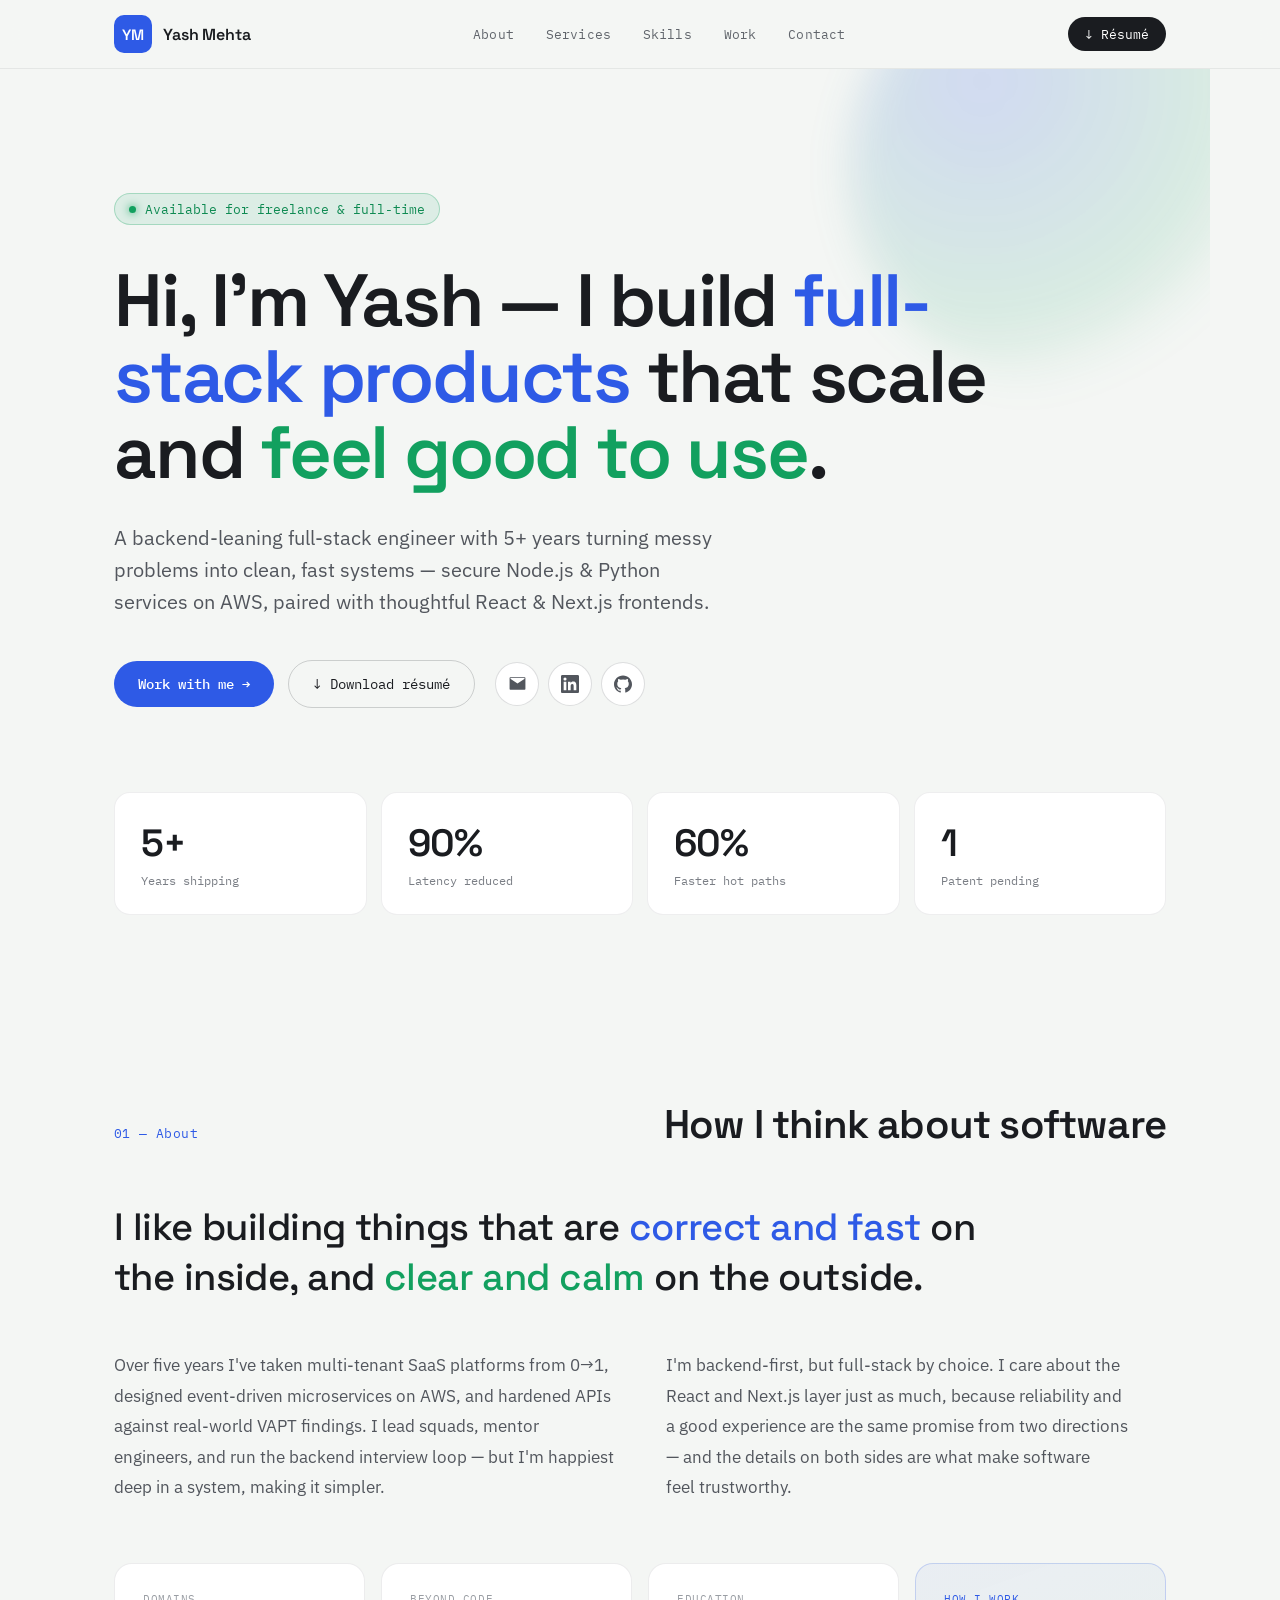
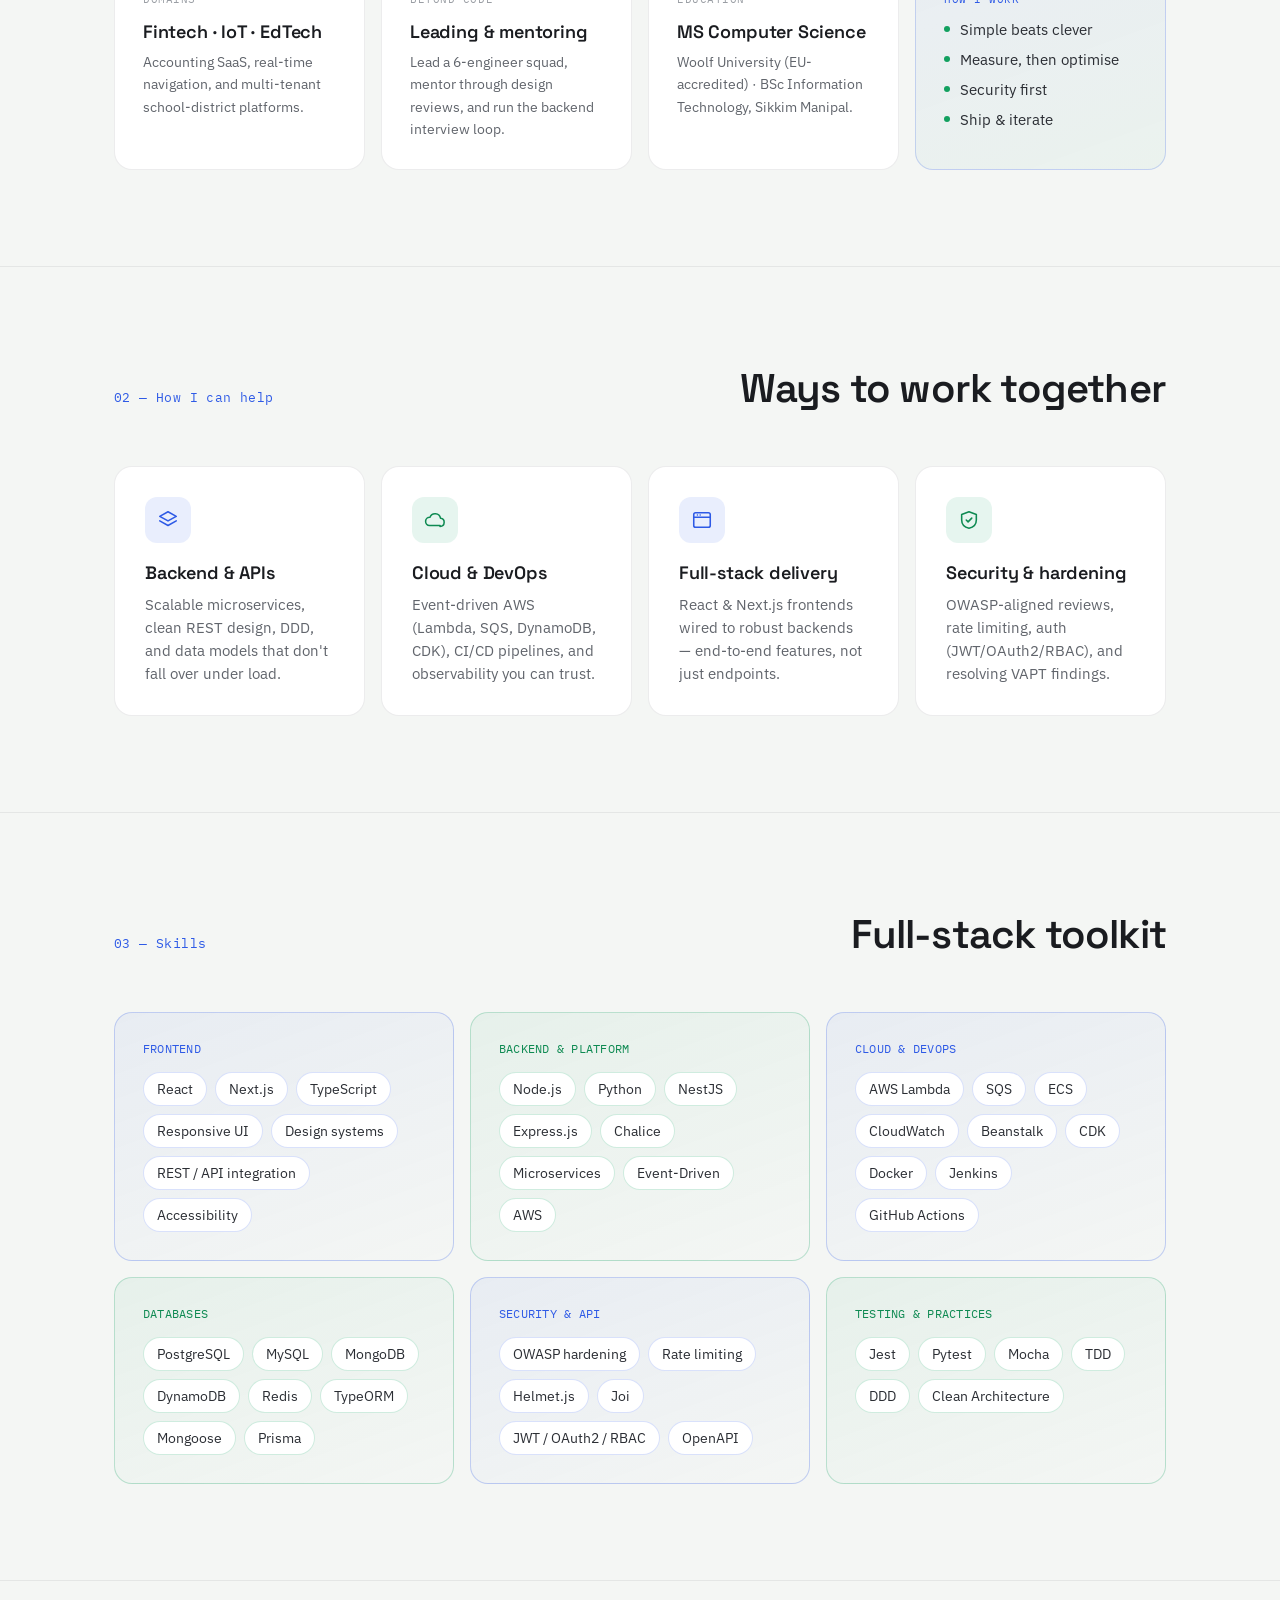
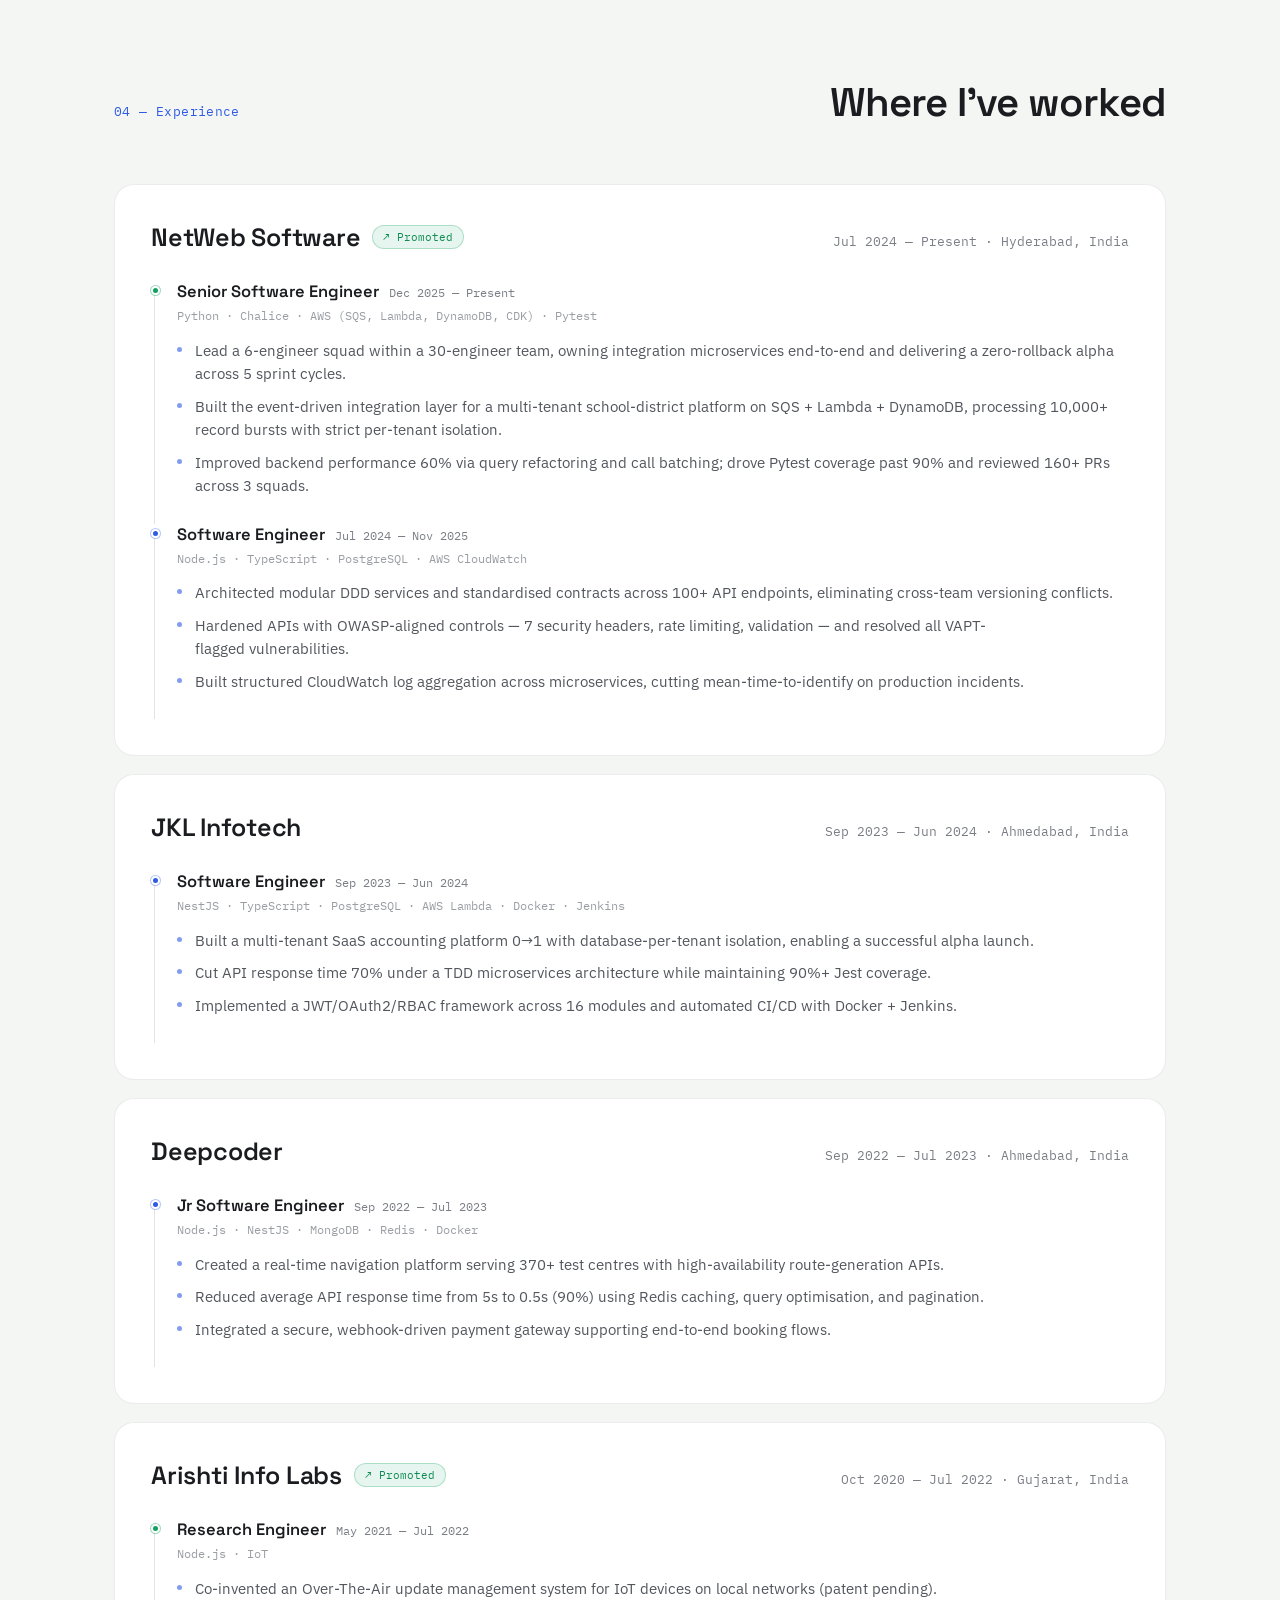
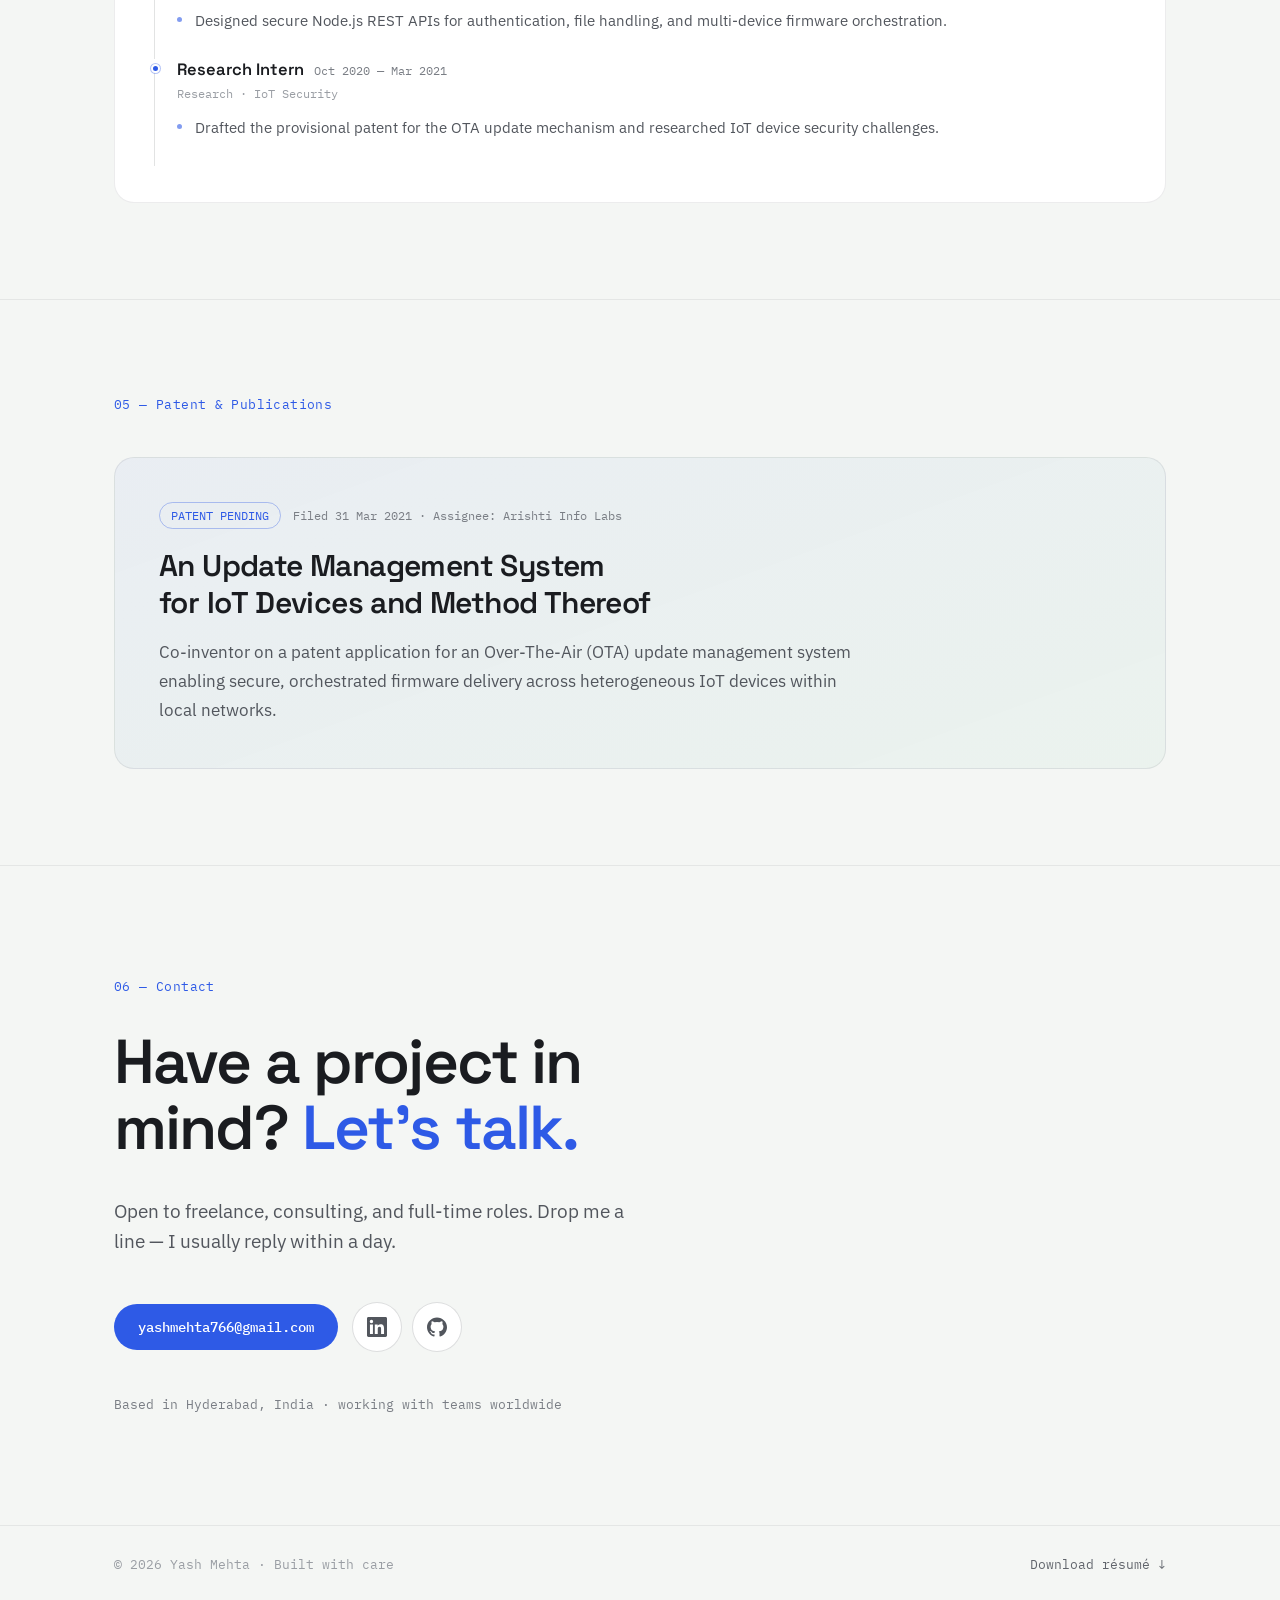
==== index.html @ 54de3382 "Comment out projects section until case studies are ready Co-Authored-By: Claude Sonnet 4.6 <noreply" ====
<!DOCTYPE html>
<html lang="en">
<head>
<meta charset="utf-8">
<meta name="viewport" content="width=device-width, initial-scale=1">
<title>Yash Mehta — Full-Stack Engineer</title>
<meta name="description" content="Backend-leaning full-stack engineer with 5+ years building secure Node.js & Python services on AWS, paired with thoughtful React & Next.js frontends.">
<link rel="preconnect" href="https://fonts.googleapis.com">
<link rel="preconnect" href="https://fonts.gstatic.com" crossorigin>
<link href="https://fonts.googleapis.com/css2?family=Space+Grotesk:wght@400;500;600;700&family=IBM+Plex+Sans:wght@400;500;600&family=IBM+Plex+Mono:wght@400;500&display=swap" rel="stylesheet">
<link rel="stylesheet" href="styles.css">
</head>
<body>
<div class="page">

  <!-- NAV -->
  <header class="site-header">
    <nav class="site-nav">
      <a href="#top" class="logo-link">
        <span class="logo-icon">YM</span>
        <span class="logo-text">Yash Mehta</span>
      </a>

      <div id="nav-links">
        <a href="#about" class="nav-link">About</a>
        <a href="#services" class="nav-link">Services</a>
        <a href="#skills" class="nav-link">Skills</a>
        <a href="#experience" class="nav-link">Work</a>
        <a href="#contact" class="nav-link">Contact</a>
      </div>

      <a href="assets/Yash-Mehta-Resume.pdf" target="_blank" download class="nav-resume">
        <span>&#8595;</span><span>R&eacute;sum&eacute;</span>
      </a>
    </nav>
  </header>

  <main id="top">

    <!-- HERO -->
    <section class="hero">
      <div class="hero-gradient"></div>

      <div class="hero-content">
        <div class="availability-badge">
          <span class="availability-dot"></span>
          Available for freelance &amp; full-time
        </div>

        <h1 class="hero-title">
          Hi, I'm Yash &mdash; I build <span class="text-blue">full-stack products</span> that scale and <span class="text-green">feel good to use</span>.
        </h1>

        <p class="hero-subtitle">
          A backend-leaning full-stack engineer with 5+ years turning messy problems into clean, fast systems &mdash; secure Node.js &amp; Python services on AWS, paired with thoughtful React &amp; Next.js frontends.
        </p>

        <div class="hero-actions">
          <a href="#contact" class="btn-primary">Work with me &rarr;</a>
          <a href="assets/Yash-Mehta-Resume.pdf" target="_blank" download class="btn-outline">
            <span>&#8595;</span> Download r&eacute;sum&eacute;
          </a>

          <div class="social-links">
            <a href="mailto:yashmehta766@gmail.com" title="Email" class="social-icon">
              <svg width="19" height="19" viewBox="0 0 24 24" fill="currentColor" aria-hidden="true"><path d="M3 4h18a1 1 0 0 1 1 1v14a1 1 0 0 1-1 1H3a1 1 0 0 1-1-1V5a1 1 0 0 1 1-1Zm.4 2.3 8.6 5.74L20.6 6.3 21 5H3l.4 1.3Z"></path></svg>
            </a>
            <a href="https://www.linkedin.com/in/yash-r-mehta/" target="_blank" title="LinkedIn" class="social-icon">
              <svg width="18" height="18" viewBox="0 0 24 24" fill="currentColor" aria-hidden="true"><path d="M20.45 20.45h-3.56v-5.57c0-1.33-.02-3.04-1.85-3.04-1.85 0-2.14 1.45-2.14 2.94v5.66H9.35V9h3.41v1.56h.05c.48-.9 1.64-1.85 3.37-1.85 3.6 0 4.27 2.37 4.27 5.45v6.29zM5.34 7.43a2.06 2.06 0 1 1 0-4.13 2.06 2.06 0 0 1 0 4.13zM7.12 20.45H3.56V9h3.56v11.45zM22.22 0H1.77C.79 0 0 .77 0 1.72v20.55C0 23.23.79 24 1.77 24h20.45c.98 0 1.78-.77 1.78-1.73V1.72C24 .77 23.2 0 22.22 0z"></path></svg>
            </a>
            <a href="https://github.com/yashmehta001" target="_blank" title="GitHub" class="social-icon">
              <svg width="18" height="18" viewBox="0 0 24 24" fill="currentColor" aria-hidden="true"><path d="M12 .5C5.37.5 0 5.78 0 12.29c0 5.2 3.44 9.61 8.21 11.17.6.11.82-.26.82-.58v-2.03c-3.34.72-4.04-1.61-4.04-1.61-.55-1.38-1.34-1.75-1.34-1.75-1.09-.74.08-.73.08-.73 1.2.08 1.84 1.22 1.84 1.22 1.07 1.81 2.81 1.29 3.5.99.11-.77.42-1.29.76-1.59-2.67-.3-5.47-1.31-5.47-5.83 0-1.29.47-2.34 1.24-3.17-.12-.3-.54-1.52.12-3.17 0 0 1.01-.32 3.3 1.21a11.5 11.5 0 0 1 6 0c2.29-1.53 3.3-1.21 3.3-1.21.66 1.65.24 2.87.12 3.17.77.83 1.24 1.88 1.24 3.17 0 4.53-2.81 5.53-5.49 5.82.43.37.81 1.1.81 2.22v3.29c0 .32.22.7.83.58C20.57 21.9 24 17.49 24 12.29 24 5.78 18.63.5 12 .5z"></path></svg>
            </a>
          </div>
        </div>
      </div>

      <!-- stat strip -->
      <div class="stats-grid">
        <div class="stat-card">
          <div class="stat-value">5+</div>
          <div class="stat-label">Years shipping</div>
        </div>
        <div class="stat-card">
          <div class="stat-value">90%</div>
          <div class="stat-label">Latency reduced</div>
        </div>
        <div class="stat-card">
          <div class="stat-value">60%</div>
          <div class="stat-label">Faster hot paths</div>
        </div>
        <div class="stat-card">
          <div class="stat-value">1</div>
          <div class="stat-label">Patent pending</div>
        </div>
      </div>
    </section>

    <!-- ABOUT -->
    <section id="about" class="container section-inner">
      <div class="section-header">
        <div class="section-number">01 &mdash; About</div>
        <h2 class="section-title">How I think about software</h2>
      </div>

      <p class="about-lead">
        I like building things that are <span class="text-blue">correct and fast</span> on the inside, and <span class="text-green">clear and calm</span> on the outside.
      </p>

      <div class="about-columns">
        <p class="about-text">
          Over five years I've taken multi-tenant SaaS platforms from 0&rarr;1, designed event-driven microservices on AWS, and hardened APIs against real-world VAPT findings. I lead squads, mentor engineers, and run the backend interview loop &mdash; but I'm happiest deep in a system, making it simpler.
        </p>
        <p class="about-text">
          I'm backend-first, but full-stack by choice. I care about the React and Next.js layer just as much, because reliability and a good experience are the same promise from two directions &mdash; and the details on both sides are what make software feel trustworthy.
        </p>
      </div>

      <div class="info-grid">
        <div class="info-card">
          <div class="info-card-label">DOMAINS</div>
          <div class="info-card-title">Fintech &middot; IoT &middot; EdTech</div>
          <p class="info-card-text">Accounting SaaS, real-time navigation, and multi-tenant school-district platforms.</p>
        </div>
        <div class="info-card">
          <div class="info-card-label">BEYOND CODE</div>
          <div class="info-card-title">Leading &amp; mentoring</div>
          <p class="info-card-text">Lead a 6-engineer squad, mentor through design reviews, and run the backend interview loop.</p>
        </div>
        <div class="info-card">
          <div class="info-card-label">EDUCATION</div>
          <div class="info-card-title">MS Computer Science</div>
          <p class="info-card-text">Woolf University (EU-accredited) &middot; BSc Information Technology, Sikkim Manipal.</p>
        </div>
        <div class="principles-card">
          <div class="info-card-label">HOW I WORK</div>
          <div class="principles-list">
            <div class="principle-item"><span class="principle-dot"></span> Simple beats clever</div>
            <div class="principle-item"><span class="principle-dot"></span> Measure, then optimise</div>
            <div class="principle-item"><span class="principle-dot"></span> Security first</div>
            <div class="principle-item"><span class="principle-dot"></span> Ship &amp; iterate</div>
          </div>
        </div>
      </div>
    </section>

    <!-- SERVICES -->
    <section id="services" class="section-border">
      <div class="container section-inner">
        <div class="section-header">
          <div class="section-number">02 &mdash; How I can help</div>
          <h2 class="section-title">Ways to work together</h2>
        </div>

        <div class="services-grid">
          <div class="service-card service-card-blue">
            <div class="service-icon service-icon-blue">
              <svg width="22" height="22" viewBox="0 0 24 24" fill="none" stroke="currentColor" stroke-width="1.7" stroke-linecap="round" stroke-linejoin="round"><path d="m12 3 9 5-9 5-9-5 9-5Z"></path><path d="m3 13 9 5 9-5"></path></svg>
            </div>
            <h3 class="service-title">Backend &amp; APIs</h3>
            <p class="service-text">Scalable microservices, clean REST design, DDD, and data models that don't fall over under load.</p>
          </div>
          <div class="service-card service-card-green">
            <div class="service-icon service-icon-green">
              <svg width="22" height="22" viewBox="0 0 24 24" fill="none" stroke="currentColor" stroke-width="1.7" stroke-linecap="round" stroke-linejoin="round"><path d="M17.5 19a4.5 4.5 0 0 0 .5-8.97A6 6 0 0 0 6.5 9 4.5 4.5 0 0 0 6 18h11.5Z"></path></svg>
            </div>
            <h3 class="service-title">Cloud &amp; DevOps</h3>
            <p class="service-text">Event-driven AWS (Lambda, SQS, DynamoDB, CDK), CI/CD pipelines, and observability you can trust.</p>
          </div>
          <div class="service-card service-card-blue">
            <div class="service-icon service-icon-blue">
              <svg width="22" height="22" viewBox="0 0 24 24" fill="none" stroke="currentColor" stroke-width="1.7" stroke-linecap="round" stroke-linejoin="round"><rect x="3" y="4" width="18" height="16" rx="2"></rect><path d="M3 9h18"></path><path d="M7 6.5h.01M10 6.5h.01"></path></svg>
            </div>
            <h3 class="service-title">Full-stack delivery</h3>
            <p class="service-text">React &amp; Next.js frontends wired to robust backends &mdash; end-to-end features, not just endpoints.</p>
          </div>
          <div class="service-card service-card-green">
            <div class="service-icon service-icon-green">
              <svg width="22" height="22" viewBox="0 0 24 24" fill="none" stroke="currentColor" stroke-width="1.7" stroke-linecap="round" stroke-linejoin="round"><path d="M12 3 4 6v6c0 4.4 3.2 7.9 8 9 4.8-1.1 8-4.6 8-9V6l-8-3Z"></path><path d="m9 12 2 2 4-4"></path></svg>
            </div>
            <h3 class="service-title">Security &amp; hardening</h3>
            <p class="service-text">OWASP-aligned reviews, rate limiting, auth (JWT/OAuth2/RBAC), and resolving VAPT findings.</p>
          </div>
        </div>
      </div>
    </section>

    <!-- SKILLS -->
    <section id="skills" class="section-border">
      <div class="container section-inner">
        <div class="section-header">
          <div class="section-number">03 &mdash; Skills</div>
          <h2 class="section-title">Full-stack toolkit</h2>
        </div>

        <div class="skills-grid">
          <div class="skill-group skill-group-blue">
            <div class="skill-group-label skill-group-label-blue">FRONTEND</div>
            <div class="skill-tags">
              <span class="skill-tag skill-tag-blue">React</span>
              <span class="skill-tag skill-tag-blue">Next.js</span>
              <span class="skill-tag skill-tag-blue">TypeScript</span>
              <span class="skill-tag skill-tag-blue">Responsive UI</span>
              <span class="skill-tag skill-tag-blue">Design systems</span>
              <span class="skill-tag skill-tag-blue">REST / API integration</span>
              <span class="skill-tag skill-tag-blue">Accessibility</span>
            </div>
          </div>
          <div class="skill-group skill-group-green">
            <div class="skill-group-label skill-group-label-green">BACKEND &amp; PLATFORM</div>
            <div class="skill-tags">
              <span class="skill-tag skill-tag-green">Node.js</span>
              <span class="skill-tag skill-tag-green">Python</span>
              <span class="skill-tag skill-tag-green">NestJS</span>
              <span class="skill-tag skill-tag-green">Express.js</span>
              <span class="skill-tag skill-tag-green">Chalice</span>
              <span class="skill-tag skill-tag-green">Microservices</span>
              <span class="skill-tag skill-tag-green">Event-Driven</span>
              <span class="skill-tag skill-tag-green">AWS</span>
            </div>
          </div>
          <div class="skill-group skill-group-blue">
            <div class="skill-group-label skill-group-label-blue">CLOUD &amp; DEVOPS</div>
            <div class="skill-tags">
              <span class="skill-tag skill-tag-blue">AWS Lambda</span>
              <span class="skill-tag skill-tag-blue">SQS</span>
              <span class="skill-tag skill-tag-blue">ECS</span>
              <span class="skill-tag skill-tag-blue">CloudWatch</span>
              <span class="skill-tag skill-tag-blue">Beanstalk</span>
              <span class="skill-tag skill-tag-blue">CDK</span>
              <span class="skill-tag skill-tag-blue">Docker</span>
              <span class="skill-tag skill-tag-blue">Jenkins</span>
              <span class="skill-tag skill-tag-blue">GitHub Actions</span>
            </div>
          </div>
          <div class="skill-group skill-group-green">
            <div class="skill-group-label skill-group-label-green">DATABASES</div>
            <div class="skill-tags">
              <span class="skill-tag skill-tag-green">PostgreSQL</span>
              <span class="skill-tag skill-tag-green">MySQL</span>
              <span class="skill-tag skill-tag-green">MongoDB</span>
              <span class="skill-tag skill-tag-green">DynamoDB</span>
              <span class="skill-tag skill-tag-green">Redis</span>
              <span class="skill-tag skill-tag-green">TypeORM</span>
              <span class="skill-tag skill-tag-green">Mongoose</span>
              <span class="skill-tag skill-tag-green">Prisma</span>
            </div>
          </div>
          <div class="skill-group skill-group-blue">
            <div class="skill-group-label skill-group-label-blue">SECURITY &amp; API</div>
            <div class="skill-tags">
              <span class="skill-tag skill-tag-blue">OWASP hardening</span>
              <span class="skill-tag skill-tag-blue">Rate limiting</span>
              <span class="skill-tag skill-tag-blue">Helmet.js</span>
              <span class="skill-tag skill-tag-blue">Joi</span>
              <span class="skill-tag skill-tag-blue">JWT / OAuth2 / RBAC</span>
              <span class="skill-tag skill-tag-blue">OpenAPI</span>
            </div>
          </div>
          <div class="skill-group skill-group-green">
            <div class="skill-group-label skill-group-label-green">TESTING &amp; PRACTICES</div>
            <div class="skill-tags">
              <span class="skill-tag skill-tag-green">Jest</span>
              <span class="skill-tag skill-tag-green">Pytest</span>
              <span class="skill-tag skill-tag-green">Mocha</span>
              <span class="skill-tag skill-tag-green">TDD</span>
              <span class="skill-tag skill-tag-green">DDD</span>
              <span class="skill-tag skill-tag-green">Clean Architecture</span>
            </div>
          </div>
        </div>
      </div>
    </section>

    <!-- EXPERIENCE -->
    <section id="experience" class="section-border">
      <div class="container section-inner">
        <div class="section-header" style="margin-bottom:clamp(38px,6vw,56px);">
          <div class="section-number">04 &mdash; Experience</div>
          <h2 class="section-title">Where I've worked</h2>
        </div>

        <div class="companies">

          <!-- NetWeb Software -->
          <div class="company-card">
            <div class="company-header">
              <div class="company-name-row">
                <h3 class="company-name">NetWeb Software</h3>
                <span class="promoted-badge">&#8599; Promoted</span>
              </div>
              <div class="company-meta">Jul 2024 &mdash; Present &middot; Hyderabad, India</div>
            </div>
            <div class="timeline">
              <div class="role">
                <span class="timeline-line"></span>
                <span class="timeline-dot timeline-dot-green"></span>
                <div class="role-header">
                  <span class="role-title">Senior Software Engineer</span>
                  <span class="role-period">Dec 2025 &mdash; Present</span>
                </div>
                <div class="role-stack">Python &middot; Chalice &middot; AWS (SQS, Lambda, DynamoDB, CDK) &middot; Pytest</div>
                <ul class="role-points">
                  <li class="role-point">
                    <span class="role-point-dot"></span>
                    Lead a 6-engineer squad within a 30-engineer team, owning integration microservices end-to-end and delivering a zero-rollback alpha across 5 sprint cycles.
                  </li>
                  <li class="role-point">
                    <span class="role-point-dot"></span>
                    Built the event-driven integration layer for a multi-tenant school-district platform on SQS + Lambda + DynamoDB, processing 10,000+ record bursts with strict per-tenant isolation.
                  </li>
                  <li class="role-point">
                    <span class="role-point-dot"></span>
                    Improved backend performance 60% via query refactoring and call batching; drove Pytest coverage past 90% and reviewed 160+ PRs across 3 squads.
                  </li>
                </ul>
              </div>
              <div class="role">
                <span class="timeline-line"></span>
                <span class="timeline-dot timeline-dot-blue"></span>
                <div class="role-header">
                  <span class="role-title">Software Engineer</span>
                  <span class="role-period">Jul 2024 &mdash; Nov 2025</span>
                </div>
                <div class="role-stack">Node.js &middot; TypeScript &middot; PostgreSQL &middot; AWS CloudWatch</div>
                <ul class="role-points">
                  <li class="role-point">
                    <span class="role-point-dot"></span>
                    Architected modular DDD services and standardised contracts across 100+ API endpoints, eliminating cross-team versioning conflicts.
                  </li>
                  <li class="role-point">
                    <span class="role-point-dot"></span>
                    Hardened APIs with OWASP-aligned controls &mdash; 7 security headers, rate limiting, validation &mdash; and resolved all VAPT-flagged vulnerabilities.
                  </li>
                  <li class="role-point">
                    <span class="role-point-dot"></span>
                    Built structured CloudWatch log aggregation across microservices, cutting mean-time-to-identify on production incidents.
                  </li>
                </ul>
              </div>
            </div>
          </div>

          <!-- JKL Infotech -->
          <div class="company-card">
            <div class="company-header">
              <div class="company-name-row">
                <h3 class="company-name">JKL Infotech</h3>
              </div>
              <div class="company-meta">Sep 2023 &mdash; Jun 2024 &middot; Ahmedabad, India</div>
            </div>
            <div class="timeline">
              <div class="role">
                <span class="timeline-line"></span>
                <span class="timeline-dot timeline-dot-blue"></span>
                <div class="role-header">
                  <span class="role-title">Software Engineer</span>
                  <span class="role-period">Sep 2023 &mdash; Jun 2024</span>
                </div>
                <div class="role-stack">NestJS &middot; TypeScript &middot; PostgreSQL &middot; AWS Lambda &middot; Docker &middot; Jenkins</div>
                <ul class="role-points">
                  <li class="role-point">
                    <span class="role-point-dot"></span>
                    Built a multi-tenant SaaS accounting platform 0&rarr;1 with database-per-tenant isolation, enabling a successful alpha launch.
                  </li>
                  <li class="role-point">
                    <span class="role-point-dot"></span>
                    Cut API response time 70% under a TDD microservices architecture while maintaining 90%+ Jest coverage.
                  </li>
                  <li class="role-point">
                    <span class="role-point-dot"></span>
                    Implemented a JWT/OAuth2/RBAC framework across 16 modules and automated CI/CD with Docker + Jenkins.
                  </li>
                </ul>
              </div>
            </div>
          </div>

          <!-- Deepcoder -->
          <div class="company-card">
            <div class="company-header">
              <div class="company-name-row">
                <h3 class="company-name">Deepcoder</h3>
              </div>
              <div class="company-meta">Sep 2022 &mdash; Jul 2023 &middot; Ahmedabad, India</div>
            </div>
            <div class="timeline">
              <div class="role">
                <span class="timeline-line"></span>
                <span class="timeline-dot timeline-dot-blue"></span>
                <div class="role-header">
                  <span class="role-title">Jr Software Engineer</span>
                  <span class="role-period">Sep 2022 &mdash; Jul 2023</span>
                </div>
                <div class="role-stack">Node.js &middot; NestJS &middot; MongoDB &middot; Redis &middot; Docker</div>
                <ul class="role-points">
                  <li class="role-point">
                    <span class="role-point-dot"></span>
                    Created a real-time navigation platform serving 370+ test centres with high-availability route-generation APIs.
                  </li>
                  <li class="role-point">
                    <span class="role-point-dot"></span>
                    Reduced average API response time from 5s to 0.5s (90%) using Redis caching, query optimisation, and pagination.
                  </li>
                  <li class="role-point">
                    <span class="role-point-dot"></span>
                    Integrated a secure, webhook-driven payment gateway supporting end-to-end booking flows.
                  </li>
                </ul>
              </div>
            </div>
          </div>

          <!-- Arishti Info Labs -->
          <div class="company-card">
            <div class="company-header">
              <div class="company-name-row">
                <h3 class="company-name">Arishti Info Labs</h3>
                <span class="promoted-badge">&#8599; Promoted</span>
              </div>
              <div class="company-meta">Oct 2020 &mdash; Jul 2022 &middot; Gujarat, India</div>
            </div>
            <div class="timeline">
              <div class="role">
                <span class="timeline-line"></span>
                <span class="timeline-dot timeline-dot-green"></span>
                <div class="role-header">
                  <span class="role-title">Research Engineer</span>
                  <span class="role-period">May 2021 &mdash; Jul 2022</span>
                </div>
                <div class="role-stack">Node.js &middot; IoT</div>
                <ul class="role-points">
                  <li class="role-point">
                    <span class="role-point-dot"></span>
                    Co-invented an Over-The-Air update management system for IoT devices on local networks (patent pending).
                  </li>
                  <li class="role-point">
                    <span class="role-point-dot"></span>
                    Designed secure Node.js REST APIs for authentication, file handling, and multi-device firmware orchestration.
                  </li>
                </ul>
              </div>
              <div class="role">
                <span class="timeline-line"></span>
                <span class="timeline-dot timeline-dot-blue"></span>
                <div class="role-header">
                  <span class="role-title">Research Intern</span>
                  <span class="role-period">Oct 2020 &mdash; Mar 2021</span>
                </div>
                <div class="role-stack">Research &middot; IoT Security</div>
                <ul class="role-points">
                  <li class="role-point">
                    <span class="role-point-dot"></span>
                    Drafted the provisional patent for the OTA update mechanism and researched IoT device security challenges.
                  </li>
                </ul>
              </div>
            </div>
          </div>

        </div>
      </div>
    </section>

    <!-- PATENT -->
    <section id="patent" class="section-border">
      <div class="container section-inner">
        <div class="section-number" style="margin-bottom:clamp(28px,5vw,44px);">05 &mdash; Patent &amp; Publications</div>
        <div class="patent-card">
          <div class="patent-badges">
            <span class="patent-badge">PATENT PENDING</span>
            <span class="patent-meta">Filed 31 Mar 2021 &middot; Assignee: Arishti Info Labs</span>
          </div>
          <h3 class="patent-title">
            An Update Management System for IoT Devices and Method Thereof
          </h3>
          <p class="patent-text">
            Co-inventor on a patent application for an Over-The-Air (OTA) update management system enabling secure, orchestrated firmware delivery across heterogeneous IoT devices within local networks.
          </p>
        </div>
      </div>
    </section>

    <!-- PROJECTS (uncomment when ready)
    <section id="projects" class="section-border">
      <div class="container section-inner">
        <div class="section-header">
          <div class="section-number">06 &mdash; Featured Projects</div>
          <h2 class="section-title">Selected work</h2>
        </div>

        <div class="projects-grid">
          <div class="project-placeholder">
            <div class="project-tag">PROJECT 01</div>
            <div class="project-body">
              <div style="text-align:center;">
                <div class="project-add-icon">+</div>
                <div class="project-title">Coming soon</div>
                <div class="project-note">Case study in progress</div>
              </div>
            </div>
          </div>
          <div class="project-placeholder">
            <div class="project-tag">PROJECT 02</div>
            <div class="project-body">
              <div style="text-align:center;">
                <div class="project-add-icon">+</div>
                <div class="project-title">Coming soon</div>
                <div class="project-note">Case study in progress</div>
              </div>
            </div>
          </div>
          <div class="project-placeholder">
            <div class="project-tag">PROJECT 03</div>
            <div class="project-body">
              <div style="text-align:center;">
                <div class="project-add-icon">+</div>
                <div class="project-title">Coming soon</div>
                <div class="project-note">Case study in progress</div>
              </div>
            </div>
          </div>
        </div>
      </div>
    </section>
    -->

    <!-- CONTACT -->
    <section id="contact" class="section-border">
      <div class="container contact-inner">
        <div class="section-number" style="margin-bottom:clamp(22px,4vw,34px);">06 &mdash; Contact</div>
        <h2 class="contact-title">
          Have a project in mind? <span class="text-blue">Let's talk.</span>
        </h2>
        <p class="contact-text">
          Open to freelance, consulting, and full-time roles. Drop me a line &mdash; I usually reply within a day.
        </p>

        <div class="contact-actions">
          <a href="mailto:yashmehta766@gmail.com" class="btn-primary">
            yashmehta766@gmail.com
          </a>
          <div class="contact-socials">
            <a href="https://www.linkedin.com/in/yash-r-mehta/" target="_blank" title="LinkedIn" class="social-icon social-icon-lg">
              <svg width="20" height="20" viewBox="0 0 24 24" fill="currentColor" aria-hidden="true"><path d="M20.45 20.45h-3.56v-5.57c0-1.33-.02-3.04-1.85-3.04-1.85 0-2.14 1.45-2.14 2.94v5.66H9.35V9h3.41v1.56h.05c.48-.9 1.64-1.85 3.37-1.85 3.6 0 4.27 2.37 4.27 5.45v6.29zM5.34 7.43a2.06 2.06 0 1 1 0-4.13 2.06 2.06 0 0 1 0 4.13zM7.12 20.45H3.56V9h3.56v11.45zM22.22 0H1.77C.79 0 0 .77 0 1.72v20.55C0 23.23.79 24 1.77 24h20.45c.98 0 1.78-.77 1.78-1.73V1.72C24 .77 23.2 0 22.22 0z"></path></svg>
            </a>
            <a href="https://github.com/yashmehta001" target="_blank" title="GitHub" class="social-icon social-icon-lg">
              <svg width="20" height="20" viewBox="0 0 24 24" fill="currentColor" aria-hidden="true"><path d="M12 .5C5.37.5 0 5.78 0 12.29c0 5.2 3.44 9.61 8.21 11.17.6.11.82-.26.82-.58v-2.03c-3.34.72-4.04-1.61-4.04-1.61-.55-1.38-1.34-1.75-1.34-1.75-1.09-.74.08-.73.08-.73 1.2.08 1.84 1.22 1.84 1.22 1.07 1.81 2.81 1.29 3.5.99.11-.77.42-1.29.76-1.59-2.67-.3-5.47-1.31-5.47-5.83 0-1.29.47-2.34 1.24-3.17-.12-.3-.54-1.52.12-3.17 0 0 1.01-.32 3.3 1.21a11.5 11.5 0 0 1 6 0c2.29-1.53 3.3-1.21 3.3-1.21.66 1.65.24 2.87.12 3.17.77.83 1.24 1.88 1.24 3.17 0 4.53-2.81 5.53-5.49 5.82.43.37.81 1.1.81 2.22v3.29c0 .32.22.7.83.58C20.57 21.9 24 17.49 24 12.29 24 5.78 18.63.5 12 .5z"></path></svg>
            </a>
          </div>
        </div>

        <div class="location">Based in Hyderabad, India &middot; working with teams worldwide</div>
      </div>
    </section>

    <!-- FOOTER -->
    <footer class="site-footer">
      <div class="footer-inner">
        <div class="footer-copyright">&copy; 2026 Yash Mehta &middot; Built with care</div>
        <a href="assets/Yash-Mehta-Resume.pdf" target="_blank" download class="footer-resume">Download r&eacute;sum&eacute; &#8595;</a>
      </div>
    </footer>

  </main>
</div>
</body>
</html>
---- styles.css ----
/* ===================== RESET & BASE ===================== */
* { box-sizing: border-box; }
html { scroll-behavior: smooth; -webkit-text-size-adjust: 100%; }
body { margin: 0; background: #F4F6F4; }
::selection { background: #2E5AE6; color: #fff; }
a { text-decoration: none; color: inherit; }

@keyframes floaty {
  0%, 100% { transform: translate(0, 0) scale(1); }
  50% { transform: translate(20px, -26px) scale(1.06); }
}

/* ===================== TYPOGRAPHY ===================== */
.font-heading { font-family: 'Space Grotesk', sans-serif; }
.font-mono    { font-family: 'IBM Plex Mono', monospace; }
.text-blue  { color: #2E5AE6; }
.text-green { color: #12A05F; }

/* ===================== LAYOUT ===================== */
.page {
  background: #F4F6F4;
  color: #1A1C20;
  font-family: 'IBM Plex Sans', system-ui, sans-serif;
  min-height: 100vh;
  overflow-x: hidden;
  -webkit-font-smoothing: antialiased;
}

.container {
  max-width: 1140px;
  margin: 0 auto;
  padding-left: clamp(20px, 5vw, 44px);
  padding-right: clamp(20px, 5vw, 44px);
}

.section-border { border-top: 1px solid rgba(20, 24, 30, 0.07); }

/* ===================== NAV ===================== */
.site-header {
  position: sticky;
  top: 0;
  z-index: 50;
  backdrop-filter: blur(14px);
  -webkit-backdrop-filter: blur(14px);
  background: rgba(244, 246, 244, 0.78);
  border-bottom: 1px solid rgba(20, 24, 30, 0.07);
}

.site-nav {
  max-width: 1140px;
  margin: 0 auto;
  padding: 15px clamp(20px, 5vw, 44px);
  display: flex;
  align-items: center;
  justify-content: space-between;
  gap: 16px;
}

.logo-link {
  display: flex;
  align-items: center;
  gap: 11px;
}

.logo-icon {
  display: inline-flex;
  align-items: center;
  justify-content: center;
  width: 38px;
  height: 38px;
  background: #2E5AE6;
  border-radius: 10px;
  font-family: 'Space Grotesk', sans-serif;
  font-weight: 600;
  font-size: 15px;
  color: #fff;
  letter-spacing: 0.5px;
}

.logo-text {
  font-family: 'Space Grotesk', sans-serif;
  font-weight: 600;
  font-size: 16px;
  letter-spacing: -0.01em;
}

#nav-links {
  display: flex;
  align-items: center;
  gap: clamp(18px, 3vw, 32px);
  font-family: 'IBM Plex Mono', monospace;
  font-size: 13px;
  letter-spacing: 0.01em;
}

@media (max-width: 759px) {
  #nav-links { display: none !important; }
}

.nav-link {
  color: #61656C;
  transition: color 0.15s;
}
.nav-link:hover { color: #1A1C20; }

.nav-resume {
  display: flex;
  align-items: center;
  gap: 8px;
  padding: 9px 17px;
  background: #1A1C20;
  border-radius: 999px;
  font-family: 'IBM Plex Mono', monospace;
  font-size: 12.5px;
  color: #fff;
  white-space: nowrap;
  transition: background 0.15s;
}
.nav-resume:hover { background: #2E5AE6; }

/* ===================== BUTTONS ===================== */
.btn-primary {
  display: inline-flex;
  align-items: center;
  gap: 9px;
  padding: 14px 24px;
  background: #2E5AE6;
  color: #fff;
  border-radius: 999px;
  font-family: 'IBM Plex Mono', monospace;
  font-weight: 500;
  font-size: 14px;
  transition: background 0.15s, transform 0.15s;
}
.btn-primary:hover {
  background: #244cc9;
  transform: translateY(-1px);
}

.btn-outline {
  display: inline-flex;
  align-items: center;
  gap: 9px;
  padding: 14px 24px;
  border: 1px solid rgba(20, 24, 30, 0.18);
  color: #1A1C20;
  border-radius: 999px;
  font-family: 'IBM Plex Mono', monospace;
  font-size: 14px;
  transition: border-color 0.15s, background 0.15s;
}
.btn-outline:hover {
  border-color: #1A1C20;
  background: #fff;
}

/* ===================== SOCIAL ICONS ===================== */
.social-icon {
  display: inline-flex;
  align-items: center;
  justify-content: center;
  width: 44px;
  height: 44px;
  border: 1px solid rgba(20, 24, 30, 0.14);
  border-radius: 50%;
  color: #52565D;
  background: #fff;
  transition: color 0.15s, border-color 0.15s, transform 0.15s;
}
.social-icon:hover {
  color: #2E5AE6;
  border-color: #2E5AE6;
  transform: translateY(-1px);
}
.social-icon-lg { width: 50px; height: 50px; }

/* ===================== HERO ===================== */
.hero {
  position: relative;
  max-width: 1140px;
  margin: 0 auto;
  padding: clamp(64px, 11vw, 124px) clamp(20px, 5vw, 44px) clamp(52px, 8vw, 88px);
  overflow: hidden;
}

.hero-gradient {
  position: absolute;
  top: -120px;
  right: -80px;
  width: 440px;
  height: 440px;
  border-radius: 50%;
  background: radial-gradient(circle at 30% 30%, rgba(46, 90, 230, 0.18), rgba(18, 160, 95, 0.12) 55%, transparent 72%);
  filter: blur(20px);
  animation: floaty 14s ease-in-out infinite;
  pointer-events: none;
}

.hero-content {
  position: relative;
  max-width: 880px;
}

.availability-badge {
  display: inline-flex;
  align-items: center;
  gap: 9px;
  padding: 7px 14px;
  background: rgba(18, 160, 95, 0.1);
  border: 1px solid rgba(18, 160, 95, 0.28);
  border-radius: 999px;
  font-family: 'IBM Plex Mono', monospace;
  font-size: 12.5px;
  color: #0E8A52;
  margin-bottom: clamp(26px, 4vw, 38px);
}

.availability-dot {
  width: 7px;
  height: 7px;
  border-radius: 50%;
  background: #12A05F;
  box-shadow: 0 0 9px #12A05F;
}

.hero-title {
  font-family: 'Space Grotesk', sans-serif;
  font-weight: 600;
  font-size: clamp(38px, 7.4vw, 74px);
  line-height: 1.03;
  letter-spacing: -0.03em;
  margin: 0 0 clamp(22px, 3.5vw, 30px);
  text-wrap: balance;
}

.hero-subtitle {
  font-size: clamp(16px, 2.2vw, 20px);
  line-height: 1.6;
  color: #52565D;
  max-width: 620px;
  margin: 0 0 clamp(32px, 5vw, 42px);
  text-wrap: pretty;
}

.hero-actions {
  display: flex;
  flex-wrap: wrap;
  gap: 14px;
  align-items: center;
}

.social-links {
  display: flex;
  gap: 9px;
  margin-left: 6px;
}

/* ===================== STATS ===================== */
.stats-grid {
  position: relative;
  margin-top: clamp(52px, 8vw, 84px);
  display: grid;
  grid-template-columns: repeat(auto-fit, minmax(150px, 1fr));
  gap: 14px;
}

.stat-card {
  background: #fff;
  border: 1px solid rgba(20, 24, 30, 0.07);
  border-radius: 16px;
  padding: clamp(20px, 2.6vw, 26px);
}

.stat-value {
  font-family: 'Space Grotesk', sans-serif;
  font-weight: 600;
  font-size: clamp(28px, 4vw, 38px);
  letter-spacing: -0.02em;
  color: #1A1C20;
}

.stat-label {
  font-family: 'IBM Plex Mono', monospace;
  font-size: 12px;
  color: #7A7E85;
  margin-top: 6px;
}

/* ===================== SECTIONS (shared) ===================== */
.section-inner {
  padding-top: clamp(52px, 8vw, 96px);
  padding-bottom: clamp(52px, 8vw, 96px);
  scroll-margin-top: 78px;
}

.section-header {
  display: flex;
  align-items: baseline;
  justify-content: space-between;
  flex-wrap: wrap;
  gap: 16px;
  margin-bottom: clamp(34px, 5vw, 52px);
}

.section-number {
  font-family: 'IBM Plex Mono', monospace;
  font-size: 13px;
  color: #2E5AE6;
  letter-spacing: 0.03em;
}

.section-title {
  font-family: 'Space Grotesk', sans-serif;
  font-weight: 600;
  font-size: clamp(26px, 4vw, 40px);
  letter-spacing: -0.02em;
  margin: 0;
}

/* ===================== ABOUT ===================== */
.about-lead {
  font-family: 'Space Grotesk', sans-serif;
  font-weight: 500;
  font-size: clamp(24px, 3.8vw, 38px);
  line-height: 1.32;
  letter-spacing: -0.015em;
  margin: 0 0 clamp(34px, 5vw, 48px);
  max-width: 940px;
  text-wrap: balance;
}

.about-columns {
  display: grid;
  grid-template-columns: repeat(auto-fit, minmax(300px, 1fr));
  gap: clamp(24px, 4vw, 52px);
  margin-bottom: clamp(40px, 6vw, 60px);
}

.about-text {
  font-size: clamp(15px, 1.9vw, 17px);
  line-height: 1.8;
  color: #52565D;
  margin: 0;
  text-wrap: pretty;
}

.info-grid {
  display: grid;
  grid-template-columns: repeat(auto-fit, minmax(240px, 1fr));
  gap: 16px;
}

.info-card {
  border: 1px solid rgba(20, 24, 30, 0.08);
  border-radius: 18px;
  padding: clamp(22px, 3vw, 28px);
  background: #fff;
}

.info-card-label {
  font-family: 'IBM Plex Mono', monospace;
  font-size: 11px;
  letter-spacing: 0.05em;
  color: #9A9EA4;
  margin-bottom: 14px;
}

.info-card-title {
  font-family: 'Space Grotesk', sans-serif;
  font-weight: 600;
  font-size: 18px;
  letter-spacing: -0.01em;
  margin-bottom: 8px;
}

.info-card-text {
  font-size: 14px;
  line-height: 1.6;
  color: #61656C;
  margin: 0;
}

.principles-card {
  border: 1px solid rgba(46, 90, 230, 0.22);
  border-radius: 18px;
  padding: clamp(22px, 3vw, 28px);
  background: linear-gradient(160deg, rgba(46, 90, 230, 0.05), rgba(18, 160, 95, 0.04));
}

.principles-card .info-card-label { color: #2E5AE6; }

.principles-list {
  display: flex;
  flex-direction: column;
  gap: 11px;
}

.principle-item {
  display: flex;
  align-items: center;
  gap: 10px;
  font-size: 14.5px;
  color: #2b2e34;
}

.principle-dot {
  width: 6px;
  height: 6px;
  border-radius: 50%;
  background: #12A05F;
  flex: none;
}

/* ===================== SERVICES ===================== */
.services-grid {
  display: grid;
  grid-template-columns: repeat(auto-fit, minmax(250px, 1fr));
  gap: 16px;
}

.service-card {
  border: 1px solid rgba(20, 24, 30, 0.08);
  border-radius: 18px;
  padding: clamp(24px, 3vw, 30px);
  background: #fff;
  display: flex;
  flex-direction: column;
  transition: border-color 0.15s, transform 0.15s;
}
.service-card:hover { transform: translateY(-2px); }
.service-card-blue:hover  { border-color: rgba(46, 90, 230, 0.4); }
.service-card-green:hover { border-color: rgba(18, 160, 95, 0.4); }

.service-icon {
  width: 46px;
  height: 46px;
  border-radius: 12px;
  display: flex;
  align-items: center;
  justify-content: center;
  margin-bottom: 18px;
}
.service-icon-blue  { background: rgba(46, 90, 230, 0.1); color: #2E5AE6; }
.service-icon-green { background: rgba(18, 160, 95, 0.1); color: #0E8A52; }

.service-title {
  font-family: 'Space Grotesk', sans-serif;
  font-weight: 600;
  font-size: 18px;
  letter-spacing: -0.01em;
  margin: 0 0 9px;
}

.service-text {
  font-size: 14.5px;
  line-height: 1.6;
  color: #61656C;
  margin: 0;
  text-wrap: pretty;
}

/* ===================== SKILLS ===================== */
.skills-grid {
  display: grid;
  grid-template-columns: repeat(auto-fit, minmax(300px, 1fr));
  gap: 16px;
}

.skill-group {
  border-radius: 18px;
  padding: clamp(22px, 3vw, 28px);
}
.skill-group-blue {
  border: 1px solid rgba(46, 90, 230, 0.25);
  background: linear-gradient(160deg, rgba(46, 90, 230, 0.06), rgba(46, 90, 230, 0));
}
.skill-group-green {
  border: 1px solid rgba(18, 160, 95, 0.25);
  background: linear-gradient(160deg, rgba(18, 160, 95, 0.06), rgba(18, 160, 95, 0));
}

.skill-group-label {
  font-family: 'IBM Plex Mono', monospace;
  font-size: 12px;
  letter-spacing: 0.02em;
  margin-bottom: 16px;
}
.skill-group-label-blue  { color: #2E5AE6; }
.skill-group-label-green { color: #0E8A52; }

.skill-tags {
  display: flex;
  flex-wrap: wrap;
  gap: 8px;
}

.skill-tag {
  font-size: 13.5px;
  color: #2b2e34;
  padding: 7px 13px;
  background: #fff;
  border-radius: 999px;
}
.skill-tag-blue  { border: 1px solid rgba(46, 90, 230, 0.18); }
.skill-tag-green { border: 1px solid rgba(18, 160, 95, 0.2); }

/* ===================== EXPERIENCE ===================== */
.companies {
  display: flex;
  flex-direction: column;
  gap: 18px;
}

.company-card {
  border: 1px solid rgba(20, 24, 30, 0.08);
  border-radius: 20px;
  padding: clamp(24px, 3.5vw, 36px);
  background: #fff;
}

.company-header {
  display: flex;
  flex-wrap: wrap;
  align-items: baseline;
  justify-content: space-between;
  gap: 10px;
  margin-bottom: clamp(20px, 3vw, 28px);
}

.company-name-row {
  display: flex;
  align-items: center;
  gap: 12px;
  flex-wrap: wrap;
}

.company-name {
  font-family: 'Space Grotesk', sans-serif;
  font-weight: 600;
  font-size: clamp(20px, 2.8vw, 25px);
  letter-spacing: -0.01em;
  margin: 0;
}

.promoted-badge {
  font-family: 'IBM Plex Mono', monospace;
  font-size: 11px;
  color: #0E8A52;
  padding: 4px 10px;
  background: rgba(18, 160, 95, 0.1);
  border: 1px solid rgba(18, 160, 95, 0.28);
  border-radius: 999px;
}

.company-meta {
  font-family: 'IBM Plex Mono', monospace;
  font-size: 12.5px;
  color: #7A7E85;
  text-align: right;
}

.timeline {
  display: flex;
  flex-direction: column;
}

.role {
  position: relative;
  padding-left: 26px;
  padding-bottom: clamp(18px, 2.5vw, 26px);
}

.timeline-line {
  position: absolute;
  left: 3px;
  top: 6px;
  bottom: 0;
  width: 1px;
  background: rgba(20, 24, 30, 0.12);
}

.timeline-dot {
  position: absolute;
  left: 0;
  top: 5px;
  width: 9px;
  height: 9px;
  border-radius: 50%;
  border: 2px solid #fff;
}
.timeline-dot-green {
  background: #12A05F;
  box-shadow: 0 0 0 1px rgba(18, 160, 95, 0.4);
}
.timeline-dot-blue {
  background: #2E5AE6;
  box-shadow: 0 0 0 1px rgba(46, 90, 230, 0.35);
}

.role-header {
  display: flex;
  flex-wrap: wrap;
  align-items: baseline;
  gap: 10px;
  margin-bottom: 4px;
}

.role-title {
  font-family: 'Space Grotesk', sans-serif;
  font-weight: 600;
  font-size: 16.5px;
}

.role-period {
  font-family: 'IBM Plex Mono', monospace;
  font-size: 12px;
  color: #7A7E85;
}

.role-stack {
  font-family: 'IBM Plex Mono', monospace;
  font-size: 11.5px;
  color: #9A9EA4;
  margin-bottom: 13px;
  line-height: 1.7;
}

.role-points {
  margin: 0;
  padding: 0;
  list-style: none;
  display: flex;
  flex-direction: column;
  gap: 9px;
}

.role-point {
  position: relative;
  padding-left: 18px;
  font-size: 14.5px;
  line-height: 1.62;
  color: #52565D;
  text-wrap: pretty;
}

.role-point-dot {
  position: absolute;
  left: 0;
  top: 8px;
  width: 5px;
  height: 5px;
  border-radius: 50%;
  background: rgba(46, 90, 230, 0.6);
}

/* ===================== PATENT ===================== */
.patent-card {
  border: 1px solid rgba(20, 24, 30, 0.08);
  border-radius: 20px;
  padding: clamp(28px, 4vw, 44px);
  background: linear-gradient(160deg, rgba(46, 90, 230, 0.05), rgba(18, 160, 95, 0.04));
}

.patent-badges {
  display: flex;
  flex-wrap: wrap;
  align-items: center;
  gap: 12px;
  margin-bottom: 18px;
}

.patent-badge {
  font-family: 'IBM Plex Mono', monospace;
  font-size: 11.5px;
  color: #2E5AE6;
  padding: 5px 11px;
  border: 1px solid rgba(46, 90, 230, 0.35);
  border-radius: 999px;
}

.patent-meta {
  font-family: 'IBM Plex Mono', monospace;
  font-size: 12px;
  color: #7A7E85;
}

.patent-title {
  font-family: 'Space Grotesk', sans-serif;
  font-weight: 600;
  font-size: clamp(22px, 3.4vw, 30px);
  letter-spacing: -0.02em;
  line-height: 1.25;
  margin: 0 0 16px;
  max-width: 760px;
  text-wrap: balance;
}

.patent-text {
  font-size: clamp(15px, 1.9vw, 17px);
  line-height: 1.7;
  color: #52565D;
  max-width: 720px;
  margin: 0;
  text-wrap: pretty;
}

/* ===================== PROJECTS ===================== */
.projects-grid {
  display: grid;
  grid-template-columns: repeat(auto-fit, minmax(270px, 1fr));
  gap: 16px;
}

.project-placeholder {
  border: 1px dashed rgba(20, 24, 30, 0.18);
  border-radius: 18px;
  padding: clamp(24px, 3.5vw, 32px);
  background: #fff;
  min-height: 210px;
  display: flex;
  flex-direction: column;
}

.project-tag {
  font-family: 'IBM Plex Mono', monospace;
  font-size: 12px;
  color: #9A9EA4;
}

.project-body {
  flex: 1;
  display: flex;
  align-items: center;
  justify-content: center;
}

.project-add-icon {
  width: 46px;
  height: 46px;
  margin: 0 auto 14px;
  border-radius: 12px;
  border: 1px solid rgba(20, 24, 30, 0.14);
  display: flex;
  align-items: center;
  justify-content: center;
  color: #9A9EA4;
  font-size: 22px;
}

.project-title {
  font-family: 'Space Grotesk', sans-serif;
  font-weight: 500;
  font-size: 16px;
  color: #52565D;
}

.project-note {
  font-size: 13px;
  color: #9A9EA4;
  margin-top: 6px;
}

/* ===================== CONTACT ===================== */
.contact-inner {
  padding-top: clamp(60px, 9vw, 112px);
  padding-bottom: clamp(60px, 9vw, 112px);
  scroll-margin-top: 78px;
}

.contact-title {
  font-family: 'Space Grotesk', sans-serif;
  font-weight: 600;
  font-size: clamp(34px, 6vw, 62px);
  letter-spacing: -0.03em;
  line-height: 1.05;
  margin: 0 0 clamp(24px, 4vw, 36px);
  max-width: 820px;
  text-wrap: balance;
}

.contact-text {
  font-size: clamp(16px, 2vw, 19px);
  line-height: 1.6;
  color: #52565D;
  max-width: 540px;
  margin: 0 0 clamp(34px, 5vw, 46px);
  text-wrap: pretty;
}

.contact-actions {
  display: flex;
  flex-wrap: wrap;
  gap: 14px;
  align-items: center;
  margin-bottom: clamp(34px, 5vw, 44px);
}

.contact-socials {
  display: flex;
  gap: 10px;
}

.location {
  font-family: 'IBM Plex Mono', monospace;
  font-size: 13px;
  color: #7A7E85;
}

/* ===================== FOOTER ===================== */
.site-footer { border-top: 1px solid rgba(20, 24, 30, 0.07); }

.footer-inner {
  max-width: 1140px;
  margin: 0 auto;
  padding: 30px clamp(20px, 5vw, 44px);
  display: flex;
  flex-wrap: wrap;
  align-items: center;
  justify-content: space-between;
  gap: 14px;
}

.footer-copyright {
  font-family: 'IBM Plex Mono', monospace;
  font-size: 12.5px;
  color: #9A9EA4;
}

.footer-resume {
  font-family: 'IBM Plex Mono', monospace;
  font-size: 12.5px;
  color: #61656C;
  transition: color 0.15s;
}
.footer-resume:hover { color: #2E5AE6; }
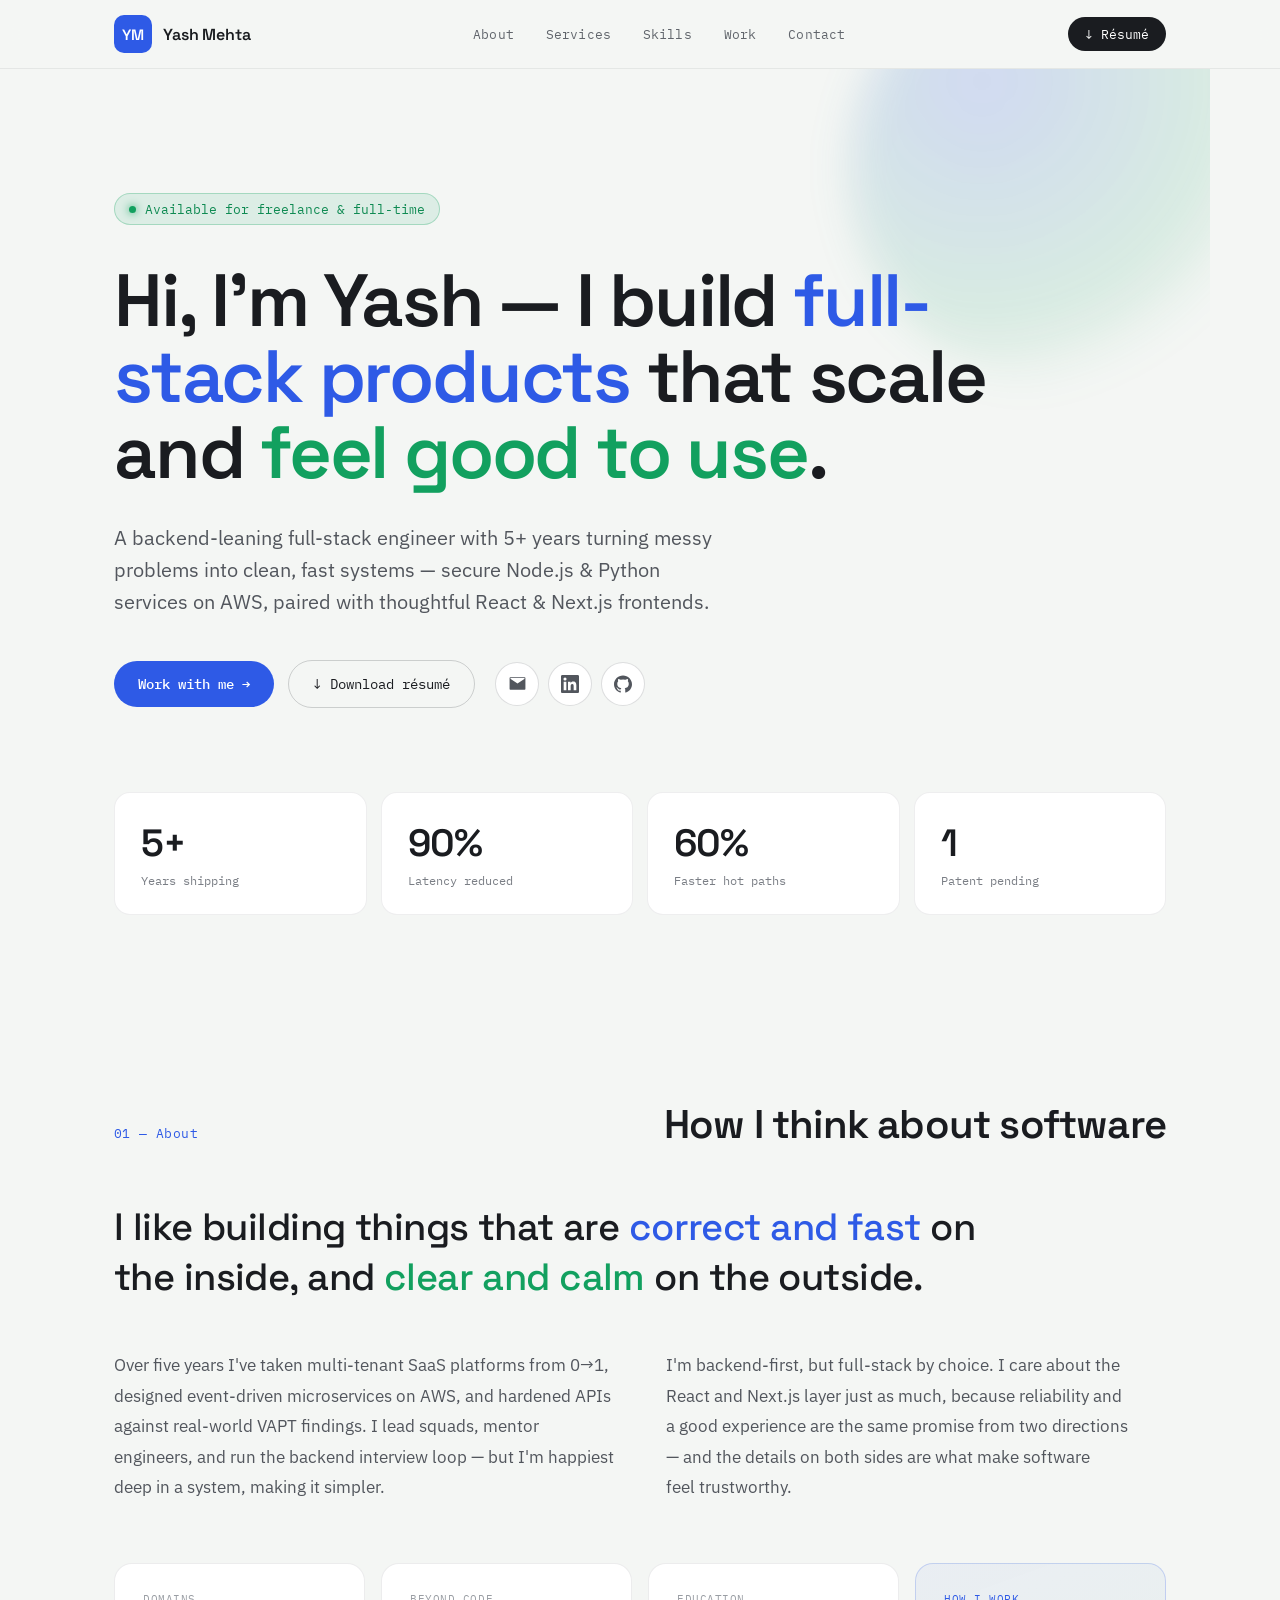
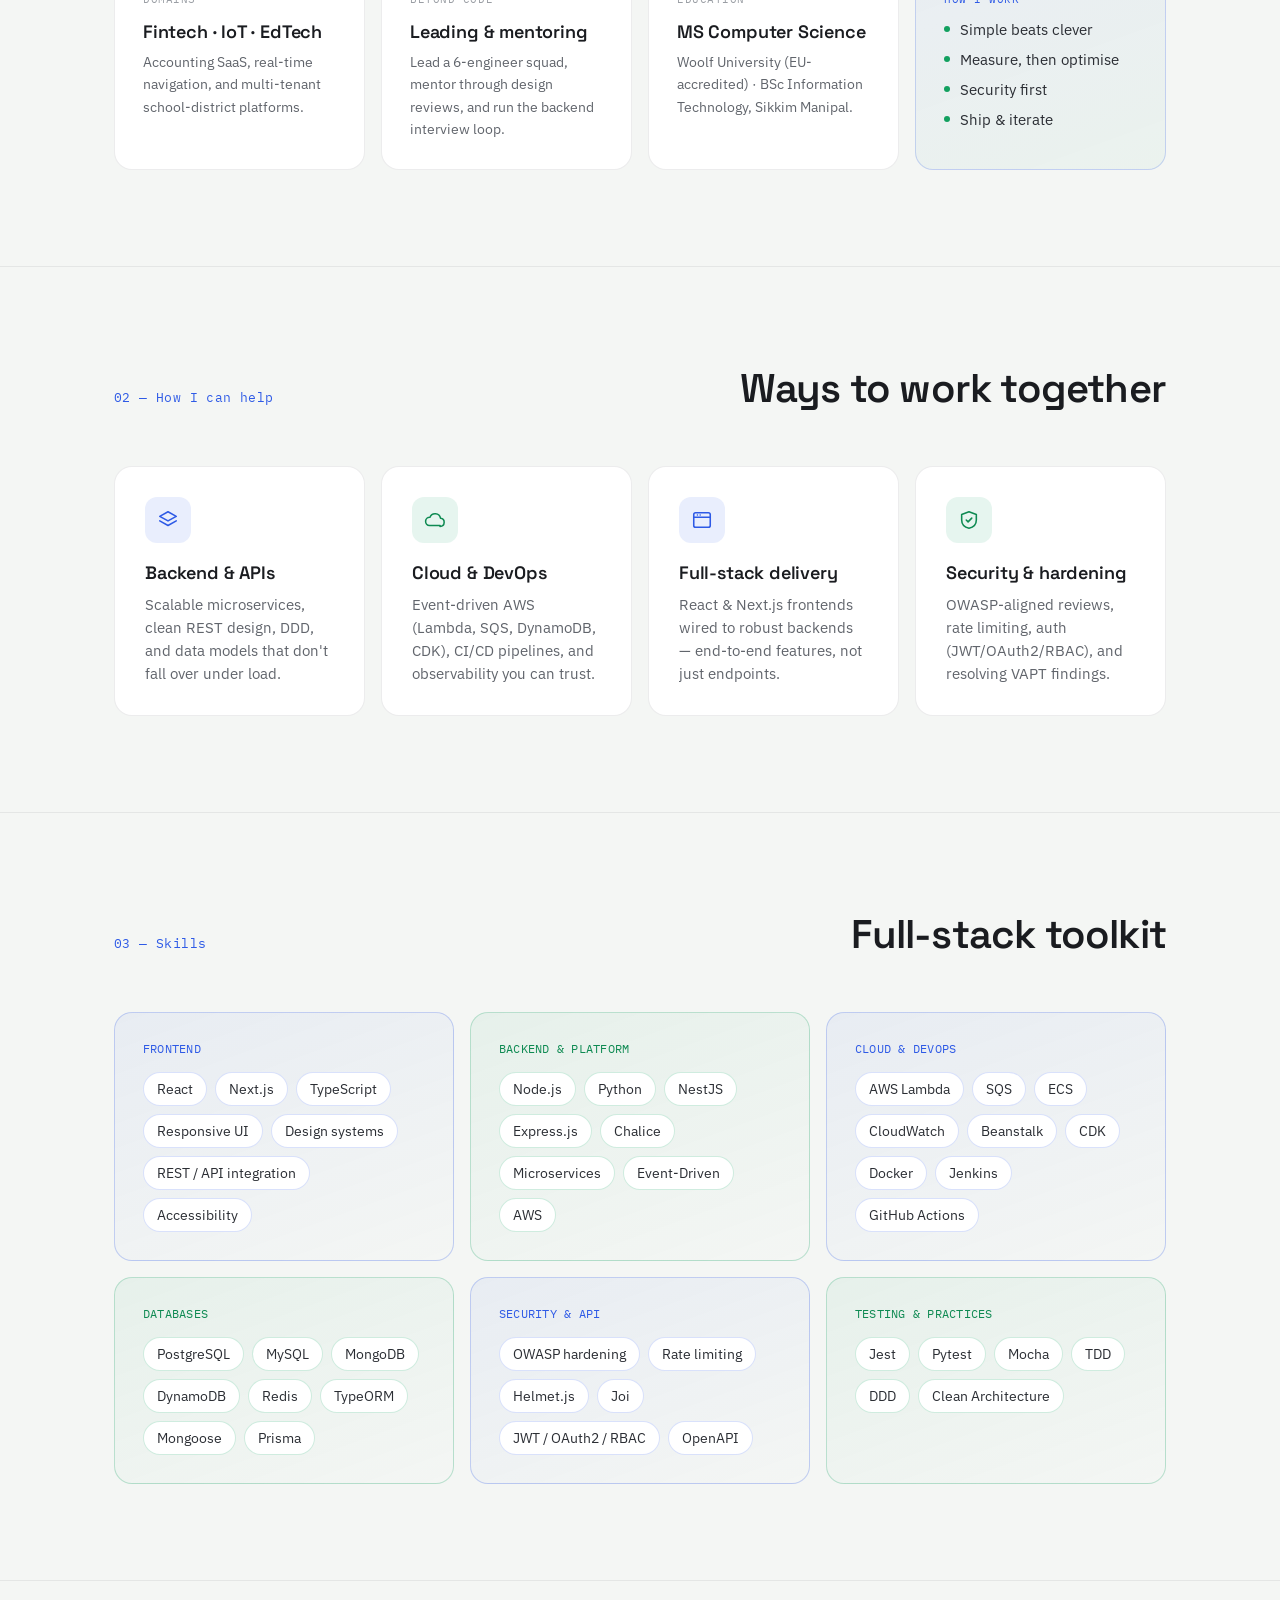
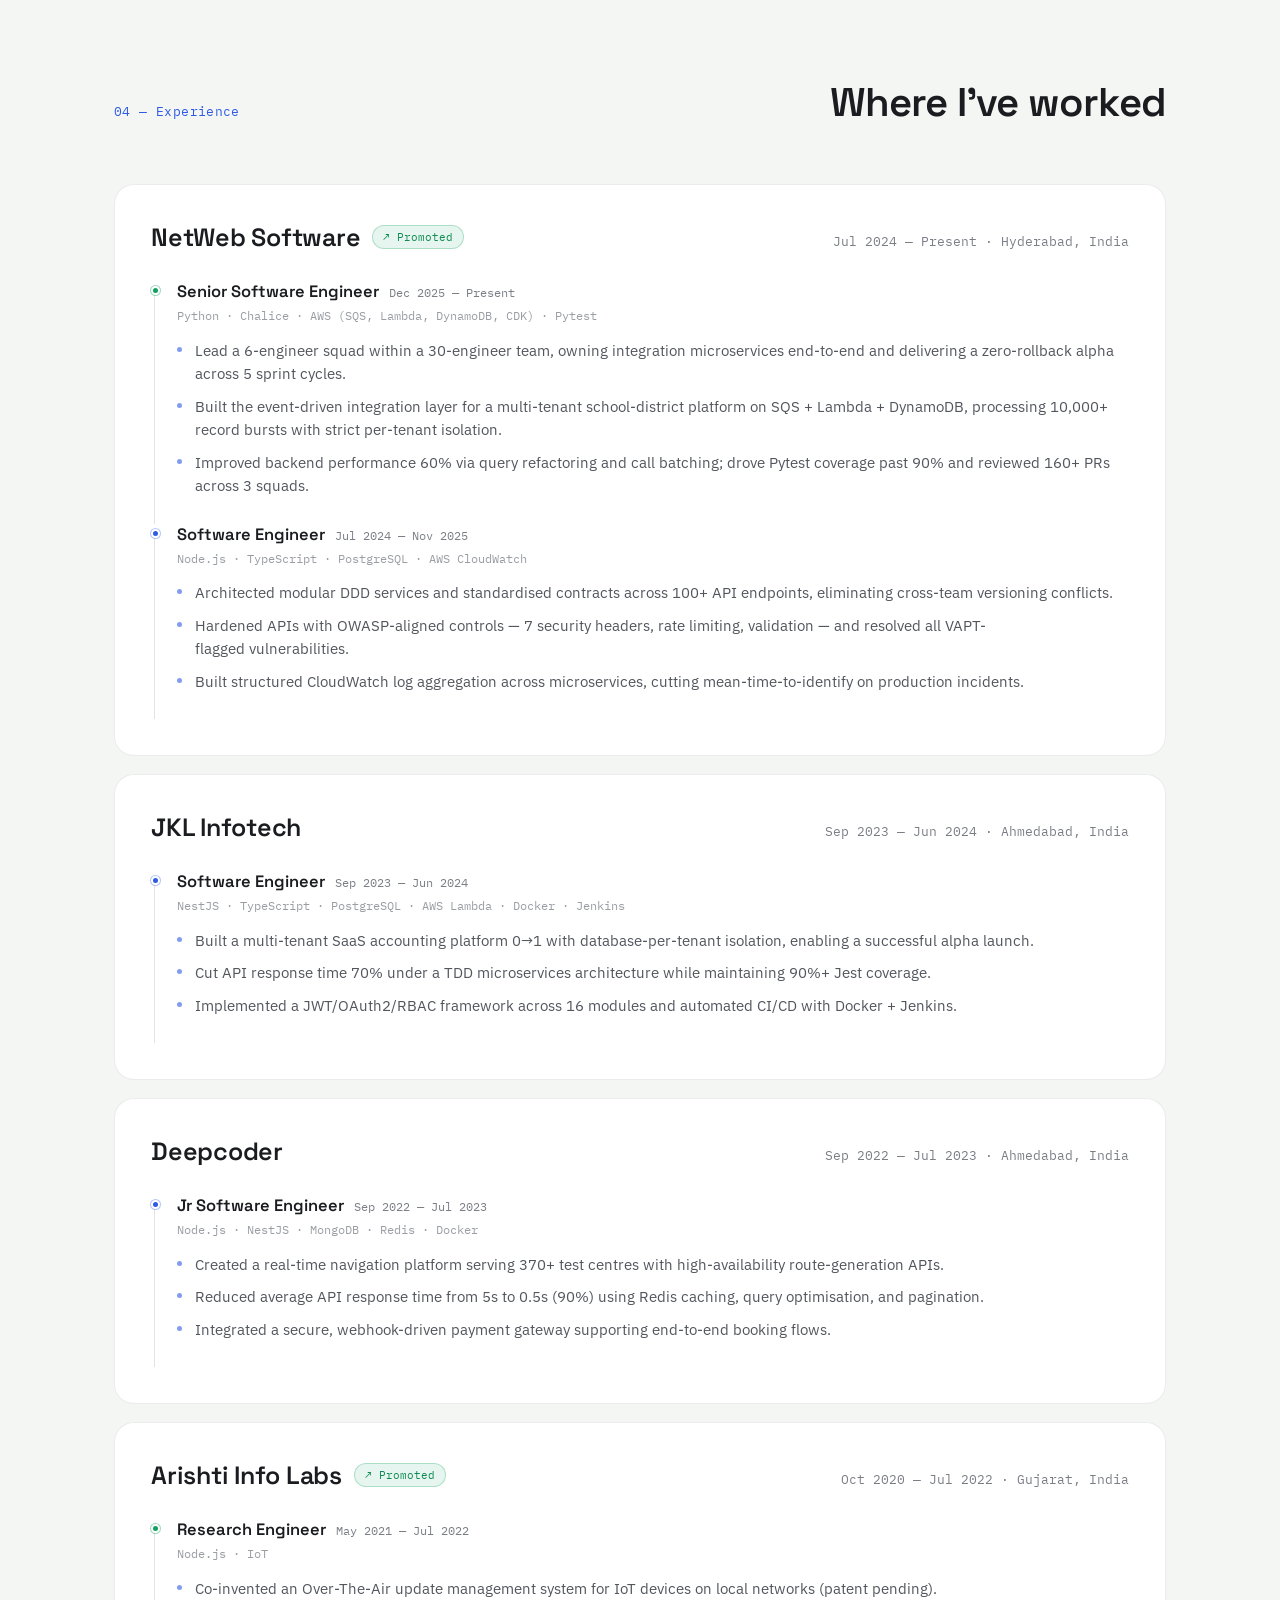
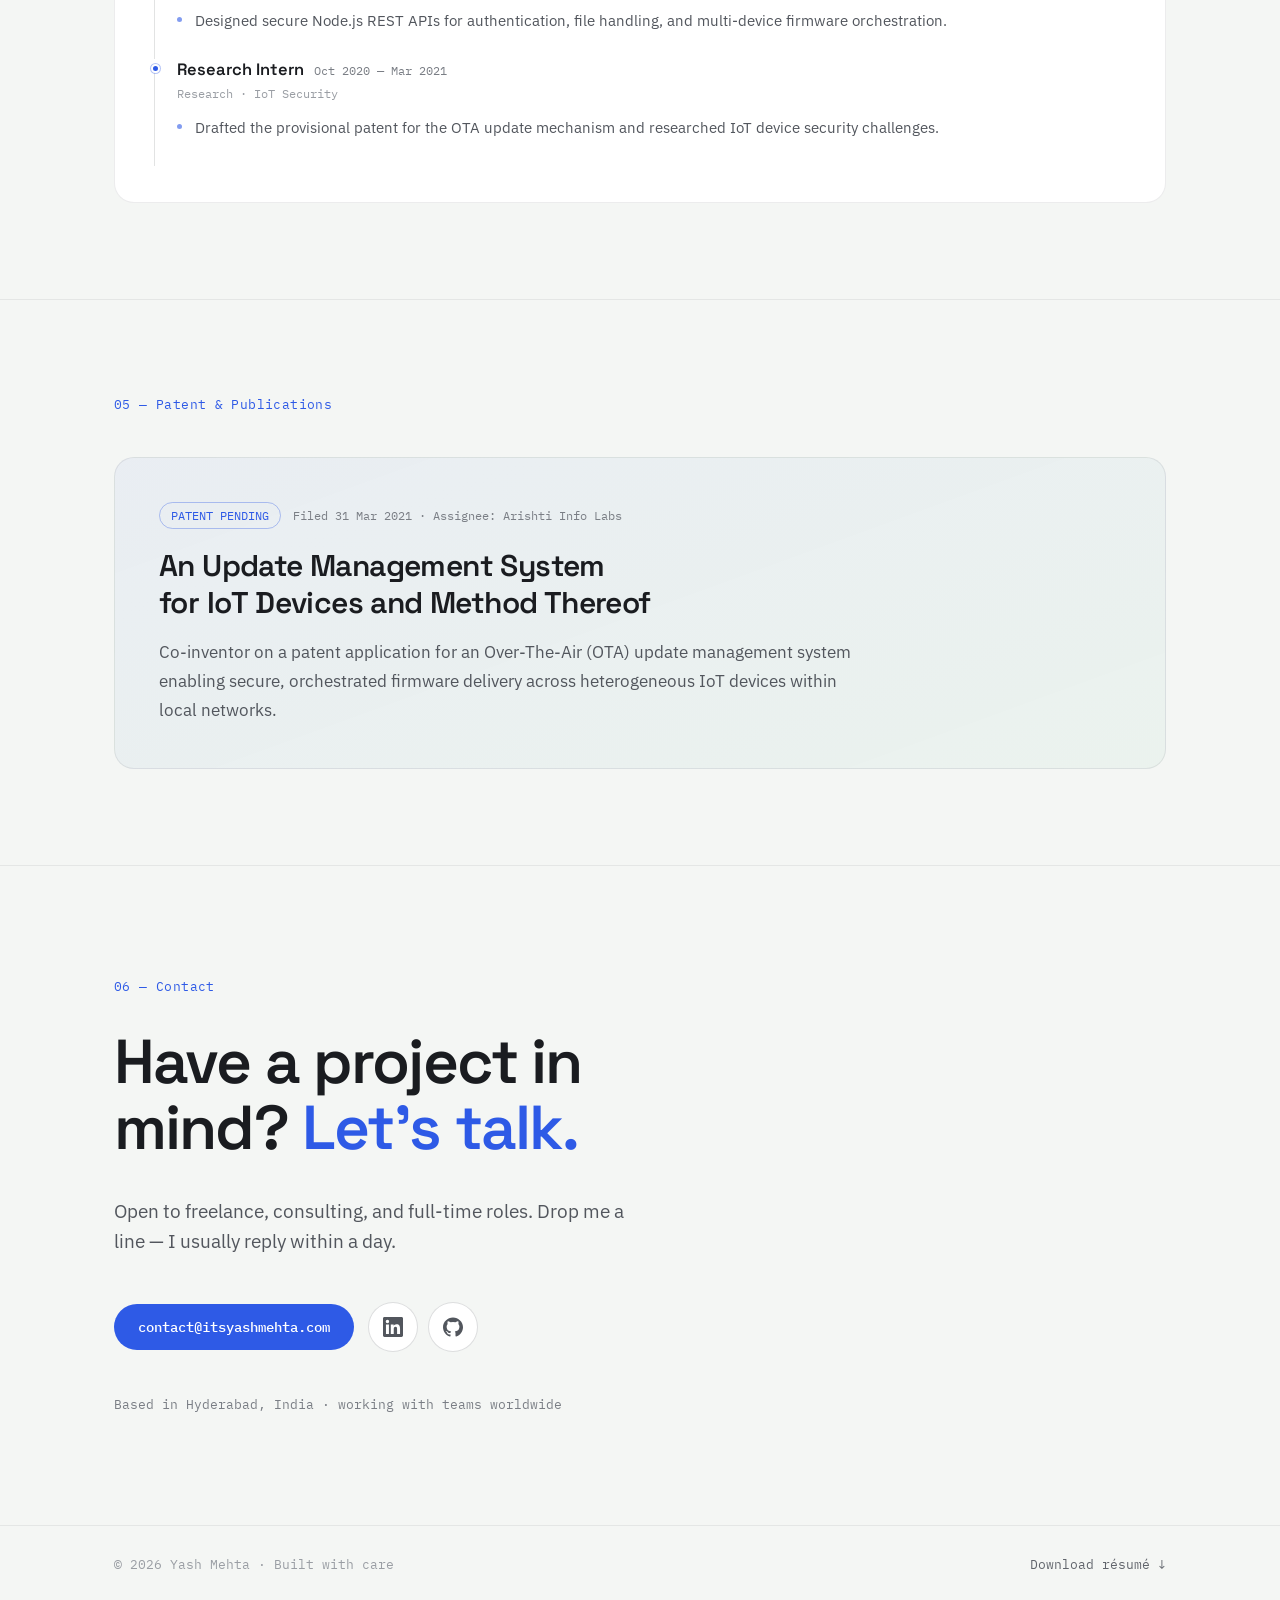
==== commit 0778aca2: "updated email" ====
--- a/index.html
+++ b/index.html
@@ -1,487 +1,733 @@
-<!DOCTYPE html>
+<!doctype html>
 <html lang="en">
-<head>
-<meta charset="utf-8">
-<meta name="viewport" content="width=device-width, initial-scale=1">
-<title>Yash Mehta — Full-Stack Engineer</title>
-<meta name="description" content="Backend-leaning full-stack engineer with 5+ years building secure Node.js & Python services on AWS, paired with thoughtful React & Next.js frontends.">
-<link rel="preconnect" href="https://fonts.googleapis.com">
-<link rel="preconnect" href="https://fonts.gstatic.com" crossorigin>
-<link href="https://fonts.googleapis.com/css2?family=Space+Grotesk:wght@400;500;600;700&family=IBM+Plex+Sans:wght@400;500;600&family=IBM+Plex+Mono:wght@400;500&display=swap" rel="stylesheet">
-<link rel="stylesheet" href="styles.css">
-</head>
-<body>
-<div class="page">
-
-  <!-- NAV -->
-  <header class="site-header">
-    <nav class="site-nav">
-      <a href="#top" class="logo-link">
-        <span class="logo-icon">YM</span>
-        <span class="logo-text">Yash Mehta</span>
-      </a>
-
-      <div id="nav-links">
-        <a href="#about" class="nav-link">About</a>
-        <a href="#services" class="nav-link">Services</a>
-        <a href="#skills" class="nav-link">Skills</a>
-        <a href="#experience" class="nav-link">Work</a>
-        <a href="#contact" class="nav-link">Contact</a>
-      </div>
-
-      <a href="assets/Yash-Mehta-Resume.pdf" target="_blank" download class="nav-resume">
-        <span>&#8595;</span><span>R&eacute;sum&eacute;</span>
-      </a>
-    </nav>
-  </header>
-
-  <main id="top">
-
-    <!-- HERO -->
-    <section class="hero">
-      <div class="hero-gradient"></div>
-
-      <div class="hero-content">
-        <div class="availability-badge">
-          <span class="availability-dot"></span>
-          Available for freelance &amp; full-time
-        </div>
-
-        <h1 class="hero-title">
-          Hi, I'm Yash &mdash; I build <span class="text-blue">full-stack products</span> that scale and <span class="text-green">feel good to use</span>.
-        </h1>
-
-        <p class="hero-subtitle">
-          A backend-leaning full-stack engineer with 5+ years turning messy problems into clean, fast systems &mdash; secure Node.js &amp; Python services on AWS, paired with thoughtful React &amp; Next.js frontends.
-        </p>
-
-        <div class="hero-actions">
-          <a href="#contact" class="btn-primary">Work with me &rarr;</a>
-          <a href="assets/Yash-Mehta-Resume.pdf" target="_blank" download class="btn-outline">
-            <span>&#8595;</span> Download r&eacute;sum&eacute;
+  <head>
+    <meta charset="utf-8" />
+    <meta name="viewport" content="width=device-width, initial-scale=1" />
+    <title>Yash Mehta — Full-Stack Engineer</title>
+    <meta
+      name="description"
+      content="Backend-leaning full-stack engineer with 5+ years building secure Node.js & Python services on AWS, paired with thoughtful React & Next.js frontends."
+    />
+    <link rel="preconnect" href="https://fonts.googleapis.com" />
+    <link rel="preconnect" href="https://fonts.gstatic.com" crossorigin />
+    <link
+      href="https://fonts.googleapis.com/css2?family=Space+Grotesk:wght@400;500;600;700&family=IBM+Plex+Sans:wght@400;500;600&family=IBM+Plex+Mono:wght@400;500&display=swap"
+      rel="stylesheet"
+    />
+    <link rel="stylesheet" href="styles.css" />
+    <link rel="canonical" href="https://itsyashmehta.com/" />
+    <link
+      rel="icon"
+      type="image/svg+xml"
+      href="data:image/svg+xml,%3Csvg xmlns='http://www.w3.org/2000/svg' viewBox='0 0 38 38'%3E%3Crect width='38' height='38' rx='10' fill='%232E5AE6'/%3E%3Ctext x='19' y='25' font-family='system-ui,sans-serif' font-weight='600' font-size='15' fill='white' text-anchor='middle'%3EYM%3C/text%3E%3C/svg%3E"
+    />
+    <meta property="og:type" content="website" />
+    <meta property="og:title" content="Yash Mehta — Full-Stack Engineer" />
+    <meta
+      property="og:description"
+      content="Backend-leaning full-stack engineer with 5+ years building secure Node.js & Python services on AWS, paired with thoughtful React & Next.js frontends."
+    />
+    <meta property="og:url" content="https://itsyashmehta.com/" />
+    <meta
+      property="og:image"
+      content="https://itsyashmehta.com/assets/og-image.png"
+    />
+  </head>
+  <body>
+    <div class="page">
+      <!-- NAV -->
+      <header class="site-header">
+        <nav class="site-nav">
+          <a href="#top" class="logo-link">
+            <span class="logo-icon">YM</span>
+            <span class="logo-text">Yash Mehta</span>
           </a>
 
-          <div class="social-links">
-            <a href="mailto:yashmehta766@gmail.com" title="Email" class="social-icon">
-              <svg width="19" height="19" viewBox="0 0 24 24" fill="currentColor" aria-hidden="true"><path d="M3 4h18a1 1 0 0 1 1 1v14a1 1 0 0 1-1 1H3a1 1 0 0 1-1-1V5a1 1 0 0 1 1-1Zm.4 2.3 8.6 5.74L20.6 6.3 21 5H3l.4 1.3Z"></path></svg>
-            </a>
-            <a href="https://www.linkedin.com/in/yash-r-mehta/" target="_blank" title="LinkedIn" class="social-icon">
-              <svg width="18" height="18" viewBox="0 0 24 24" fill="currentColor" aria-hidden="true"><path d="M20.45 20.45h-3.56v-5.57c0-1.33-.02-3.04-1.85-3.04-1.85 0-2.14 1.45-2.14 2.94v5.66H9.35V9h3.41v1.56h.05c.48-.9 1.64-1.85 3.37-1.85 3.6 0 4.27 2.37 4.27 5.45v6.29zM5.34 7.43a2.06 2.06 0 1 1 0-4.13 2.06 2.06 0 0 1 0 4.13zM7.12 20.45H3.56V9h3.56v11.45zM22.22 0H1.77C.79 0 0 .77 0 1.72v20.55C0 23.23.79 24 1.77 24h20.45c.98 0 1.78-.77 1.78-1.73V1.72C24 .77 23.2 0 22.22 0z"></path></svg>
-            </a>
-            <a href="https://github.com/yashmehta001" target="_blank" title="GitHub" class="social-icon">
-              <svg width="18" height="18" viewBox="0 0 24 24" fill="currentColor" aria-hidden="true"><path d="M12 .5C5.37.5 0 5.78 0 12.29c0 5.2 3.44 9.61 8.21 11.17.6.11.82-.26.82-.58v-2.03c-3.34.72-4.04-1.61-4.04-1.61-.55-1.38-1.34-1.75-1.34-1.75-1.09-.74.08-.73.08-.73 1.2.08 1.84 1.22 1.84 1.22 1.07 1.81 2.81 1.29 3.5.99.11-.77.42-1.29.76-1.59-2.67-.3-5.47-1.31-5.47-5.83 0-1.29.47-2.34 1.24-3.17-.12-.3-.54-1.52.12-3.17 0 0 1.01-.32 3.3 1.21a11.5 11.5 0 0 1 6 0c2.29-1.53 3.3-1.21 3.3-1.21.66 1.65.24 2.87.12 3.17.77.83 1.24 1.88 1.24 3.17 0 4.53-2.81 5.53-5.49 5.82.43.37.81 1.1.81 2.22v3.29c0 .32.22.7.83.58C20.57 21.9 24 17.49 24 12.29 24 5.78 18.63.5 12 .5z"></path></svg>
-            </a>
-          </div>
-        </div>
-      </div>
-
-      <!-- stat strip -->
-      <div class="stats-grid">
-        <div class="stat-card">
-          <div class="stat-value">5+</div>
-          <div class="stat-label">Years shipping</div>
-        </div>
-        <div class="stat-card">
-          <div class="stat-value">90%</div>
-          <div class="stat-label">Latency reduced</div>
-        </div>
-        <div class="stat-card">
-          <div class="stat-value">60%</div>
-          <div class="stat-label">Faster hot paths</div>
-        </div>
-        <div class="stat-card">
-          <div class="stat-value">1</div>
-          <div class="stat-label">Patent pending</div>
-        </div>
-      </div>
-    </section>
-
-    <!-- ABOUT -->
-    <section id="about" class="container section-inner">
-      <div class="section-header">
-        <div class="section-number">01 &mdash; About</div>
-        <h2 class="section-title">How I think about software</h2>
-      </div>
-
-      <p class="about-lead">
-        I like building things that are <span class="text-blue">correct and fast</span> on the inside, and <span class="text-green">clear and calm</span> on the outside.
-      </p>
-
-      <div class="about-columns">
-        <p class="about-text">
-          Over five years I've taken multi-tenant SaaS platforms from 0&rarr;1, designed event-driven microservices on AWS, and hardened APIs against real-world VAPT findings. I lead squads, mentor engineers, and run the backend interview loop &mdash; but I'm happiest deep in a system, making it simpler.
-        </p>
-        <p class="about-text">
-          I'm backend-first, but full-stack by choice. I care about the React and Next.js layer just as much, because reliability and a good experience are the same promise from two directions &mdash; and the details on both sides are what make software feel trustworthy.
-        </p>
-      </div>
-
-      <div class="info-grid">
-        <div class="info-card">
-          <div class="info-card-label">DOMAINS</div>
-          <div class="info-card-title">Fintech &middot; IoT &middot; EdTech</div>
-          <p class="info-card-text">Accounting SaaS, real-time navigation, and multi-tenant school-district platforms.</p>
-        </div>
-        <div class="info-card">
-          <div class="info-card-label">BEYOND CODE</div>
-          <div class="info-card-title">Leading &amp; mentoring</div>
-          <p class="info-card-text">Lead a 6-engineer squad, mentor through design reviews, and run the backend interview loop.</p>
-        </div>
-        <div class="info-card">
-          <div class="info-card-label">EDUCATION</div>
-          <div class="info-card-title">MS Computer Science</div>
-          <p class="info-card-text">Woolf University (EU-accredited) &middot; BSc Information Technology, Sikkim Manipal.</p>
-        </div>
-        <div class="principles-card">
-          <div class="info-card-label">HOW I WORK</div>
-          <div class="principles-list">
-            <div class="principle-item"><span class="principle-dot"></span> Simple beats clever</div>
-            <div class="principle-item"><span class="principle-dot"></span> Measure, then optimise</div>
-            <div class="principle-item"><span class="principle-dot"></span> Security first</div>
-            <div class="principle-item"><span class="principle-dot"></span> Ship &amp; iterate</div>
-          </div>
-        </div>
-      </div>
-    </section>
-
-    <!-- SERVICES -->
-    <section id="services" class="section-border">
-      <div class="container section-inner">
-        <div class="section-header">
-          <div class="section-number">02 &mdash; How I can help</div>
-          <h2 class="section-title">Ways to work together</h2>
-        </div>
-
-        <div class="services-grid">
-          <div class="service-card service-card-blue">
-            <div class="service-icon service-icon-blue">
-              <svg width="22" height="22" viewBox="0 0 24 24" fill="none" stroke="currentColor" stroke-width="1.7" stroke-linecap="round" stroke-linejoin="round"><path d="m12 3 9 5-9 5-9-5 9-5Z"></path><path d="m3 13 9 5 9-5"></path></svg>
-            </div>
-            <h3 class="service-title">Backend &amp; APIs</h3>
-            <p class="service-text">Scalable microservices, clean REST design, DDD, and data models that don't fall over under load.</p>
-          </div>
-          <div class="service-card service-card-green">
-            <div class="service-icon service-icon-green">
-              <svg width="22" height="22" viewBox="0 0 24 24" fill="none" stroke="currentColor" stroke-width="1.7" stroke-linecap="round" stroke-linejoin="round"><path d="M17.5 19a4.5 4.5 0 0 0 .5-8.97A6 6 0 0 0 6.5 9 4.5 4.5 0 0 0 6 18h11.5Z"></path></svg>
-            </div>
-            <h3 class="service-title">Cloud &amp; DevOps</h3>
-            <p class="service-text">Event-driven AWS (Lambda, SQS, DynamoDB, CDK), CI/CD pipelines, and observability you can trust.</p>
-          </div>
-          <div class="service-card service-card-blue">
-            <div class="service-icon service-icon-blue">
-              <svg width="22" height="22" viewBox="0 0 24 24" fill="none" stroke="currentColor" stroke-width="1.7" stroke-linecap="round" stroke-linejoin="round"><rect x="3" y="4" width="18" height="16" rx="2"></rect><path d="M3 9h18"></path><path d="M7 6.5h.01M10 6.5h.01"></path></svg>
-            </div>
-            <h3 class="service-title">Full-stack delivery</h3>
-            <p class="service-text">React &amp; Next.js frontends wired to robust backends &mdash; end-to-end features, not just endpoints.</p>
-          </div>
-          <div class="service-card service-card-green">
-            <div class="service-icon service-icon-green">
-              <svg width="22" height="22" viewBox="0 0 24 24" fill="none" stroke="currentColor" stroke-width="1.7" stroke-linecap="round" stroke-linejoin="round"><path d="M12 3 4 6v6c0 4.4 3.2 7.9 8 9 4.8-1.1 8-4.6 8-9V6l-8-3Z"></path><path d="m9 12 2 2 4-4"></path></svg>
-            </div>
-            <h3 class="service-title">Security &amp; hardening</h3>
-            <p class="service-text">OWASP-aligned reviews, rate limiting, auth (JWT/OAuth2/RBAC), and resolving VAPT findings.</p>
-          </div>
-        </div>
-      </div>
-    </section>
-
-    <!-- SKILLS -->
-    <section id="skills" class="section-border">
-      <div class="container section-inner">
-        <div class="section-header">
-          <div class="section-number">03 &mdash; Skills</div>
-          <h2 class="section-title">Full-stack toolkit</h2>
-        </div>
-
-        <div class="skills-grid">
-          <div class="skill-group skill-group-blue">
-            <div class="skill-group-label skill-group-label-blue">FRONTEND</div>
-            <div class="skill-tags">
-              <span class="skill-tag skill-tag-blue">React</span>
-              <span class="skill-tag skill-tag-blue">Next.js</span>
-              <span class="skill-tag skill-tag-blue">TypeScript</span>
-              <span class="skill-tag skill-tag-blue">Responsive UI</span>
-              <span class="skill-tag skill-tag-blue">Design systems</span>
-              <span class="skill-tag skill-tag-blue">REST / API integration</span>
-              <span class="skill-tag skill-tag-blue">Accessibility</span>
-            </div>
-          </div>
-          <div class="skill-group skill-group-green">
-            <div class="skill-group-label skill-group-label-green">BACKEND &amp; PLATFORM</div>
-            <div class="skill-tags">
-              <span class="skill-tag skill-tag-green">Node.js</span>
-              <span class="skill-tag skill-tag-green">Python</span>
-              <span class="skill-tag skill-tag-green">NestJS</span>
-              <span class="skill-tag skill-tag-green">Express.js</span>
-              <span class="skill-tag skill-tag-green">Chalice</span>
-              <span class="skill-tag skill-tag-green">Microservices</span>
-              <span class="skill-tag skill-tag-green">Event-Driven</span>
-              <span class="skill-tag skill-tag-green">AWS</span>
-            </div>
-          </div>
-          <div class="skill-group skill-group-blue">
-            <div class="skill-group-label skill-group-label-blue">CLOUD &amp; DEVOPS</div>
-            <div class="skill-tags">
-              <span class="skill-tag skill-tag-blue">AWS Lambda</span>
-              <span class="skill-tag skill-tag-blue">SQS</span>
-              <span class="skill-tag skill-tag-blue">ECS</span>
-              <span class="skill-tag skill-tag-blue">CloudWatch</span>
-              <span class="skill-tag skill-tag-blue">Beanstalk</span>
-              <span class="skill-tag skill-tag-blue">CDK</span>
-              <span class="skill-tag skill-tag-blue">Docker</span>
-              <span class="skill-tag skill-tag-blue">Jenkins</span>
-              <span class="skill-tag skill-tag-blue">GitHub Actions</span>
-            </div>
-          </div>
-          <div class="skill-group skill-group-green">
-            <div class="skill-group-label skill-group-label-green">DATABASES</div>
-            <div class="skill-tags">
-              <span class="skill-tag skill-tag-green">PostgreSQL</span>
-              <span class="skill-tag skill-tag-green">MySQL</span>
-              <span class="skill-tag skill-tag-green">MongoDB</span>
-              <span class="skill-tag skill-tag-green">DynamoDB</span>
-              <span class="skill-tag skill-tag-green">Redis</span>
-              <span class="skill-tag skill-tag-green">TypeORM</span>
-              <span class="skill-tag skill-tag-green">Mongoose</span>
-              <span class="skill-tag skill-tag-green">Prisma</span>
-            </div>
-          </div>
-          <div class="skill-group skill-group-blue">
-            <div class="skill-group-label skill-group-label-blue">SECURITY &amp; API</div>
-            <div class="skill-tags">
-              <span class="skill-tag skill-tag-blue">OWASP hardening</span>
-              <span class="skill-tag skill-tag-blue">Rate limiting</span>
-              <span class="skill-tag skill-tag-blue">Helmet.js</span>
-              <span class="skill-tag skill-tag-blue">Joi</span>
-              <span class="skill-tag skill-tag-blue">JWT / OAuth2 / RBAC</span>
-              <span class="skill-tag skill-tag-blue">OpenAPI</span>
-            </div>
-          </div>
-          <div class="skill-group skill-group-green">
-            <div class="skill-group-label skill-group-label-green">TESTING &amp; PRACTICES</div>
-            <div class="skill-tags">
-              <span class="skill-tag skill-tag-green">Jest</span>
-              <span class="skill-tag skill-tag-green">Pytest</span>
-              <span class="skill-tag skill-tag-green">Mocha</span>
-              <span class="skill-tag skill-tag-green">TDD</span>
-              <span class="skill-tag skill-tag-green">DDD</span>
-              <span class="skill-tag skill-tag-green">Clean Architecture</span>
-            </div>
-          </div>
-        </div>
-      </div>
-    </section>
-
-    <!-- EXPERIENCE -->
-    <section id="experience" class="section-border">
-      <div class="container section-inner">
-        <div class="section-header" style="margin-bottom:clamp(38px,6vw,56px);">
-          <div class="section-number">04 &mdash; Experience</div>
-          <h2 class="section-title">Where I've worked</h2>
-        </div>
-
-        <div class="companies">
-
-          <!-- NetWeb Software -->
-          <div class="company-card">
-            <div class="company-header">
-              <div class="company-name-row">
-                <h3 class="company-name">NetWeb Software</h3>
-                <span class="promoted-badge">&#8599; Promoted</span>
-              </div>
-              <div class="company-meta">Jul 2024 &mdash; Present &middot; Hyderabad, India</div>
-            </div>
-            <div class="timeline">
-              <div class="role">
-                <span class="timeline-line"></span>
-                <span class="timeline-dot timeline-dot-green"></span>
-                <div class="role-header">
-                  <span class="role-title">Senior Software Engineer</span>
-                  <span class="role-period">Dec 2025 &mdash; Present</span>
-                </div>
-                <div class="role-stack">Python &middot; Chalice &middot; AWS (SQS, Lambda, DynamoDB, CDK) &middot; Pytest</div>
-                <ul class="role-points">
-                  <li class="role-point">
-                    <span class="role-point-dot"></span>
-                    Lead a 6-engineer squad within a 30-engineer team, owning integration microservices end-to-end and delivering a zero-rollback alpha across 5 sprint cycles.
-                  </li>
-                  <li class="role-point">
-                    <span class="role-point-dot"></span>
-                    Built the event-driven integration layer for a multi-tenant school-district platform on SQS + Lambda + DynamoDB, processing 10,000+ record bursts with strict per-tenant isolation.
-                  </li>
-                  <li class="role-point">
-                    <span class="role-point-dot"></span>
-                    Improved backend performance 60% via query refactoring and call batching; drove Pytest coverage past 90% and reviewed 160+ PRs across 3 squads.
-                  </li>
-                </ul>
-              </div>
-              <div class="role">
-                <span class="timeline-line"></span>
-                <span class="timeline-dot timeline-dot-blue"></span>
-                <div class="role-header">
-                  <span class="role-title">Software Engineer</span>
-                  <span class="role-period">Jul 2024 &mdash; Nov 2025</span>
-                </div>
-                <div class="role-stack">Node.js &middot; TypeScript &middot; PostgreSQL &middot; AWS CloudWatch</div>
-                <ul class="role-points">
-                  <li class="role-point">
-                    <span class="role-point-dot"></span>
-                    Architected modular DDD services and standardised contracts across 100+ API endpoints, eliminating cross-team versioning conflicts.
-                  </li>
-                  <li class="role-point">
-                    <span class="role-point-dot"></span>
-                    Hardened APIs with OWASP-aligned controls &mdash; 7 security headers, rate limiting, validation &mdash; and resolved all VAPT-flagged vulnerabilities.
-                  </li>
-                  <li class="role-point">
-                    <span class="role-point-dot"></span>
-                    Built structured CloudWatch log aggregation across microservices, cutting mean-time-to-identify on production incidents.
-                  </li>
-                </ul>
-              </div>
-            </div>
-          </div>
-
-          <!-- JKL Infotech -->
-          <div class="company-card">
-            <div class="company-header">
-              <div class="company-name-row">
-                <h3 class="company-name">JKL Infotech</h3>
-              </div>
-              <div class="company-meta">Sep 2023 &mdash; Jun 2024 &middot; Ahmedabad, India</div>
-            </div>
-            <div class="timeline">
-              <div class="role">
-                <span class="timeline-line"></span>
-                <span class="timeline-dot timeline-dot-blue"></span>
-                <div class="role-header">
-                  <span class="role-title">Software Engineer</span>
-                  <span class="role-period">Sep 2023 &mdash; Jun 2024</span>
-                </div>
-                <div class="role-stack">NestJS &middot; TypeScript &middot; PostgreSQL &middot; AWS Lambda &middot; Docker &middot; Jenkins</div>
-                <ul class="role-points">
-                  <li class="role-point">
-                    <span class="role-point-dot"></span>
-                    Built a multi-tenant SaaS accounting platform 0&rarr;1 with database-per-tenant isolation, enabling a successful alpha launch.
-                  </li>
-                  <li class="role-point">
-                    <span class="role-point-dot"></span>
-                    Cut API response time 70% under a TDD microservices architecture while maintaining 90%+ Jest coverage.
-                  </li>
-                  <li class="role-point">
-                    <span class="role-point-dot"></span>
-                    Implemented a JWT/OAuth2/RBAC framework across 16 modules and automated CI/CD with Docker + Jenkins.
-                  </li>
-                </ul>
-              </div>
-            </div>
-          </div>
-
-          <!-- Deepcoder -->
-          <div class="company-card">
-            <div class="company-header">
-              <div class="company-name-row">
-                <h3 class="company-name">Deepcoder</h3>
-              </div>
-              <div class="company-meta">Sep 2022 &mdash; Jul 2023 &middot; Ahmedabad, India</div>
-            </div>
-            <div class="timeline">
-              <div class="role">
-                <span class="timeline-line"></span>
-                <span class="timeline-dot timeline-dot-blue"></span>
-                <div class="role-header">
-                  <span class="role-title">Jr Software Engineer</span>
-                  <span class="role-period">Sep 2022 &mdash; Jul 2023</span>
-                </div>
-                <div class="role-stack">Node.js &middot; NestJS &middot; MongoDB &middot; Redis &middot; Docker</div>
-                <ul class="role-points">
-                  <li class="role-point">
-                    <span class="role-point-dot"></span>
-                    Created a real-time navigation platform serving 370+ test centres with high-availability route-generation APIs.
-                  </li>
-                  <li class="role-point">
-                    <span class="role-point-dot"></span>
-                    Reduced average API response time from 5s to 0.5s (90%) using Redis caching, query optimisation, and pagination.
-                  </li>
-                  <li class="role-point">
-                    <span class="role-point-dot"></span>
-                    Integrated a secure, webhook-driven payment gateway supporting end-to-end booking flows.
-                  </li>
-                </ul>
-              </div>
-            </div>
-          </div>
-
-          <!-- Arishti Info Labs -->
-          <div class="company-card">
-            <div class="company-header">
-              <div class="company-name-row">
-                <h3 class="company-name">Arishti Info Labs</h3>
-                <span class="promoted-badge">&#8599; Promoted</span>
-              </div>
-              <div class="company-meta">Oct 2020 &mdash; Jul 2022 &middot; Gujarat, India</div>
-            </div>
-            <div class="timeline">
-              <div class="role">
-                <span class="timeline-line"></span>
-                <span class="timeline-dot timeline-dot-green"></span>
-                <div class="role-header">
-                  <span class="role-title">Research Engineer</span>
-                  <span class="role-period">May 2021 &mdash; Jul 2022</span>
-                </div>
-                <div class="role-stack">Node.js &middot; IoT</div>
-                <ul class="role-points">
-                  <li class="role-point">
-                    <span class="role-point-dot"></span>
-                    Co-invented an Over-The-Air update management system for IoT devices on local networks (patent pending).
-                  </li>
-                  <li class="role-point">
-                    <span class="role-point-dot"></span>
-                    Designed secure Node.js REST APIs for authentication, file handling, and multi-device firmware orchestration.
-                  </li>
-                </ul>
-              </div>
-              <div class="role">
-                <span class="timeline-line"></span>
-                <span class="timeline-dot timeline-dot-blue"></span>
-                <div class="role-header">
-                  <span class="role-title">Research Intern</span>
-                  <span class="role-period">Oct 2020 &mdash; Mar 2021</span>
-                </div>
-                <div class="role-stack">Research &middot; IoT Security</div>
-                <ul class="role-points">
-                  <li class="role-point">
-                    <span class="role-point-dot"></span>
-                    Drafted the provisional patent for the OTA update mechanism and researched IoT device security challenges.
-                  </li>
-                </ul>
-              </div>
-            </div>
-          </div>
-
-        </div>
-      </div>
-    </section>
-
-    <!-- PATENT -->
-    <section id="patent" class="section-border">
-      <div class="container section-inner">
-        <div class="section-number" style="margin-bottom:clamp(28px,5vw,44px);">05 &mdash; Patent &amp; Publications</div>
-        <div class="patent-card">
-          <div class="patent-badges">
-            <span class="patent-badge">PATENT PENDING</span>
-            <span class="patent-meta">Filed 31 Mar 2021 &middot; Assignee: Arishti Info Labs</span>
-          </div>
-          <h3 class="patent-title">
-            An Update Management System for IoT Devices and Method Thereof
-          </h3>
-          <p class="patent-text">
-            Co-inventor on a patent application for an Over-The-Air (OTA) update management system enabling secure, orchestrated firmware delivery across heterogeneous IoT devices within local networks.
+          <div id="nav-links">
+            <a href="#about" class="nav-link">About</a>
+            <a href="#services" class="nav-link">Services</a>
+            <a href="#skills" class="nav-link">Skills</a>
+            <a href="#experience" class="nav-link">Work</a>
+            <a href="#contact" class="nav-link">Contact</a>
+          </div>
+
+          <a
+            href="assets/Yash-Mehta-Resume.pdf"
+            target="_blank"
+            rel="noopener noreferrer"
+            download
+            class="nav-resume"
+          >
+            <span aria-hidden="true">&#8595;</span
+            ><span>R&eacute;sum&eacute;</span>
+          </a>
+        </nav>
+      </header>
+
+      <div id="top"></div>
+      <main>
+        <!-- HERO -->
+        <section class="hero">
+          <div class="hero-gradient"></div>
+
+          <div class="hero-content">
+            <div class="availability-badge">
+              <span class="availability-dot"></span>
+              Available for freelance &amp; full-time
+            </div>
+
+            <h1 class="hero-title">
+              Hi, I'm Yash &mdash; I build
+              <span class="text-blue">full-stack products</span> that scale and
+              <span class="text-green">feel good to use</span>.
+            </h1>
+
+            <p class="hero-subtitle">
+              A backend-leaning full-stack engineer with 5+ years turning messy
+              problems into clean, fast systems &mdash; secure Node.js &amp;
+              Python services on AWS, paired with thoughtful React &amp; Next.js
+              frontends.
+            </p>
+
+            <div class="hero-actions">
+              <a href="#contact" class="btn-primary">Work with me &rarr;</a>
+              <a
+                href="assets/Yash-Mehta-Resume.pdf"
+                target="_blank"
+                rel="noopener noreferrer"
+                download
+                class="btn-outline"
+              >
+                <span aria-hidden="true">&#8595;</span> Download
+                r&eacute;sum&eacute;
+              </a>
+
+              <div class="social-links">
+                <a
+                  href="mailto:contact@itsyashmehta.com"
+                  aria-label="Email"
+                  class="social-icon"
+                >
+                  <svg
+                    width="19"
+                    height="19"
+                    viewBox="0 0 24 24"
+                    fill="currentColor"
+                    aria-hidden="true"
+                  >
+                    <path
+                      d="M3 4h18a1 1 0 0 1 1 1v14a1 1 0 0 1-1 1H3a1 1 0 0 1-1-1V5a1 1 0 0 1 1-1Zm.4 2.3 8.6 5.74L20.6 6.3 21 5H3l.4 1.3Z"
+                    ></path>
+                  </svg>
+                </a>
+                <a
+                  href="https://www.linkedin.com/in/yash-r-mehta/"
+                  target="_blank"
+                  rel="noopener noreferrer"
+                  aria-label="LinkedIn"
+                  class="social-icon"
+                >
+                  <svg
+                    width="18"
+                    height="18"
+                    viewBox="0 0 24 24"
+                    fill="currentColor"
+                    aria-hidden="true"
+                  >
+                    <path
+                      d="M20.45 20.45h-3.56v-5.57c0-1.33-.02-3.04-1.85-3.04-1.85 0-2.14 1.45-2.14 2.94v5.66H9.35V9h3.41v1.56h.05c.48-.9 1.64-1.85 3.37-1.85 3.6 0 4.27 2.37 4.27 5.45v6.29zM5.34 7.43a2.06 2.06 0 1 1 0-4.13 2.06 2.06 0 0 1 0 4.13zM7.12 20.45H3.56V9h3.56v11.45zM22.22 0H1.77C.79 0 0 .77 0 1.72v20.55C0 23.23.79 24 1.77 24h20.45c.98 0 1.78-.77 1.78-1.73V1.72C24 .77 23.2 0 22.22 0z"
+                    ></path>
+                  </svg>
+                </a>
+                <a
+                  href="https://github.com/yashmehta001"
+                  target="_blank"
+                  rel="noopener noreferrer"
+                  aria-label="GitHub"
+                  class="social-icon"
+                >
+                  <svg
+                    width="18"
+                    height="18"
+                    viewBox="0 0 24 24"
+                    fill="currentColor"
+                    aria-hidden="true"
+                  >
+                    <path
+                      d="M12 .5C5.37.5 0 5.78 0 12.29c0 5.2 3.44 9.61 8.21 11.17.6.11.82-.26.82-.58v-2.03c-3.34.72-4.04-1.61-4.04-1.61-.55-1.38-1.34-1.75-1.34-1.75-1.09-.74.08-.73.08-.73 1.2.08 1.84 1.22 1.84 1.22 1.07 1.81 2.81 1.29 3.5.99.11-.77.42-1.29.76-1.59-2.67-.3-5.47-1.31-5.47-5.83 0-1.29.47-2.34 1.24-3.17-.12-.3-.54-1.52.12-3.17 0 0 1.01-.32 3.3 1.21a11.5 11.5 0 0 1 6 0c2.29-1.53 3.3-1.21 3.3-1.21.66 1.65.24 2.87.12 3.17.77.83 1.24 1.88 1.24 3.17 0 4.53-2.81 5.53-5.49 5.82.43.37.81 1.1.81 2.22v3.29c0 .32.22.7.83.58C20.57 21.9 24 17.49 24 12.29 24 5.78 18.63.5 12 .5z"
+                    ></path>
+                  </svg>
+                </a>
+              </div>
+            </div>
+          </div>
+
+          <!-- stat strip -->
+          <div class="stats-grid">
+            <div class="stat-card">
+              <div class="stat-value">5+</div>
+              <div class="stat-label">Years shipping</div>
+            </div>
+            <div class="stat-card">
+              <div class="stat-value">90%</div>
+              <div class="stat-label">Latency reduced</div>
+            </div>
+            <div class="stat-card">
+              <div class="stat-value">60%</div>
+              <div class="stat-label">Faster hot paths</div>
+            </div>
+            <div class="stat-card">
+              <div class="stat-value">1</div>
+              <div class="stat-label">Patent pending</div>
+            </div>
+          </div>
+        </section>
+
+        <!-- ABOUT -->
+        <section id="about" class="container section-inner">
+          <div class="section-header">
+            <div class="section-number">01 &mdash; About</div>
+            <h2 class="section-title">How I think about software</h2>
+          </div>
+
+          <p class="about-lead">
+            I like building things that are
+            <span class="text-blue">correct and fast</span> on the inside, and
+            <span class="text-green">clear and calm</span> on the outside.
           </p>
-        </div>
-      </div>
-    </section>
-
-    <!-- PROJECTS (uncomment when ready)
+
+          <div class="about-columns">
+            <p class="about-text">
+              Over five years I've taken multi-tenant SaaS platforms from
+              0&rarr;1, designed event-driven microservices on AWS, and hardened
+              APIs against real-world VAPT findings. I lead squads, mentor
+              engineers, and run the backend interview loop &mdash; but I'm
+              happiest deep in a system, making it simpler.
+            </p>
+            <p class="about-text">
+              I'm backend-first, but full-stack by choice. I care about the
+              React and Next.js layer just as much, because reliability and a
+              good experience are the same promise from two directions &mdash;
+              and the details on both sides are what make software feel
+              trustworthy.
+            </p>
+          </div>
+
+          <div class="info-grid">
+            <div class="info-card">
+              <div class="info-card-label">DOMAINS</div>
+              <div class="info-card-title">
+                Fintech &middot; IoT &middot; EdTech
+              </div>
+              <p class="info-card-text">
+                Accounting SaaS, real-time navigation, and multi-tenant
+                school-district platforms.
+              </p>
+            </div>
+            <div class="info-card">
+              <div class="info-card-label">BEYOND CODE</div>
+              <div class="info-card-title">Leading &amp; mentoring</div>
+              <p class="info-card-text">
+                Lead a 6-engineer squad, mentor through design reviews, and run
+                the backend interview loop.
+              </p>
+            </div>
+            <div class="info-card">
+              <div class="info-card-label">EDUCATION</div>
+              <div class="info-card-title">MS Computer Science</div>
+              <p class="info-card-text">
+                Woolf University (EU-accredited) &middot; BSc Information
+                Technology, Sikkim Manipal.
+              </p>
+            </div>
+            <div class="principles-card">
+              <div class="info-card-label">HOW I WORK</div>
+              <div class="principles-list">
+                <div class="principle-item">
+                  <span class="principle-dot"></span> Simple beats clever
+                </div>
+                <div class="principle-item">
+                  <span class="principle-dot"></span> Measure, then optimise
+                </div>
+                <div class="principle-item">
+                  <span class="principle-dot"></span> Security first
+                </div>
+                <div class="principle-item">
+                  <span class="principle-dot"></span> Ship &amp; iterate
+                </div>
+              </div>
+            </div>
+          </div>
+        </section>
+
+        <!-- SERVICES -->
+        <section id="services" class="section-border">
+          <div class="container section-inner">
+            <div class="section-header">
+              <div class="section-number">02 &mdash; How I can help</div>
+              <h2 class="section-title">Ways to work together</h2>
+            </div>
+
+            <div class="services-grid">
+              <div class="service-card service-card-blue">
+                <div class="service-icon service-icon-blue">
+                  <svg
+                    width="22"
+                    height="22"
+                    viewBox="0 0 24 24"
+                    fill="none"
+                    stroke="currentColor"
+                    stroke-width="1.7"
+                    stroke-linecap="round"
+                    stroke-linejoin="round"
+                  >
+                    <path d="m12 3 9 5-9 5-9-5 9-5Z"></path>
+                    <path d="m3 13 9 5 9-5"></path>
+                  </svg>
+                </div>
+                <h3 class="service-title">Backend &amp; APIs</h3>
+                <p class="service-text">
+                  Scalable microservices, clean REST design, DDD, and data
+                  models that don't fall over under load.
+                </p>
+              </div>
+              <div class="service-card service-card-green">
+                <div class="service-icon service-icon-green">
+                  <svg
+                    width="22"
+                    height="22"
+                    viewBox="0 0 24 24"
+                    fill="none"
+                    stroke="currentColor"
+                    stroke-width="1.7"
+                    stroke-linecap="round"
+                    stroke-linejoin="round"
+                  >
+                    <path
+                      d="M17.5 19a4.5 4.5 0 0 0 .5-8.97A6 6 0 0 0 6.5 9 4.5 4.5 0 0 0 6 18h11.5Z"
+                    ></path>
+                  </svg>
+                </div>
+                <h3 class="service-title">Cloud &amp; DevOps</h3>
+                <p class="service-text">
+                  Event-driven AWS (Lambda, SQS, DynamoDB, CDK), CI/CD
+                  pipelines, and observability you can trust.
+                </p>
+              </div>
+              <div class="service-card service-card-blue">
+                <div class="service-icon service-icon-blue">
+                  <svg
+                    width="22"
+                    height="22"
+                    viewBox="0 0 24 24"
+                    fill="none"
+                    stroke="currentColor"
+                    stroke-width="1.7"
+                    stroke-linecap="round"
+                    stroke-linejoin="round"
+                  >
+                    <rect x="3" y="4" width="18" height="16" rx="2"></rect>
+                    <path d="M3 9h18"></path>
+                    <path d="M7 6.5h.01M10 6.5h.01"></path>
+                  </svg>
+                </div>
+                <h3 class="service-title">Full-stack delivery</h3>
+                <p class="service-text">
+                  React &amp; Next.js frontends wired to robust backends &mdash;
+                  end-to-end features, not just endpoints.
+                </p>
+              </div>
+              <div class="service-card service-card-green">
+                <div class="service-icon service-icon-green">
+                  <svg
+                    width="22"
+                    height="22"
+                    viewBox="0 0 24 24"
+                    fill="none"
+                    stroke="currentColor"
+                    stroke-width="1.7"
+                    stroke-linecap="round"
+                    stroke-linejoin="round"
+                  >
+                    <path
+                      d="M12 3 4 6v6c0 4.4 3.2 7.9 8 9 4.8-1.1 8-4.6 8-9V6l-8-3Z"
+                    ></path>
+                    <path d="m9 12 2 2 4-4"></path>
+                  </svg>
+                </div>
+                <h3 class="service-title">Security &amp; hardening</h3>
+                <p class="service-text">
+                  OWASP-aligned reviews, rate limiting, auth (JWT/OAuth2/RBAC),
+                  and resolving VAPT findings.
+                </p>
+              </div>
+            </div>
+          </div>
+        </section>
+
+        <!-- SKILLS -->
+        <section id="skills" class="section-border">
+          <div class="container section-inner">
+            <div class="section-header">
+              <div class="section-number">03 &mdash; Skills</div>
+              <h2 class="section-title">Full-stack toolkit</h2>
+            </div>
+
+            <div class="skills-grid">
+              <div class="skill-group skill-group-blue">
+                <div class="skill-group-label skill-group-label-blue">
+                  FRONTEND
+                </div>
+                <div class="skill-tags">
+                  <span class="skill-tag skill-tag-blue">React</span>
+                  <span class="skill-tag skill-tag-blue">Next.js</span>
+                  <span class="skill-tag skill-tag-blue">TypeScript</span>
+                  <span class="skill-tag skill-tag-blue">Responsive UI</span>
+                  <span class="skill-tag skill-tag-blue">Design systems</span>
+                  <span class="skill-tag skill-tag-blue"
+                    >REST / API integration</span
+                  >
+                  <span class="skill-tag skill-tag-blue">Accessibility</span>
+                </div>
+              </div>
+              <div class="skill-group skill-group-green">
+                <div class="skill-group-label skill-group-label-green">
+                  BACKEND &amp; PLATFORM
+                </div>
+                <div class="skill-tags">
+                  <span class="skill-tag skill-tag-green">Node.js</span>
+                  <span class="skill-tag skill-tag-green">Python</span>
+                  <span class="skill-tag skill-tag-green">NestJS</span>
+                  <span class="skill-tag skill-tag-green">Express.js</span>
+                  <span class="skill-tag skill-tag-green">Chalice</span>
+                  <span class="skill-tag skill-tag-green">Microservices</span>
+                  <span class="skill-tag skill-tag-green">Event-Driven</span>
+                  <span class="skill-tag skill-tag-green">AWS</span>
+                </div>
+              </div>
+              <div class="skill-group skill-group-blue">
+                <div class="skill-group-label skill-group-label-blue">
+                  CLOUD &amp; DEVOPS
+                </div>
+                <div class="skill-tags">
+                  <span class="skill-tag skill-tag-blue">AWS Lambda</span>
+                  <span class="skill-tag skill-tag-blue">SQS</span>
+                  <span class="skill-tag skill-tag-blue">ECS</span>
+                  <span class="skill-tag skill-tag-blue">CloudWatch</span>
+                  <span class="skill-tag skill-tag-blue">Beanstalk</span>
+                  <span class="skill-tag skill-tag-blue">CDK</span>
+                  <span class="skill-tag skill-tag-blue">Docker</span>
+                  <span class="skill-tag skill-tag-blue">Jenkins</span>
+                  <span class="skill-tag skill-tag-blue">GitHub Actions</span>
+                </div>
+              </div>
+              <div class="skill-group skill-group-green">
+                <div class="skill-group-label skill-group-label-green">
+                  DATABASES
+                </div>
+                <div class="skill-tags">
+                  <span class="skill-tag skill-tag-green">PostgreSQL</span>
+                  <span class="skill-tag skill-tag-green">MySQL</span>
+                  <span class="skill-tag skill-tag-green">MongoDB</span>
+                  <span class="skill-tag skill-tag-green">DynamoDB</span>
+                  <span class="skill-tag skill-tag-green">Redis</span>
+                  <span class="skill-tag skill-tag-green">TypeORM</span>
+                  <span class="skill-tag skill-tag-green">Mongoose</span>
+                  <span class="skill-tag skill-tag-green">Prisma</span>
+                </div>
+              </div>
+              <div class="skill-group skill-group-blue">
+                <div class="skill-group-label skill-group-label-blue">
+                  SECURITY &amp; API
+                </div>
+                <div class="skill-tags">
+                  <span class="skill-tag skill-tag-blue">OWASP hardening</span>
+                  <span class="skill-tag skill-tag-blue">Rate limiting</span>
+                  <span class="skill-tag skill-tag-blue">Helmet.js</span>
+                  <span class="skill-tag skill-tag-blue">Joi</span>
+                  <span class="skill-tag skill-tag-blue"
+                    >JWT / OAuth2 / RBAC</span
+                  >
+                  <span class="skill-tag skill-tag-blue">OpenAPI</span>
+                </div>
+              </div>
+              <div class="skill-group skill-group-green">
+                <div class="skill-group-label skill-group-label-green">
+                  TESTING &amp; PRACTICES
+                </div>
+                <div class="skill-tags">
+                  <span class="skill-tag skill-tag-green">Jest</span>
+                  <span class="skill-tag skill-tag-green">Pytest</span>
+                  <span class="skill-tag skill-tag-green">Mocha</span>
+                  <span class="skill-tag skill-tag-green">TDD</span>
+                  <span class="skill-tag skill-tag-green">DDD</span>
+                  <span class="skill-tag skill-tag-green"
+                    >Clean Architecture</span
+                  >
+                </div>
+              </div>
+            </div>
+          </div>
+        </section>
+
+        <!-- EXPERIENCE -->
+        <section id="experience" class="section-border">
+          <div class="container section-inner">
+            <div class="section-header section-header-wide">
+              <div class="section-number">04 &mdash; Experience</div>
+              <h2 class="section-title">Where I've worked</h2>
+            </div>
+
+            <div class="companies">
+              <!-- NetWeb Software -->
+              <div class="company-card">
+                <div class="company-header">
+                  <div class="company-name-row">
+                    <h3 class="company-name">NetWeb Software</h3>
+                    <span class="promoted-badge">&#8599; Promoted</span>
+                  </div>
+                  <div class="company-meta">
+                    Jul 2024 &mdash; Present &middot; Hyderabad, India
+                  </div>
+                </div>
+                <div class="timeline">
+                  <div class="role">
+                    <span class="timeline-line"></span>
+                    <span class="timeline-dot timeline-dot-green"></span>
+                    <div class="role-header">
+                      <span class="role-title">Senior Software Engineer</span>
+                      <span class="role-period">Dec 2025 &mdash; Present</span>
+                    </div>
+                    <div class="role-stack">
+                      Python &middot; Chalice &middot; AWS (SQS, Lambda,
+                      DynamoDB, CDK) &middot; Pytest
+                    </div>
+                    <ul class="role-points">
+                      <li class="role-point">
+                        <span class="role-point-dot"></span>
+                        Lead a 6-engineer squad within a 30-engineer team,
+                        owning integration microservices end-to-end and
+                        delivering a zero-rollback alpha across 5 sprint cycles.
+                      </li>
+                      <li class="role-point">
+                        <span class="role-point-dot"></span>
+                        Built the event-driven integration layer for a
+                        multi-tenant school-district platform on SQS + Lambda +
+                        DynamoDB, processing 10,000+ record bursts with strict
+                        per-tenant isolation.
+                      </li>
+                      <li class="role-point">
+                        <span class="role-point-dot"></span>
+                        Improved backend performance 60% via query refactoring
+                        and call batching; drove Pytest coverage past 90% and
+                        reviewed 160+ PRs across 3 squads.
+                      </li>
+                    </ul>
+                  </div>
+                  <div class="role">
+                    <span class="timeline-line"></span>
+                    <span class="timeline-dot timeline-dot-blue"></span>
+                    <div class="role-header">
+                      <span class="role-title">Software Engineer</span>
+                      <span class="role-period">Jul 2024 &mdash; Nov 2025</span>
+                    </div>
+                    <div class="role-stack">
+                      Node.js &middot; TypeScript &middot; PostgreSQL &middot;
+                      AWS CloudWatch
+                    </div>
+                    <ul class="role-points">
+                      <li class="role-point">
+                        <span class="role-point-dot"></span>
+                        Architected modular DDD services and standardised
+                        contracts across 100+ API endpoints, eliminating
+                        cross-team versioning conflicts.
+                      </li>
+                      <li class="role-point">
+                        <span class="role-point-dot"></span>
+                        Hardened APIs with OWASP-aligned controls &mdash; 7
+                        security headers, rate limiting, validation &mdash; and
+                        resolved all VAPT-flagged vulnerabilities.
+                      </li>
+                      <li class="role-point">
+                        <span class="role-point-dot"></span>
+                        Built structured CloudWatch log aggregation across
+                        microservices, cutting mean-time-to-identify on
+                        production incidents.
+                      </li>
+                    </ul>
+                  </div>
+                </div>
+              </div>
+
+              <!-- JKL Infotech -->
+              <div class="company-card">
+                <div class="company-header">
+                  <div class="company-name-row">
+                    <h3 class="company-name">JKL Infotech</h3>
+                  </div>
+                  <div class="company-meta">
+                    Sep 2023 &mdash; Jun 2024 &middot; Ahmedabad, India
+                  </div>
+                </div>
+                <div class="timeline">
+                  <div class="role">
+                    <span class="timeline-line"></span>
+                    <span class="timeline-dot timeline-dot-blue"></span>
+                    <div class="role-header">
+                      <span class="role-title">Software Engineer</span>
+                      <span class="role-period">Sep 2023 &mdash; Jun 2024</span>
+                    </div>
+                    <div class="role-stack">
+                      NestJS &middot; TypeScript &middot; PostgreSQL &middot;
+                      AWS Lambda &middot; Docker &middot; Jenkins
+                    </div>
+                    <ul class="role-points">
+                      <li class="role-point">
+                        <span class="role-point-dot"></span>
+                        Built a multi-tenant SaaS accounting platform 0&rarr;1
+                        with database-per-tenant isolation, enabling a
+                        successful alpha launch.
+                      </li>
+                      <li class="role-point">
+                        <span class="role-point-dot"></span>
+                        Cut API response time 70% under a TDD microservices
+                        architecture while maintaining 90%+ Jest coverage.
+                      </li>
+                      <li class="role-point">
+                        <span class="role-point-dot"></span>
+                        Implemented a JWT/OAuth2/RBAC framework across 16
+                        modules and automated CI/CD with Docker + Jenkins.
+                      </li>
+                    </ul>
+                  </div>
+                </div>
+              </div>
+
+              <!-- Deepcoder -->
+              <div class="company-card">
+                <div class="company-header">
+                  <div class="company-name-row">
+                    <h3 class="company-name">Deepcoder</h3>
+                  </div>
+                  <div class="company-meta">
+                    Sep 2022 &mdash; Jul 2023 &middot; Ahmedabad, India
+                  </div>
+                </div>
+                <div class="timeline">
+                  <div class="role">
+                    <span class="timeline-line"></span>
+                    <span class="timeline-dot timeline-dot-blue"></span>
+                    <div class="role-header">
+                      <span class="role-title">Jr Software Engineer</span>
+                      <span class="role-period">Sep 2022 &mdash; Jul 2023</span>
+                    </div>
+                    <div class="role-stack">
+                      Node.js &middot; NestJS &middot; MongoDB &middot; Redis
+                      &middot; Docker
+                    </div>
+                    <ul class="role-points">
+                      <li class="role-point">
+                        <span class="role-point-dot"></span>
+                        Created a real-time navigation platform serving 370+
+                        test centres with high-availability route-generation
+                        APIs.
+                      </li>
+                      <li class="role-point">
+                        <span class="role-point-dot"></span>
+                        Reduced average API response time from 5s to 0.5s (90%)
+                        using Redis caching, query optimisation, and pagination.
+                      </li>
+                      <li class="role-point">
+                        <span class="role-point-dot"></span>
+                        Integrated a secure, webhook-driven payment gateway
+                        supporting end-to-end booking flows.
+                      </li>
+                    </ul>
+                  </div>
+                </div>
+              </div>
+
+              <!-- Arishti Info Labs -->
+              <div class="company-card">
+                <div class="company-header">
+                  <div class="company-name-row">
+                    <h3 class="company-name">Arishti Info Labs</h3>
+                    <span class="promoted-badge">&#8599; Promoted</span>
+                  </div>
+                  <div class="company-meta">
+                    Oct 2020 &mdash; Jul 2022 &middot; Gujarat, India
+                  </div>
+                </div>
+                <div class="timeline">
+                  <div class="role">
+                    <span class="timeline-line"></span>
+                    <span class="timeline-dot timeline-dot-green"></span>
+                    <div class="role-header">
+                      <span class="role-title">Research Engineer</span>
+                      <span class="role-period">May 2021 &mdash; Jul 2022</span>
+                    </div>
+                    <div class="role-stack">Node.js &middot; IoT</div>
+                    <ul class="role-points">
+                      <li class="role-point">
+                        <span class="role-point-dot"></span>
+                        Co-invented an Over-The-Air update management system for
+                        IoT devices on local networks (patent pending).
+                      </li>
+                      <li class="role-point">
+                        <span class="role-point-dot"></span>
+                        Designed secure Node.js REST APIs for authentication,
+                        file handling, and multi-device firmware orchestration.
+                      </li>
+                    </ul>
+                  </div>
+                  <div class="role">
+                    <span class="timeline-line"></span>
+                    <span class="timeline-dot timeline-dot-blue"></span>
+                    <div class="role-header">
+                      <span class="role-title">Research Intern</span>
+                      <span class="role-period">Oct 2020 &mdash; Mar 2021</span>
+                    </div>
+                    <div class="role-stack">Research &middot; IoT Security</div>
+                    <ul class="role-points">
+                      <li class="role-point">
+                        <span class="role-point-dot"></span>
+                        Drafted the provisional patent for the OTA update
+                        mechanism and researched IoT device security challenges.
+                      </li>
+                    </ul>
+                  </div>
+                </div>
+              </div>
+            </div>
+          </div>
+        </section>
+
+        <!-- PATENT -->
+        <section id="patent" class="section-border">
+          <div class="container section-inner">
+            <div class="section-number section-number-spaced">
+              05 &mdash; Patent &amp; Publications
+            </div>
+            <div class="patent-card">
+              <div class="patent-badges">
+                <span class="patent-badge">PATENT PENDING</span>
+                <span class="patent-meta"
+                  >Filed 31 Mar 2021 &middot; Assignee: Arishti Info Labs</span
+                >
+              </div>
+              <h3 class="patent-title">
+                An Update Management System for IoT Devices and Method Thereof
+              </h3>
+              <p class="patent-text">
+                Co-inventor on a patent application for an Over-The-Air (OTA)
+                update management system enabling secure, orchestrated firmware
+                delivery across heterogeneous IoT devices within local networks.
+              </p>
+            </div>
+          </div>
+        </section>
+
+        <!-- PROJECTS (uncomment when ready)
     <section id="projects" class="section-border">
       <div class="container section-inner">
         <div class="section-header">
@@ -525,44 +771,90 @@
     </section>
     -->
 
-    <!-- CONTACT -->
-    <section id="contact" class="section-border">
-      <div class="container contact-inner">
-        <div class="section-number" style="margin-bottom:clamp(22px,4vw,34px);">06 &mdash; Contact</div>
-        <h2 class="contact-title">
-          Have a project in mind? <span class="text-blue">Let's talk.</span>
-        </h2>
-        <p class="contact-text">
-          Open to freelance, consulting, and full-time roles. Drop me a line &mdash; I usually reply within a day.
-        </p>
-
-        <div class="contact-actions">
-          <a href="mailto:yashmehta766@gmail.com" class="btn-primary">
-            yashmehta766@gmail.com
-          </a>
-          <div class="contact-socials">
-            <a href="https://www.linkedin.com/in/yash-r-mehta/" target="_blank" title="LinkedIn" class="social-icon social-icon-lg">
-              <svg width="20" height="20" viewBox="0 0 24 24" fill="currentColor" aria-hidden="true"><path d="M20.45 20.45h-3.56v-5.57c0-1.33-.02-3.04-1.85-3.04-1.85 0-2.14 1.45-2.14 2.94v5.66H9.35V9h3.41v1.56h.05c.48-.9 1.64-1.85 3.37-1.85 3.6 0 4.27 2.37 4.27 5.45v6.29zM5.34 7.43a2.06 2.06 0 1 1 0-4.13 2.06 2.06 0 0 1 0 4.13zM7.12 20.45H3.56V9h3.56v11.45zM22.22 0H1.77C.79 0 0 .77 0 1.72v20.55C0 23.23.79 24 1.77 24h20.45c.98 0 1.78-.77 1.78-1.73V1.72C24 .77 23.2 0 22.22 0z"></path></svg>
-            </a>
-            <a href="https://github.com/yashmehta001" target="_blank" title="GitHub" class="social-icon social-icon-lg">
-              <svg width="20" height="20" viewBox="0 0 24 24" fill="currentColor" aria-hidden="true"><path d="M12 .5C5.37.5 0 5.78 0 12.29c0 5.2 3.44 9.61 8.21 11.17.6.11.82-.26.82-.58v-2.03c-3.34.72-4.04-1.61-4.04-1.61-.55-1.38-1.34-1.75-1.34-1.75-1.09-.74.08-.73.08-.73 1.2.08 1.84 1.22 1.84 1.22 1.07 1.81 2.81 1.29 3.5.99.11-.77.42-1.29.76-1.59-2.67-.3-5.47-1.31-5.47-5.83 0-1.29.47-2.34 1.24-3.17-.12-.3-.54-1.52.12-3.17 0 0 1.01-.32 3.3 1.21a11.5 11.5 0 0 1 6 0c2.29-1.53 3.3-1.21 3.3-1.21.66 1.65.24 2.87.12 3.17.77.83 1.24 1.88 1.24 3.17 0 4.53-2.81 5.53-5.49 5.82.43.37.81 1.1.81 2.22v3.29c0 .32.22.7.83.58C20.57 21.9 24 17.49 24 12.29 24 5.78 18.63.5 12 .5z"></path></svg>
-            </a>
-          </div>
-        </div>
-
-        <div class="location">Based in Hyderabad, India &middot; working with teams worldwide</div>
-      </div>
-    </section>
-
-    <!-- FOOTER -->
-    <footer class="site-footer">
-      <div class="footer-inner">
-        <div class="footer-copyright">&copy; 2026 Yash Mehta &middot; Built with care</div>
-        <a href="assets/Yash-Mehta-Resume.pdf" target="_blank" download class="footer-resume">Download r&eacute;sum&eacute; &#8595;</a>
-      </div>
-    </footer>
-
-  </main>
-</div>
-</body>
+        <!-- CONTACT -->
+        <section id="contact" class="section-border">
+          <div class="container contact-inner">
+            <div class="section-number section-number-tight">
+              06 &mdash; Contact
+            </div>
+            <h2 class="contact-title">
+              Have a project in mind? <span class="text-blue">Let's talk.</span>
+            </h2>
+            <p class="contact-text">
+              Open to freelance, consulting, and full-time roles. Drop me a line
+              &mdash; I usually reply within a day.
+            </p>
+
+            <div class="contact-actions">
+              <a href="mailto:contact@itsyashmehta.com" class="btn-primary">
+                contact@itsyashmehta.com
+              </a>
+              <div class="contact-socials">
+                <a
+                  href="https://www.linkedin.com/in/yash-r-mehta/"
+                  target="_blank"
+                  rel="noopener noreferrer"
+                  aria-label="LinkedIn"
+                  class="social-icon social-icon-lg"
+                >
+                  <svg
+                    width="20"
+                    height="20"
+                    viewBox="0 0 24 24"
+                    fill="currentColor"
+                    aria-hidden="true"
+                  >
+                    <path
+                      d="M20.45 20.45h-3.56v-5.57c0-1.33-.02-3.04-1.85-3.04-1.85 0-2.14 1.45-2.14 2.94v5.66H9.35V9h3.41v1.56h.05c.48-.9 1.64-1.85 3.37-1.85 3.6 0 4.27 2.37 4.27 5.45v6.29zM5.34 7.43a2.06 2.06 0 1 1 0-4.13 2.06 2.06 0 0 1 0 4.13zM7.12 20.45H3.56V9h3.56v11.45zM22.22 0H1.77C.79 0 0 .77 0 1.72v20.55C0 23.23.79 24 1.77 24h20.45c.98 0 1.78-.77 1.78-1.73V1.72C24 .77 23.2 0 22.22 0z"
+                    ></path>
+                  </svg>
+                </a>
+                <a
+                  href="https://github.com/yashmehta001"
+                  target="_blank"
+                  rel="noopener noreferrer"
+                  aria-label="GitHub"
+                  class="social-icon social-icon-lg"
+                >
+                  <svg
+                    width="20"
+                    height="20"
+                    viewBox="0 0 24 24"
+                    fill="currentColor"
+                    aria-hidden="true"
+                  >
+                    <path
+                      d="M12 .5C5.37.5 0 5.78 0 12.29c0 5.2 3.44 9.61 8.21 11.17.6.11.82-.26.82-.58v-2.03c-3.34.72-4.04-1.61-4.04-1.61-.55-1.38-1.34-1.75-1.34-1.75-1.09-.74.08-.73.08-.73 1.2.08 1.84 1.22 1.84 1.22 1.07 1.81 2.81 1.29 3.5.99.11-.77.42-1.29.76-1.59-2.67-.3-5.47-1.31-5.47-5.83 0-1.29.47-2.34 1.24-3.17-.12-.3-.54-1.52.12-3.17 0 0 1.01-.32 3.3 1.21a11.5 11.5 0 0 1 6 0c2.29-1.53 3.3-1.21 3.3-1.21.66 1.65.24 2.87.12 3.17.77.83 1.24 1.88 1.24 3.17 0 4.53-2.81 5.53-5.49 5.82.43.37.81 1.1.81 2.22v3.29c0 .32.22.7.83.58C20.57 21.9 24 17.49 24 12.29 24 5.78 18.63.5 12 .5z"
+                    ></path>
+                  </svg>
+                </a>
+              </div>
+            </div>
+
+            <div class="location">
+              Based in Hyderabad, India &middot; working with teams worldwide
+            </div>
+          </div>
+        </section>
+
+        <!-- FOOTER -->
+        <footer class="site-footer">
+          <div class="footer-inner">
+            <div class="footer-copyright">
+              &copy; 2026 Yash Mehta &middot; Built with care
+            </div>
+            <a
+              href="assets/Yash-Mehta-Resume.pdf"
+              target="_blank"
+              rel="noopener noreferrer"
+              download
+              class="footer-resume"
+              >Download r&eacute;sum&eacute;
+              <span aria-hidden="true">&#8595;</span></a
+            >
+          </div>
+        </footer>
+      </main>
+    </div>
+  </body>
 </html>
--- a/styles.css
+++ b/styles.css
@@ -11,10 +11,21 @@
 }
 
 /* ===================== TYPOGRAPHY ===================== */
-.font-heading { font-family: 'Space Grotesk', sans-serif; }
-.font-mono    { font-family: 'IBM Plex Mono', monospace; }
 .text-blue  { color: #2E5AE6; }
 .text-green { color: #12A05F; }
+
+/* ===================== UTILITIES ===================== */
+.sr-only {
+  position: absolute;
+  width: 1px;
+  height: 1px;
+  padding: 0;
+  margin: -1px;
+  overflow: hidden;
+  clip: rect(0, 0, 0, 0);
+  white-space: nowrap;
+  border: 0;
+}
 
 /* ===================== LAYOUT ===================== */
 .page {
@@ -309,6 +320,10 @@
   letter-spacing: 0.03em;
 }
 
+.section-header-wide  { margin-bottom: clamp(38px, 6vw, 56px); }
+.section-number-spaced { margin-bottom: clamp(28px, 5vw, 44px); }
+.section-number-tight  { margin-bottom: clamp(22px, 4vw, 34px); }
+
 .section-title {
   font-family: 'Space Grotesk', sans-serif;
   font-weight: 600;
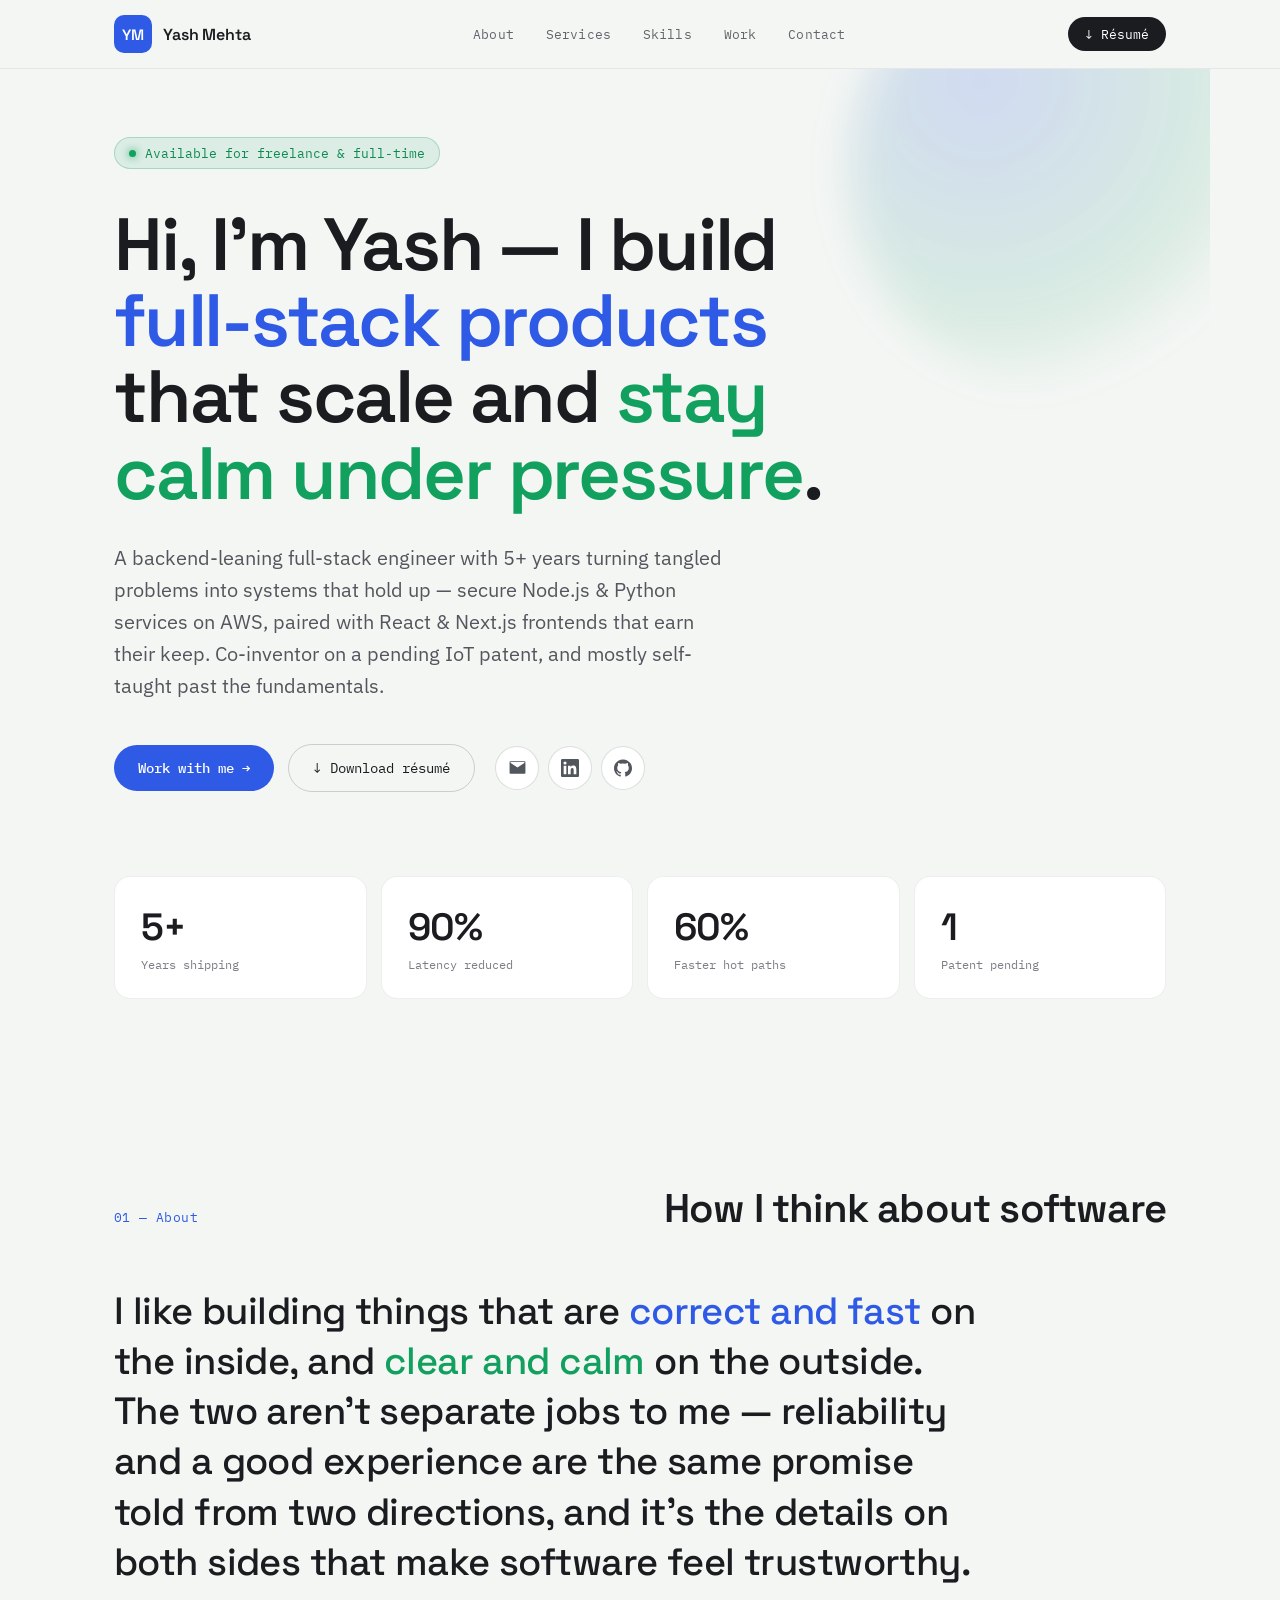
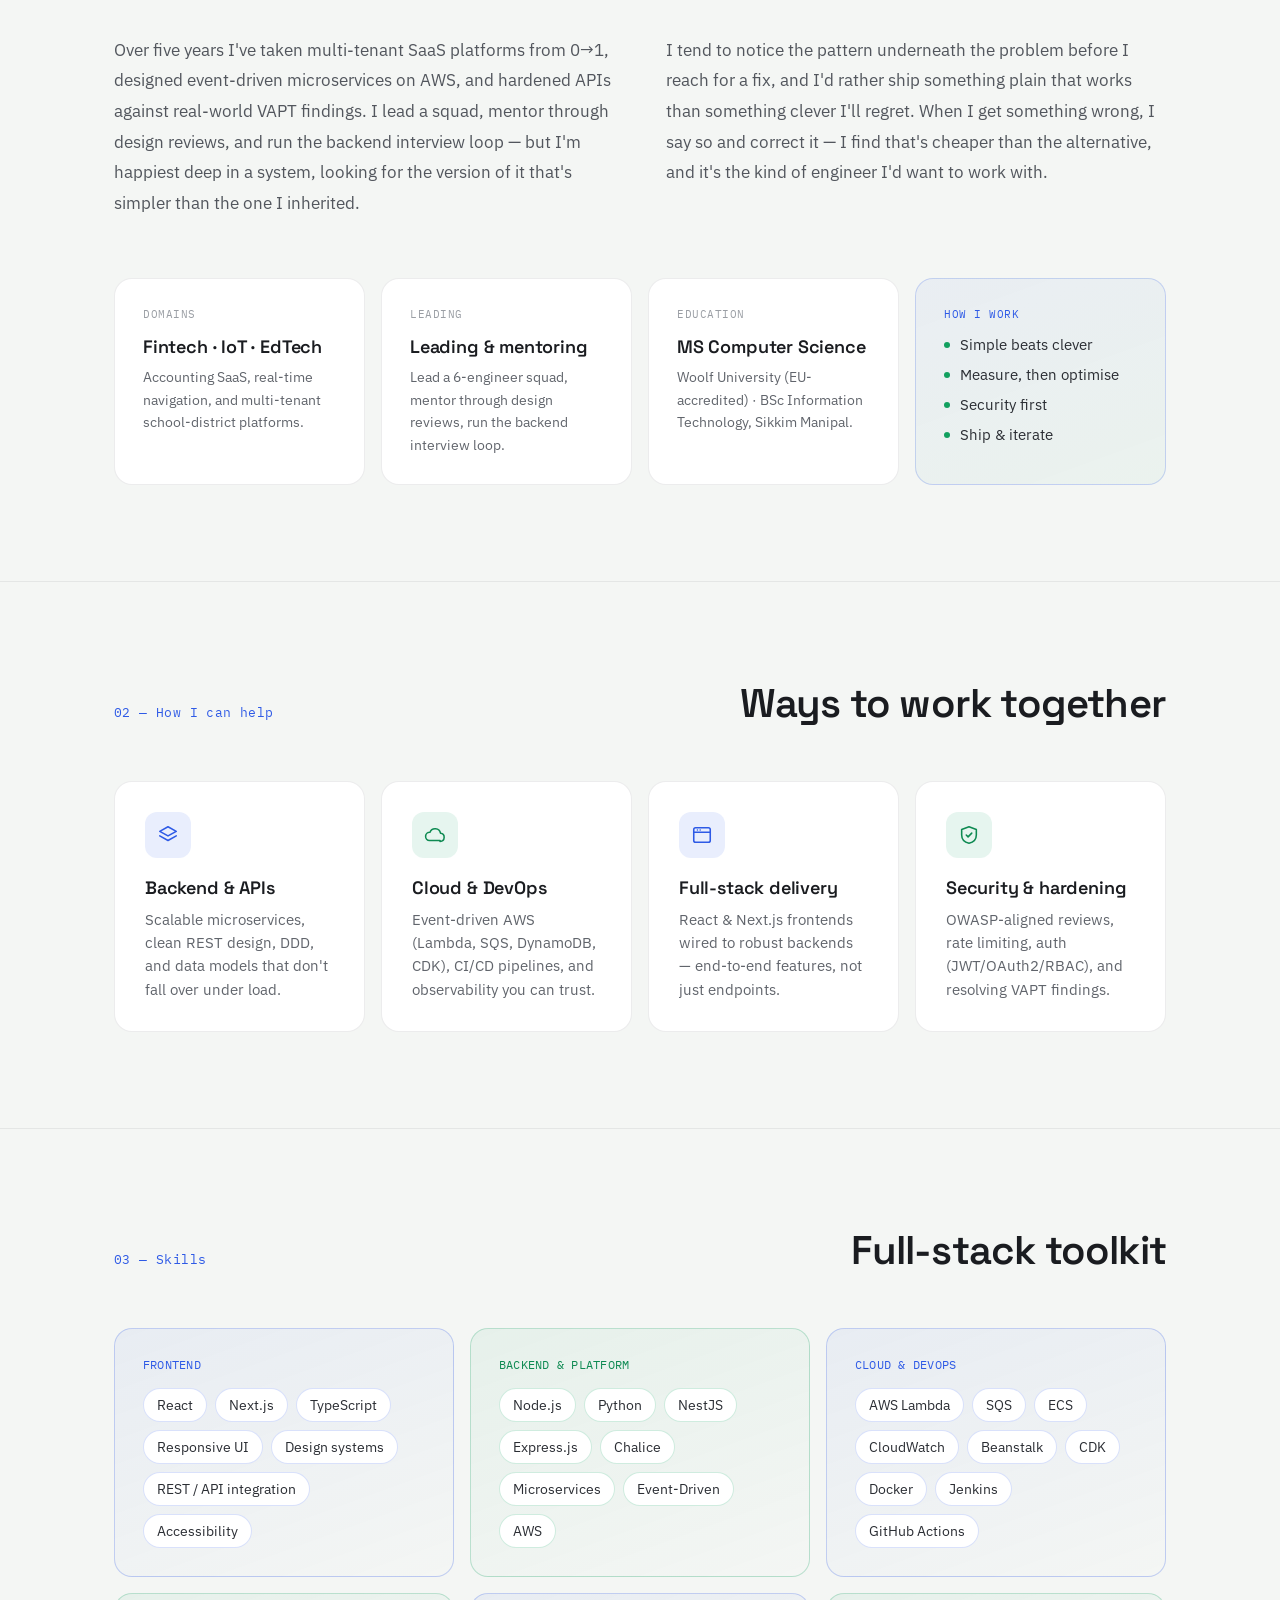
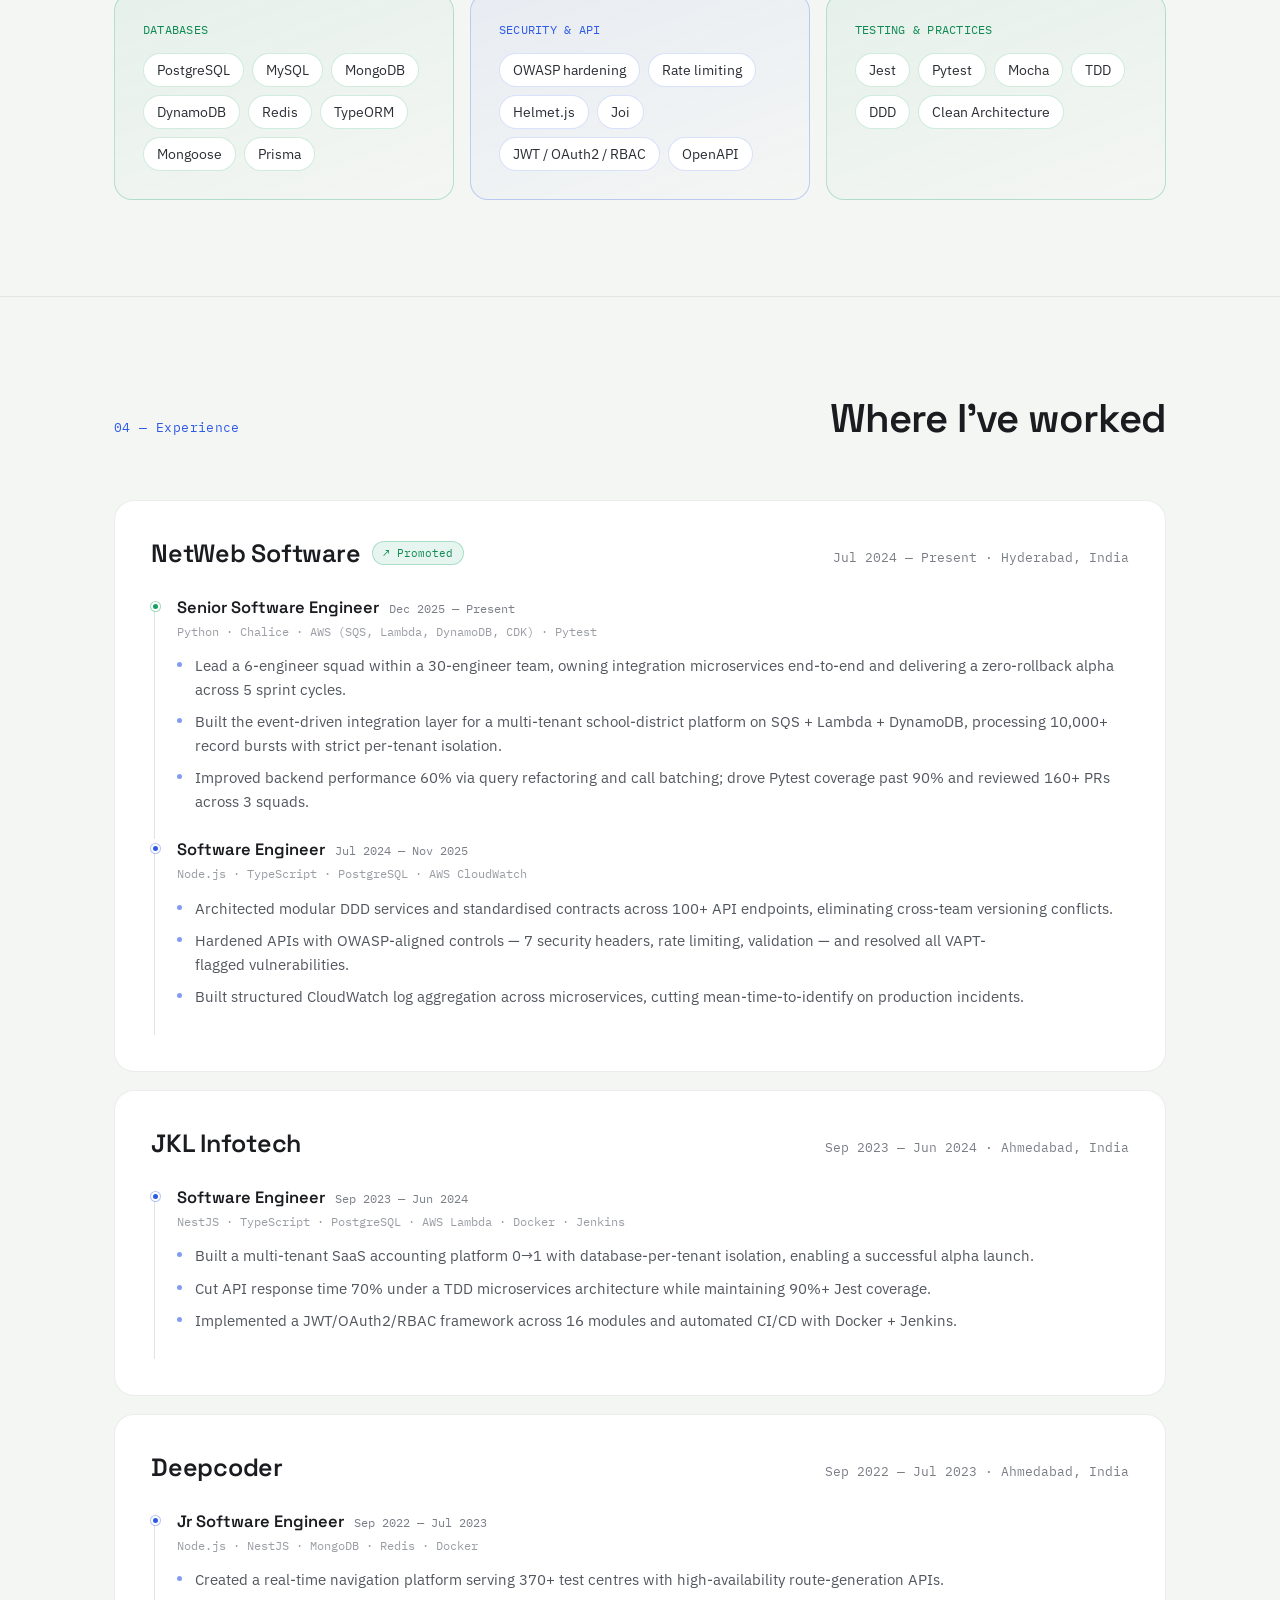
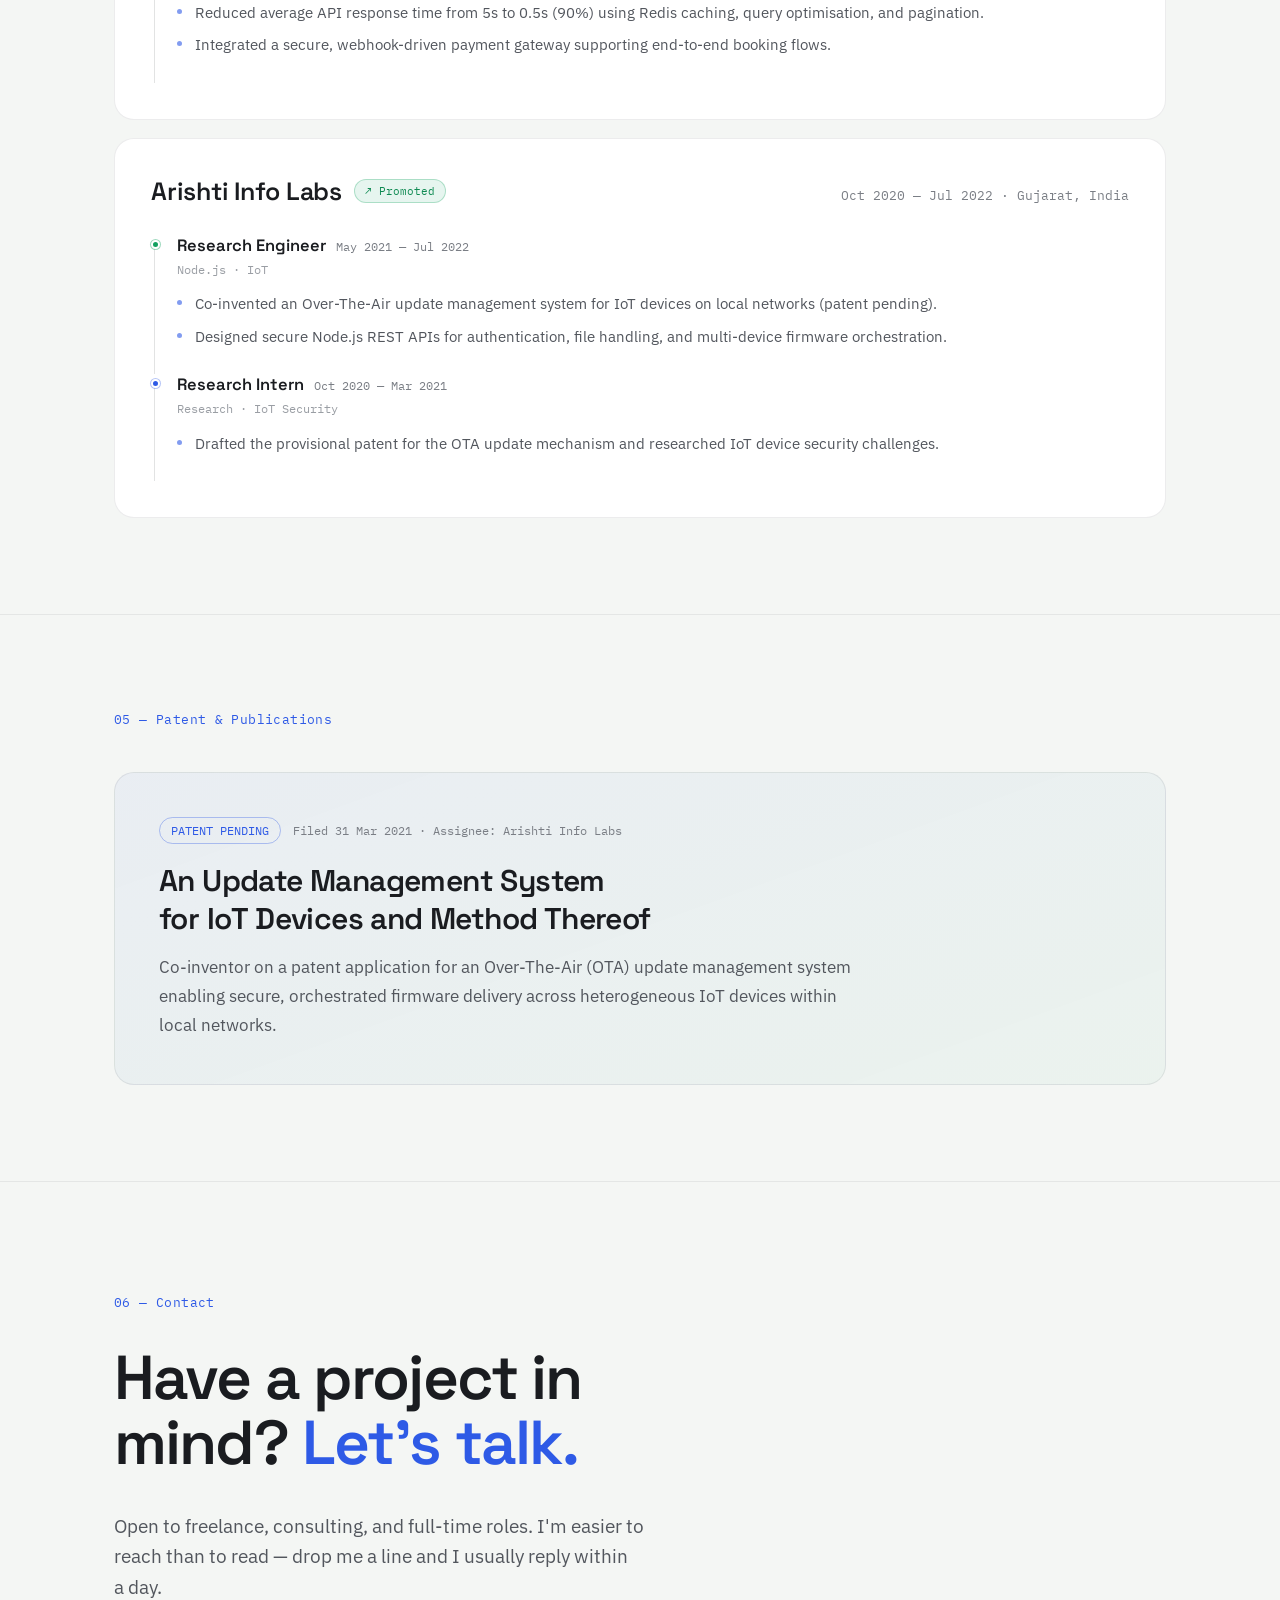
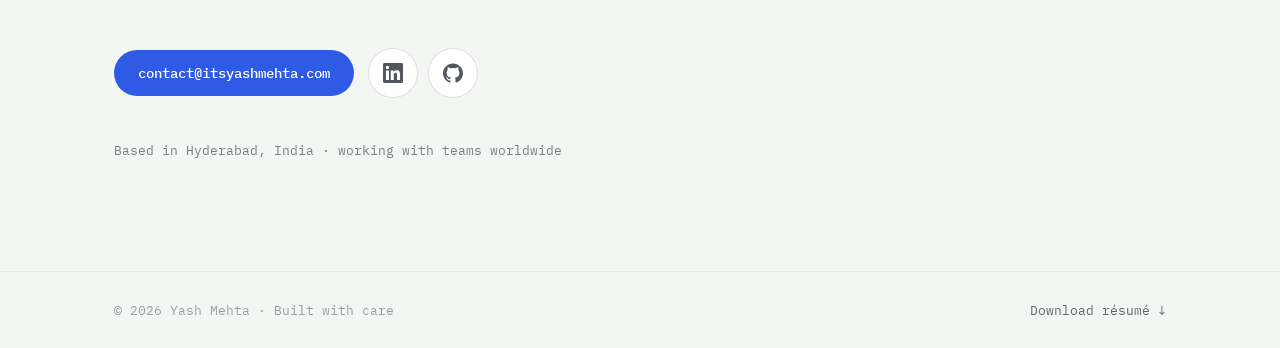
==== commit cfc3de53: "updated text body" ====
--- a/index.html
+++ b/index.html
@@ -21,6 +21,9 @@
       type="image/svg+xml"
       href="data:image/svg+xml,%3Csvg xmlns='http://www.w3.org/2000/svg' viewBox='0 0 38 38'%3E%3Crect width='38' height='38' rx='10' fill='%232E5AE6'/%3E%3Ctext x='19' y='25' font-family='system-ui,sans-serif' font-weight='600' font-size='15' fill='white' text-anchor='middle'%3EYM%3C/text%3E%3C/svg%3E"
     />
+    <link rel="icon" href="/favicon.ico" sizes="any" />
+    <link rel="apple-touch-icon" href="/assets/apple-touch-icon.png" />
+    <link rel="manifest" href="/site.webmanifest" />
     <meta property="og:type" content="website" />
     <meta property="og:title" content="Yash Mehta — Full-Stack Engineer" />
     <meta
@@ -32,8 +35,88 @@
       property="og:image"
       content="https://itsyashmehta.com/assets/og-image.png"
     />
+    <meta property="og:site_name" content="Yash Mehta" />
+    <meta property="og:locale" content="en_US" />
+    <meta property="og:image:width" content="1200" />
+    <meta property="og:image:height" content="630" />
+    <meta
+      property="og:image:alt"
+      content="Yash Mehta — Full-Stack Engineer"
+    />
+
+    <!-- Twitter Card -->
+    <meta name="twitter:card" content="summary_large_image" />
+    <meta name="twitter:title" content="Yash Mehta — Full-Stack Engineer" />
+    <meta
+      name="twitter:description"
+      content="Backend-leaning full-stack engineer with 5+ years building secure Node.js & Python services on AWS, paired with thoughtful React & Next.js frontends."
+    />
+    <meta
+      name="twitter:image"
+      content="https://itsyashmehta.com/assets/og-image.png"
+    />
+
+    <!-- SEO -->
+    <meta name="author" content="Yash Mehta" />
+    <meta name="robots" content="index, follow" />
+    <meta name="theme-color" content="#2E5AE6" />
+    <meta
+      name="keywords"
+      content="Yash Mehta, full-stack engineer, backend engineer, software engineer, Node.js, Python, AWS, React, Next.js, NestJS, microservices, API security, Hyderabad"
+    />
+
+    <!-- Google Search Console: replace the content value with the token from
+         search.google.com/search-console (Add property → HTML tag method) -->
+    <meta name="google-site-verification" content="U_byxW52H8gjsNbDVgKyMEUmsSTCzVkHadHnQNgtw7M" />
+
+    <!-- Structured data: Person schema -->
+    <script type="application/ld+json">
+      {
+        "@context": "https://schema.org",
+        "@type": "Person",
+        "name": "Yash Mehta",
+        "url": "https://itsyashmehta.com/",
+        "image": "https://itsyashmehta.com/assets/og-image.png",
+        "jobTitle": "Full-Stack Engineer",
+        "email": "mailto:contact@itsyashmehta.com",
+        "description": "Backend-leaning full-stack engineer with 5+ years building secure Node.js & Python services on AWS, paired with thoughtful React & Next.js frontends.",
+        "address": {
+          "@type": "PostalAddress",
+          "addressLocality": "Hyderabad",
+          "addressCountry": "IN"
+        },
+        "sameAs": [
+          "https://www.linkedin.com/in/yash-r-mehta/",
+          "https://github.com/yashmehta001"
+        ],
+        "knowsAbout": [
+          "Node.js",
+          "Python",
+          "TypeScript",
+          "AWS",
+          "React",
+          "Next.js",
+          "NestJS",
+          "Microservices",
+          "Event-Driven Architecture",
+          "API Security",
+          "Domain-Driven Design"
+        ],
+        "alumniOf": [
+          {
+            "@type": "CollegeOrUniversity",
+            "name": "Woolf University"
+          },
+          {
+            "@type": "CollegeOrUniversity",
+            "name": "Sikkim Manipal University"
+          }
+        ]
+      }
+    </script>
   </head>
   <body>
+    <a href="#main" class="skip-link">Skip to content</a>
     <div class="page">
       <!-- NAV -->
       <header class="site-header">
@@ -61,11 +144,23 @@
             <span aria-hidden="true">&#8595;</span
             ><span>R&eacute;sum&eacute;</span>
           </a>
+
+          <button
+            type="button"
+            class="nav-toggle"
+            aria-label="Toggle navigation menu"
+            aria-expanded="false"
+            aria-controls="nav-links"
+          >
+            <span class="nav-toggle-bar" aria-hidden="true"></span>
+            <span class="nav-toggle-bar" aria-hidden="true"></span>
+            <span class="nav-toggle-bar" aria-hidden="true"></span>
+          </button>
         </nav>
       </header>
 
       <div id="top"></div>
-      <main>
+      <main id="main">
         <!-- HERO -->
         <section class="hero">
           <div class="hero-gradient"></div>
@@ -79,14 +174,15 @@
             <h1 class="hero-title">
               Hi, I'm Yash &mdash; I build
               <span class="text-blue">full-stack products</span> that scale and
-              <span class="text-green">feel good to use</span>.
+              <span class="text-green">stay calm under pressure</span>.
             </h1>
 
             <p class="hero-subtitle">
-              A backend-leaning full-stack engineer with 5+ years turning messy
-              problems into clean, fast systems &mdash; secure Node.js &amp;
-              Python services on AWS, paired with thoughtful React &amp; Next.js
-              frontends.
+              A backend-leaning full-stack engineer with 5+ years turning
+              tangled problems into systems that hold up &mdash; secure Node.js
+              &amp; Python services on AWS, paired with React &amp; Next.js
+              frontends that earn their keep. Co-inventor on a pending IoT
+              patent, and mostly self-taught past the fundamentals.
             </p>
 
             <div class="hero-actions">
@@ -193,23 +289,27 @@
           <p class="about-lead">
             I like building things that are
             <span class="text-blue">correct and fast</span> on the inside, and
-            <span class="text-green">clear and calm</span> on the outside.
+            <span class="text-green">clear and calm</span> on the outside. The
+            two aren't separate jobs to me &mdash; reliability and a good
+            experience are the same promise told from two directions, and it's
+            the details on both sides that make software feel trustworthy.
           </p>
 
           <div class="about-columns">
             <p class="about-text">
               Over five years I've taken multi-tenant SaaS platforms from
               0&rarr;1, designed event-driven microservices on AWS, and hardened
-              APIs against real-world VAPT findings. I lead squads, mentor
-              engineers, and run the backend interview loop &mdash; but I'm
-              happiest deep in a system, making it simpler.
+              APIs against real-world VAPT findings. I lead a squad, mentor
+              through design reviews, and run the backend interview loop &mdash;
+              but I'm happiest deep in a system, looking for the version of it
+              that's simpler than the one I inherited.
             </p>
             <p class="about-text">
-              I'm backend-first, but full-stack by choice. I care about the
-              React and Next.js layer just as much, because reliability and a
-              good experience are the same promise from two directions &mdash;
-              and the details on both sides are what make software feel
-              trustworthy.
+              I tend to notice the pattern underneath the problem before I reach
+              for a fix, and I'd rather ship something plain that works than
+              something clever I'll regret. When I get something wrong, I say so
+              and correct it &mdash; I find that's cheaper than the alternative,
+              and it's the kind of engineer I'd want to work with.
             </p>
           </div>
 
@@ -225,11 +325,11 @@
               </p>
             </div>
             <div class="info-card">
-              <div class="info-card-label">BEYOND CODE</div>
+              <div class="info-card-label">LEADING</div>
               <div class="info-card-title">Leading &amp; mentoring</div>
               <p class="info-card-text">
-                Lead a 6-engineer squad, mentor through design reviews, and run
-                the backend interview loop.
+                Lead a 6-engineer squad, mentor through design reviews, run the
+                backend interview loop.
               </p>
             </div>
             <div class="info-card">
@@ -781,8 +881,9 @@
               Have a project in mind? <span class="text-blue">Let's talk.</span>
             </h2>
             <p class="contact-text">
-              Open to freelance, consulting, and full-time roles. Drop me a line
-              &mdash; I usually reply within a day.
+              Open to freelance, consulting, and full-time roles. I'm easier to
+              reach than to read &mdash; drop me a line and I usually reply
+              within a day.
             </p>
 
             <div class="contact-actions">
@@ -856,5 +957,6 @@
         </footer>
       </main>
     </div>
+    <script src="/script.js" defer></script>
   </body>
 </html>
--- a/styles.css
+++ b/styles.css
@@ -1,6 +1,6 @@
 /* ===================== RESET & BASE ===================== */
 * { box-sizing: border-box; }
-html { scroll-behavior: smooth; -webkit-text-size-adjust: 100%; }
+html { scroll-behavior: smooth; -webkit-text-size-adjust: 100%; overflow-x: hidden; }
 body { margin: 0; background: #F4F6F4; }
 ::selection { background: #2E5AE6; color: #fff; }
 a { text-decoration: none; color: inherit; }
@@ -27,13 +27,29 @@
   border: 0;
 }
 
+.skip-link {
+  position: absolute;
+  left: -9999px;
+  top: 0;
+  z-index: 100;
+}
+.skip-link:focus {
+  left: 12px;
+  top: 12px;
+  padding: 10px 18px;
+  background: #2E5AE6;
+  color: #fff;
+  border-radius: 999px;
+  font-family: 'IBM Plex Mono', monospace;
+  font-size: 13px;
+}
+
 /* ===================== LAYOUT ===================== */
 .page {
   background: #F4F6F4;
   color: #1A1C20;
   font-family: 'IBM Plex Sans', system-ui, sans-serif;
   min-height: 100vh;
-  overflow-x: hidden;
   -webkit-font-smoothing: antialiased;
 }
 
@@ -58,6 +74,7 @@
 }
 
 .site-nav {
+  position: relative;
   max-width: 1140px;
   margin: 0 auto;
   padding: 15px clamp(20px, 5vw, 44px);
@@ -104,15 +121,56 @@
   letter-spacing: 0.01em;
 }
 
-@media (max-width: 759px) {
-  #nav-links { display: none !important; }
-}
-
 .nav-link {
   color: #61656C;
   transition: color 0.15s;
 }
 .nav-link:hover { color: #1A1C20; }
+
+/* Hamburger toggle — hidden on desktop */
+.nav-toggle {
+  display: none;
+  flex-direction: column;
+  justify-content: center;
+  align-items: center;
+  gap: 5px;
+  width: 42px;
+  height: 42px;
+  padding: 0;
+  border: 1px solid rgba(20, 24, 30, 0.14);
+  border-radius: 10px;
+  background: #fff;
+  cursor: pointer;
+}
+.nav-toggle-bar {
+  width: 18px;
+  height: 2px;
+  background: #1A1C20;
+  border-radius: 2px;
+}
+
+@media (max-width: 759px) {
+  .nav-toggle { display: inline-flex; }
+
+  #nav-links {
+    position: absolute;
+    top: 100%;
+    left: 0;
+    right: 0;
+    flex-direction: column;
+    align-items: stretch;
+    gap: 0;
+    padding: 8px clamp(20px, 5vw, 44px) 16px;
+    background: rgba(244, 246, 244, 0.97);
+    backdrop-filter: blur(14px);
+    -webkit-backdrop-filter: blur(14px);
+    border-bottom: 1px solid rgba(20, 24, 30, 0.07);
+    font-size: 15px;
+    display: none;
+  }
+  #nav-links.is-open { display: flex; }
+  #nav-links .nav-link { padding: 12px 2px; }
+}
 
 .nav-resume {
   display: flex;
@@ -190,7 +248,7 @@
   position: relative;
   max-width: 1140px;
   margin: 0 auto;
-  padding: clamp(64px, 11vw, 124px) clamp(20px, 5vw, 44px) clamp(52px, 8vw, 88px);
+  padding: clamp(36px, 6vw, 68px) clamp(20px, 5vw, 44px) clamp(52px, 8vw, 88px);
   overflow: hidden;
 }
 
@@ -848,3 +906,14 @@
   transition: color 0.15s;
 }
 .footer-resume:hover { color: #2E5AE6; }
+
+/* ===================== REDUCED MOTION ===================== */
+@media (prefers-reduced-motion: reduce) {
+  html { scroll-behavior: auto; }
+  .hero-gradient { animation: none; }
+  *, *::before, *::after {
+    animation-duration: 0.01ms !important;
+    animation-iteration-count: 1 !important;
+    transition-duration: 0.01ms !important;
+  }
+}
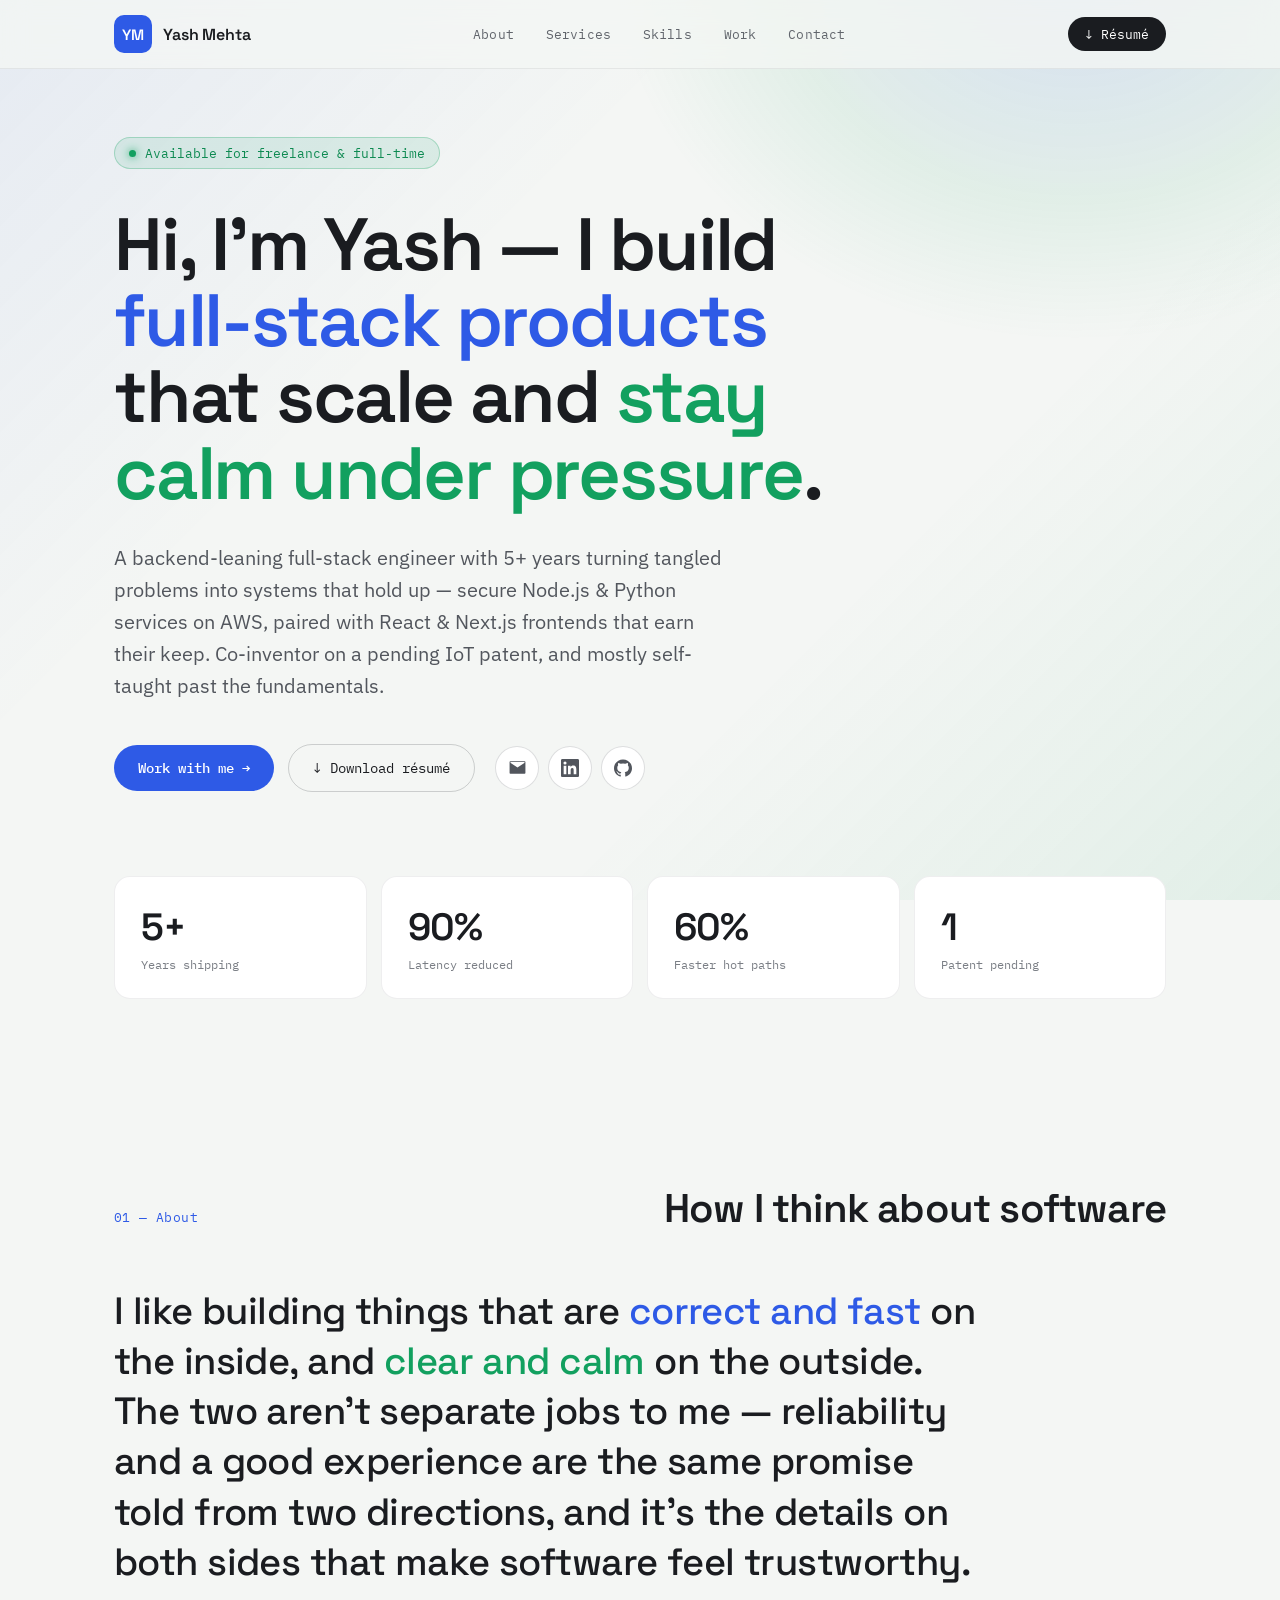
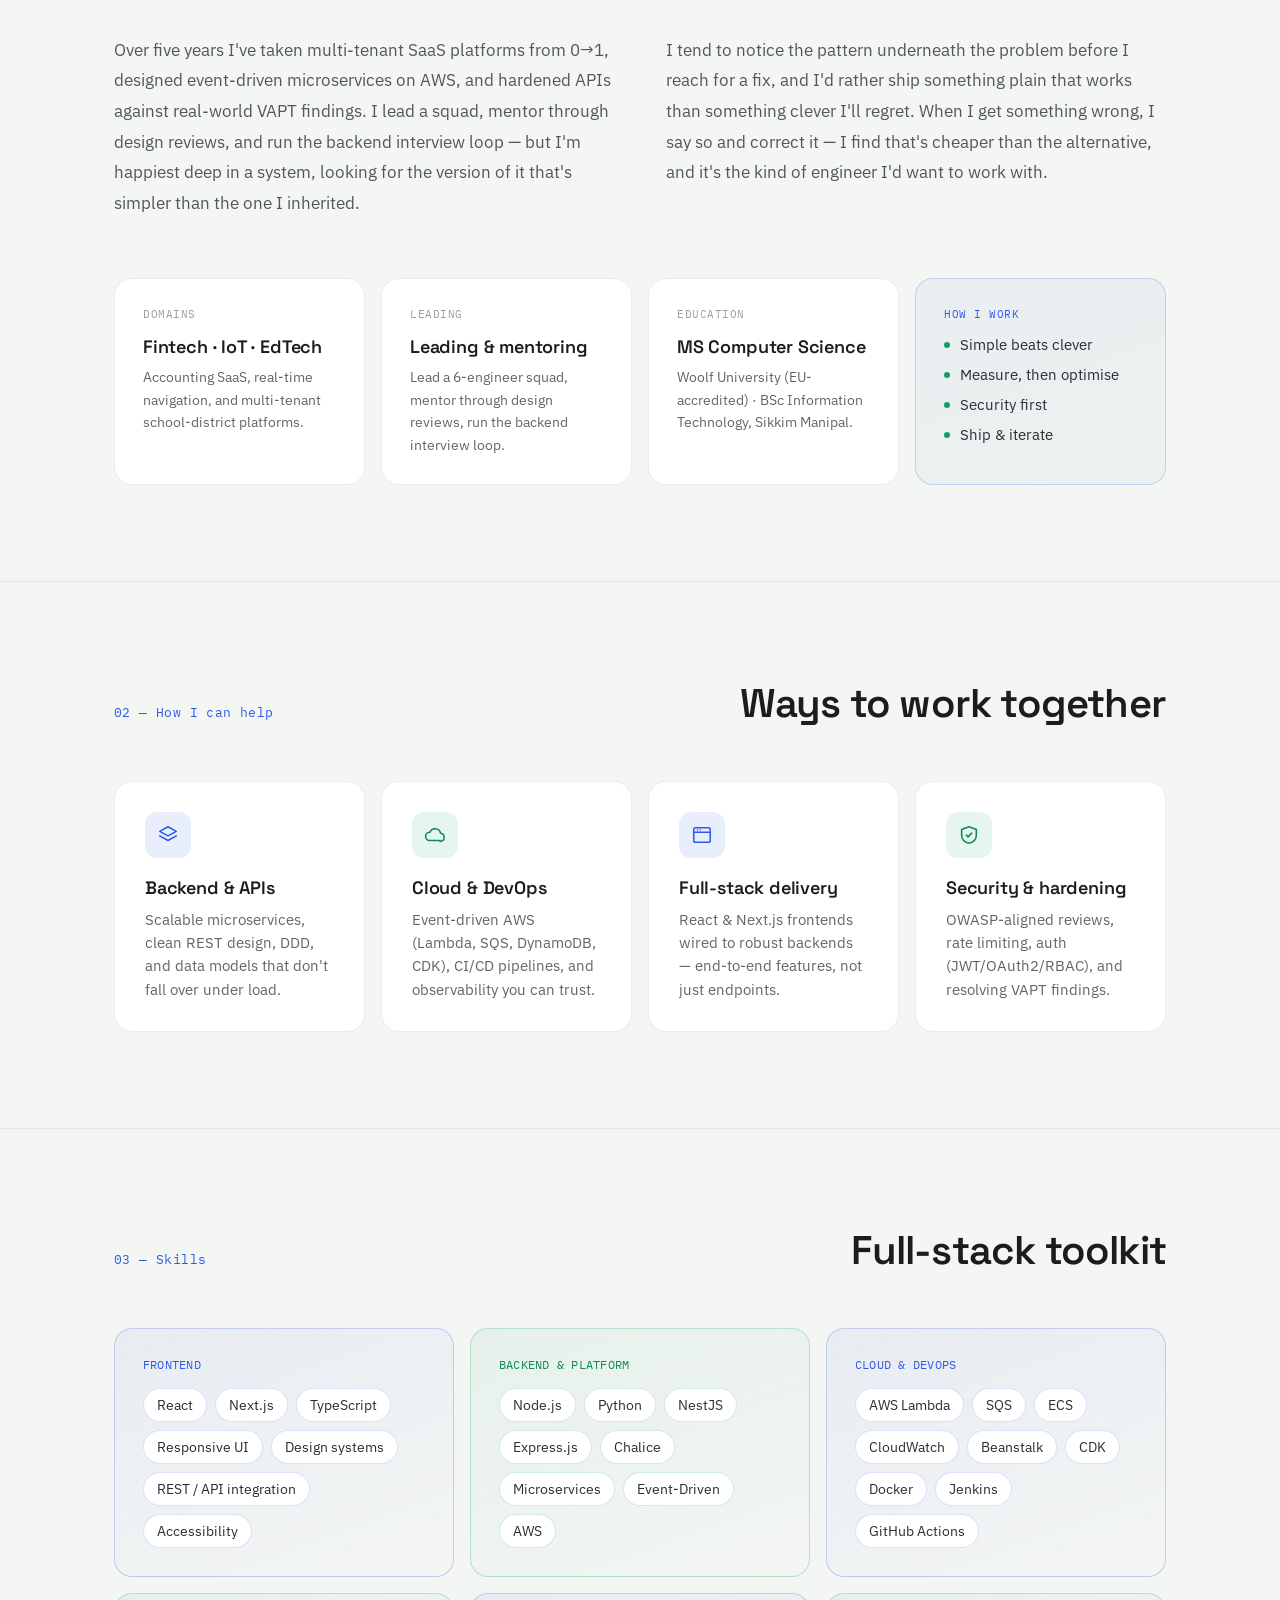
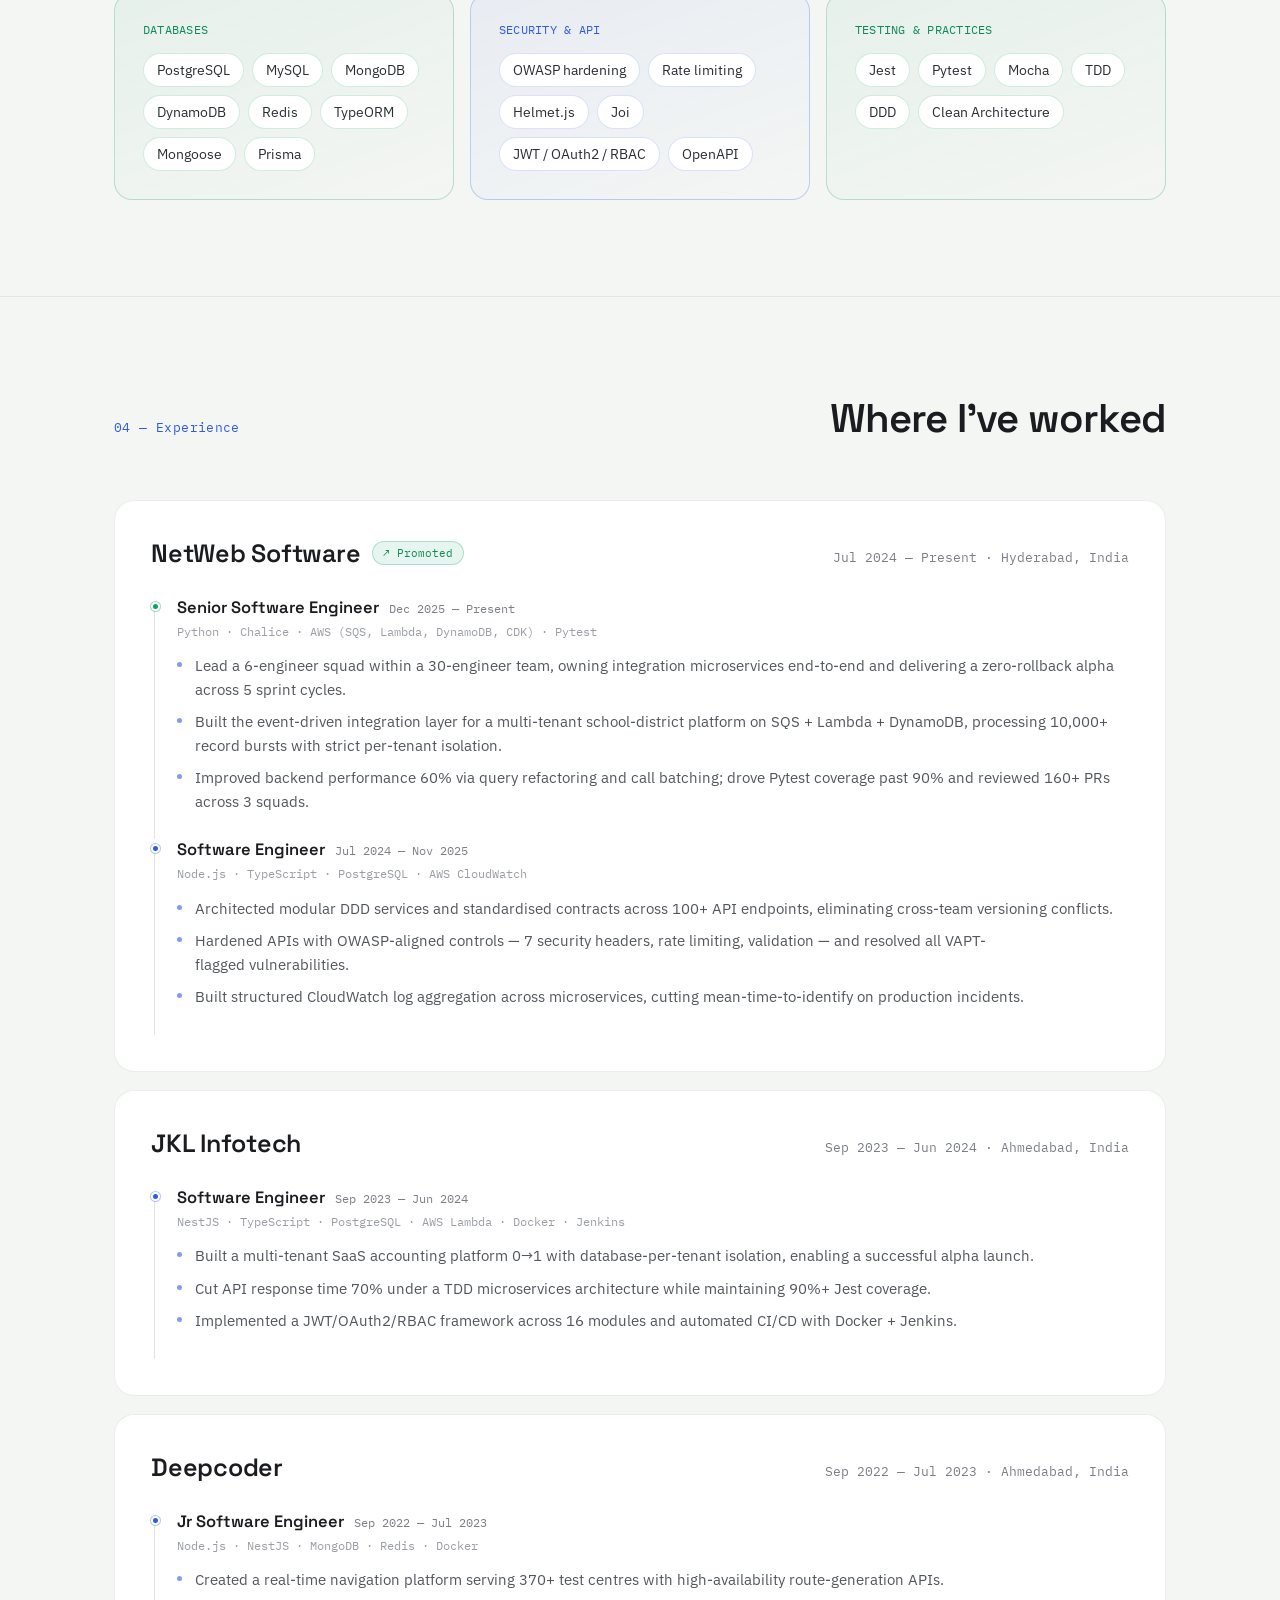
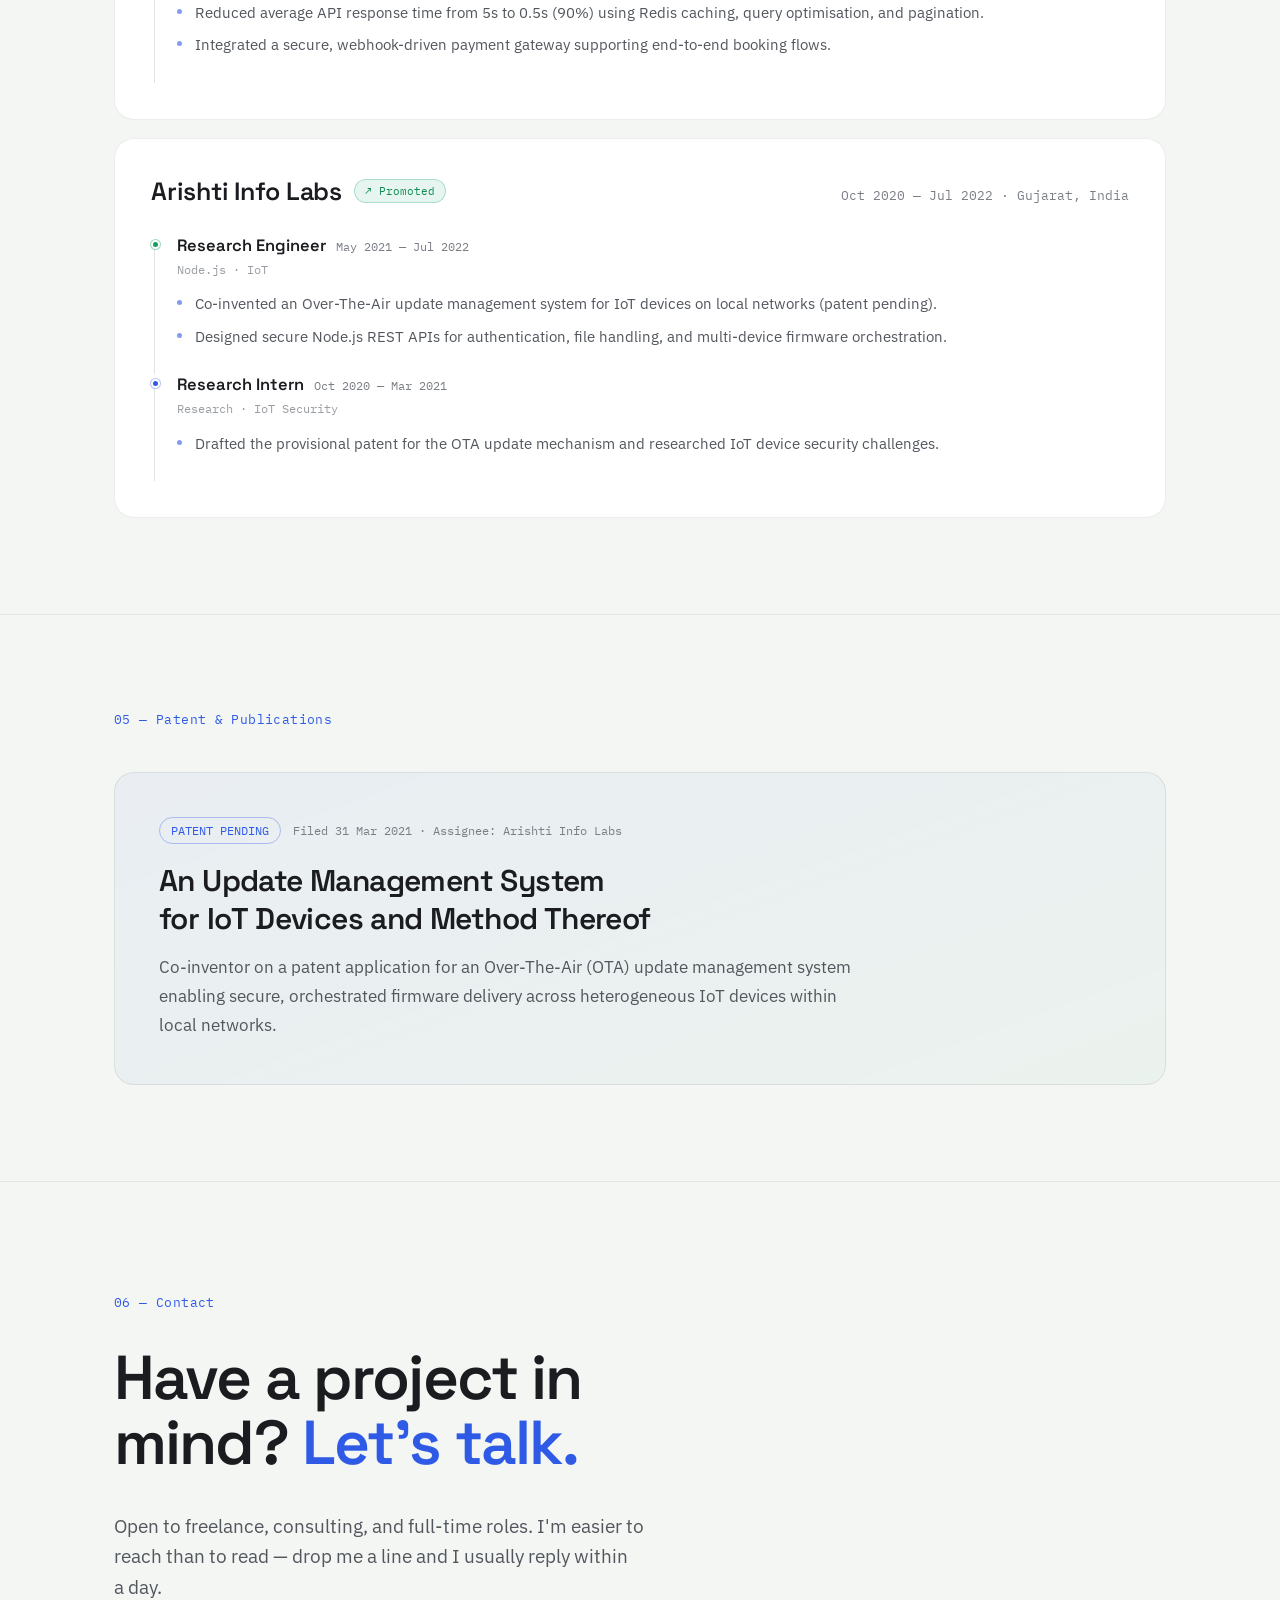
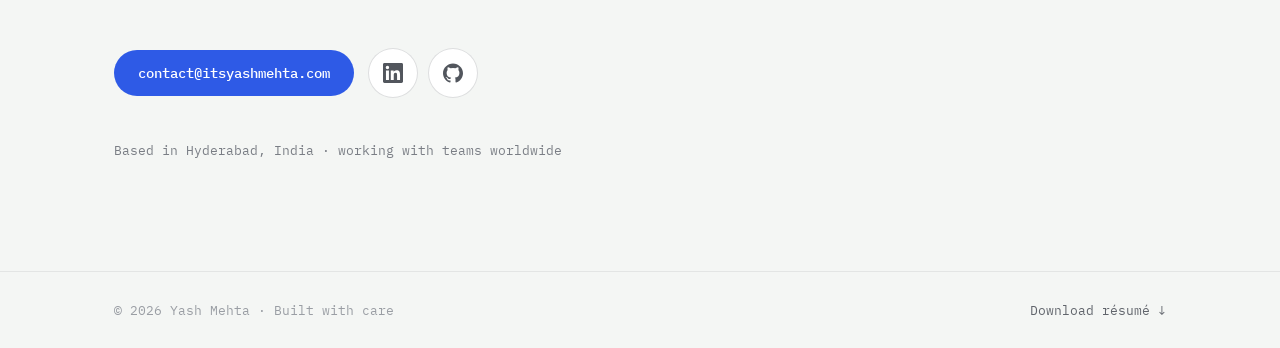
==== commit 35f2ec2b: "Refresh hero/about/contact copy and rework hero background - Update hero headline, subhead, about, a" ====
--- a/index.html
+++ b/index.html
@@ -163,8 +163,6 @@
       <main id="main">
         <!-- HERO -->
         <section class="hero">
-          <div class="hero-gradient"></div>
-
           <div class="hero-content">
             <div class="availability-badge">
               <span class="availability-dot"></span>
--- a/styles.css
+++ b/styles.css
@@ -2,13 +2,42 @@
 * { box-sizing: border-box; }
 html { scroll-behavior: smooth; -webkit-text-size-adjust: 100%; overflow-x: hidden; }
 body { margin: 0; background: #F4F6F4; }
+
+/* Soft full-bleed gradient wash behind all content (fixed to viewport) */
+body::before {
+  content: "";
+  position: fixed;
+  inset: 0;
+  z-index: -1;
+  pointer-events: none;
+  background: linear-gradient(
+    135deg,
+    rgba(46, 90, 230, 0.07) 0%,
+    rgba(46, 90, 230, 0) 34%,
+    rgba(18, 160, 95, 0) 66%,
+    rgba(18, 160, 95, 0.08) 100%
+  );
+}
+
+/* Hero glow — full-bleed top-right, fades to page edges, scrolls away */
+body::after {
+  content: "";
+  position: absolute;
+  top: 0;
+  left: 0;
+  right: 0;
+  height: 620px;
+  z-index: -1;
+  pointer-events: none;
+  background: radial-gradient(
+    52% 90% at 84% -8%,
+    rgba(46, 90, 230, 0.16),
+    rgba(18, 160, 95, 0.08) 45%,
+    transparent 70%
+  );
+}
 ::selection { background: #2E5AE6; color: #fff; }
 a { text-decoration: none; color: inherit; }
-
-@keyframes floaty {
-  0%, 100% { transform: translate(0, 0) scale(1); }
-  50% { transform: translate(20px, -26px) scale(1.06); }
-}
 
 /* ===================== TYPOGRAPHY ===================== */
 .text-blue  { color: #2E5AE6; }
@@ -46,7 +75,7 @@
 
 /* ===================== LAYOUT ===================== */
 .page {
-  background: #F4F6F4;
+  background: transparent;
   color: #1A1C20;
   font-family: 'IBM Plex Sans', system-ui, sans-serif;
   min-height: 100vh;
@@ -249,20 +278,6 @@
   max-width: 1140px;
   margin: 0 auto;
   padding: clamp(36px, 6vw, 68px) clamp(20px, 5vw, 44px) clamp(52px, 8vw, 88px);
-  overflow: hidden;
-}
-
-.hero-gradient {
-  position: absolute;
-  top: -120px;
-  right: -80px;
-  width: 440px;
-  height: 440px;
-  border-radius: 50%;
-  background: radial-gradient(circle at 30% 30%, rgba(46, 90, 230, 0.18), rgba(18, 160, 95, 0.12) 55%, transparent 72%);
-  filter: blur(20px);
-  animation: floaty 14s ease-in-out infinite;
-  pointer-events: none;
 }
 
 .hero-content {
@@ -910,7 +925,6 @@
 /* ===================== REDUCED MOTION ===================== */
 @media (prefers-reduced-motion: reduce) {
   html { scroll-behavior: auto; }
-  .hero-gradient { animation: none; }
   *, *::before, *::after {
     animation-duration: 0.01ms !important;
     animation-iteration-count: 1 !important;
